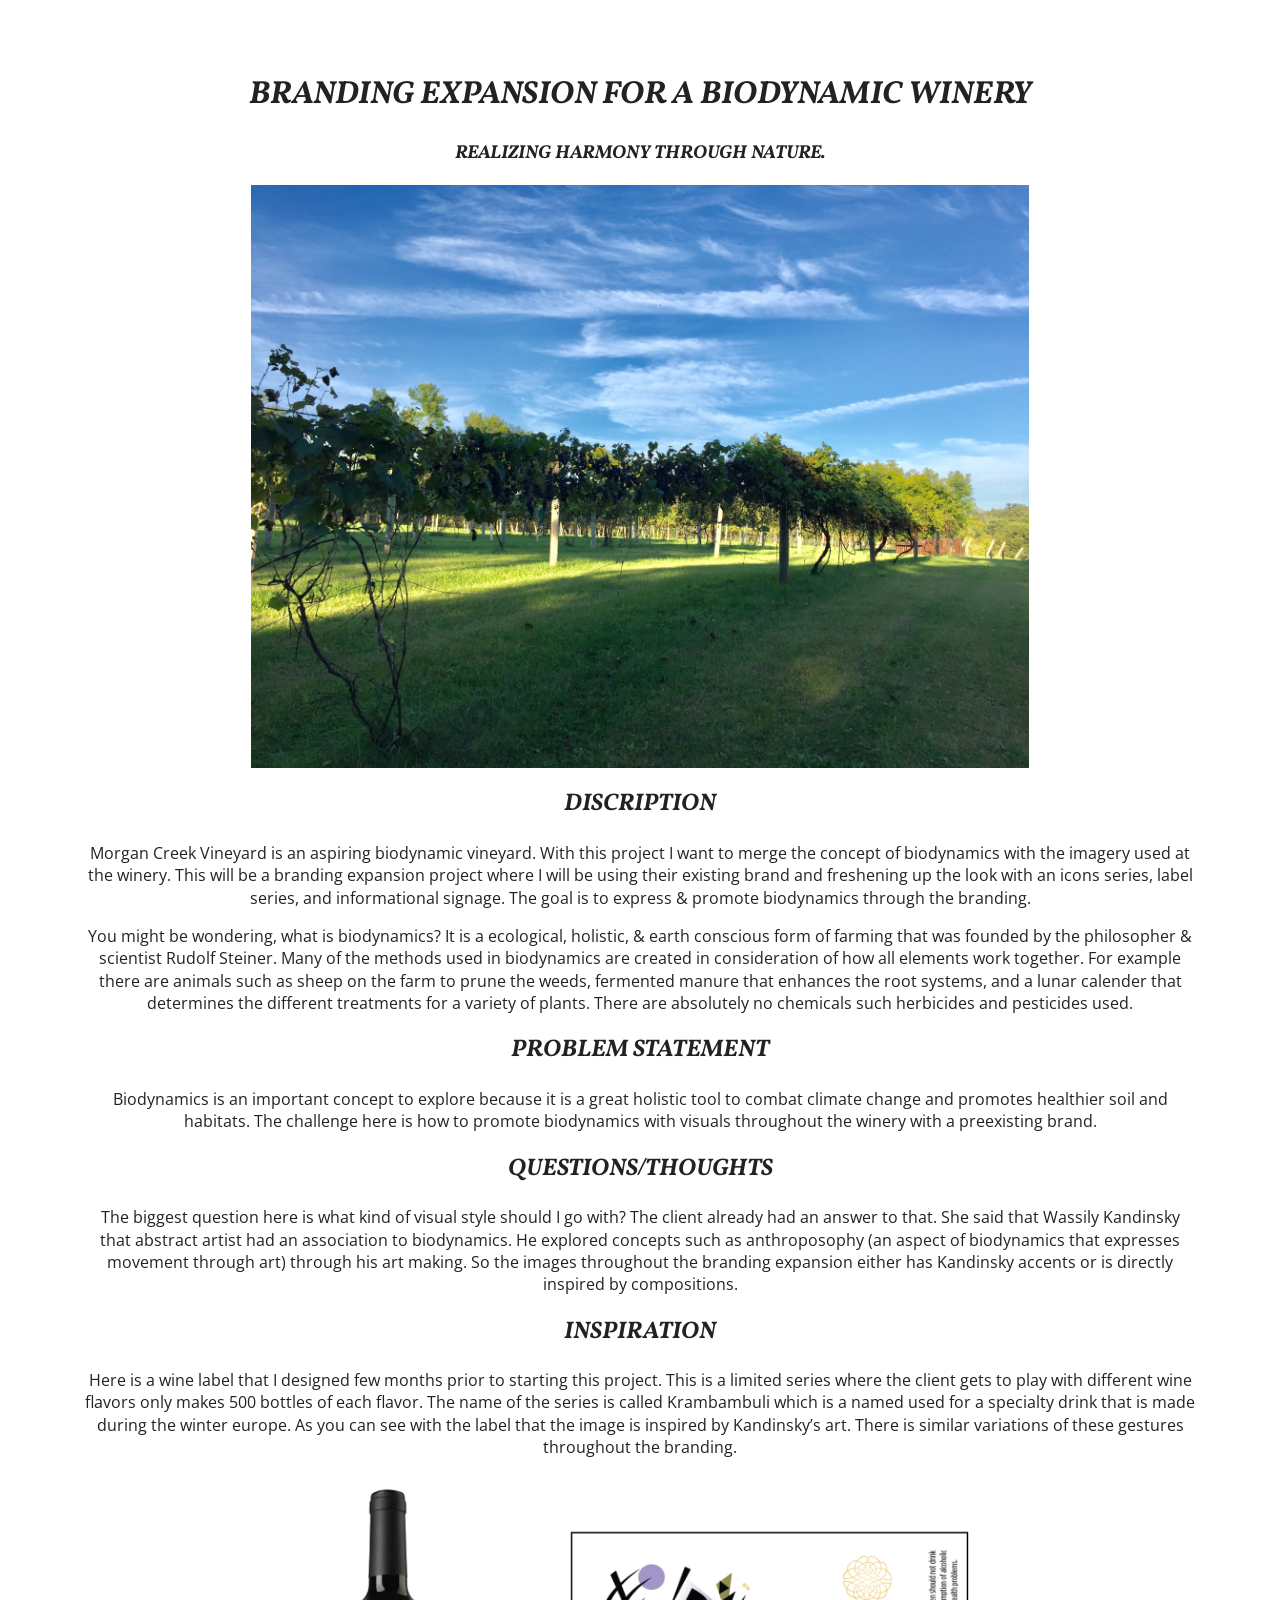
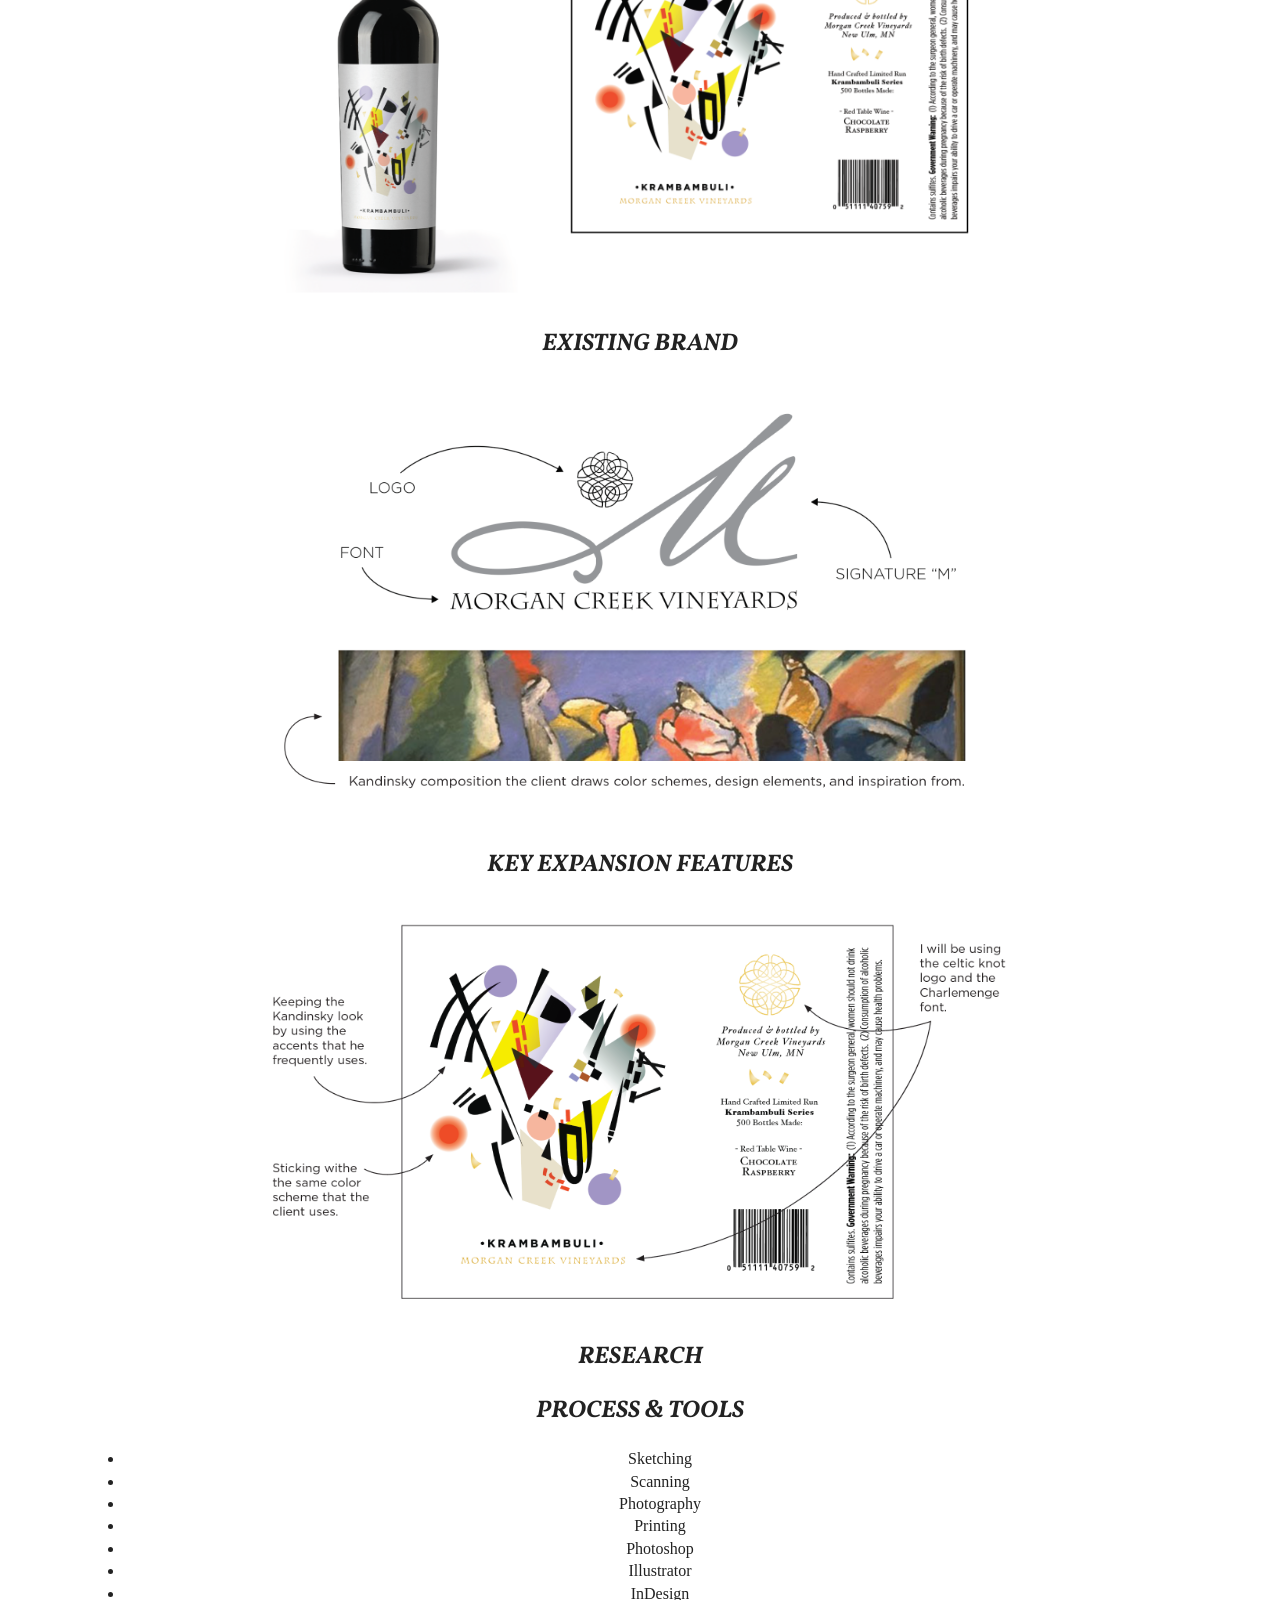
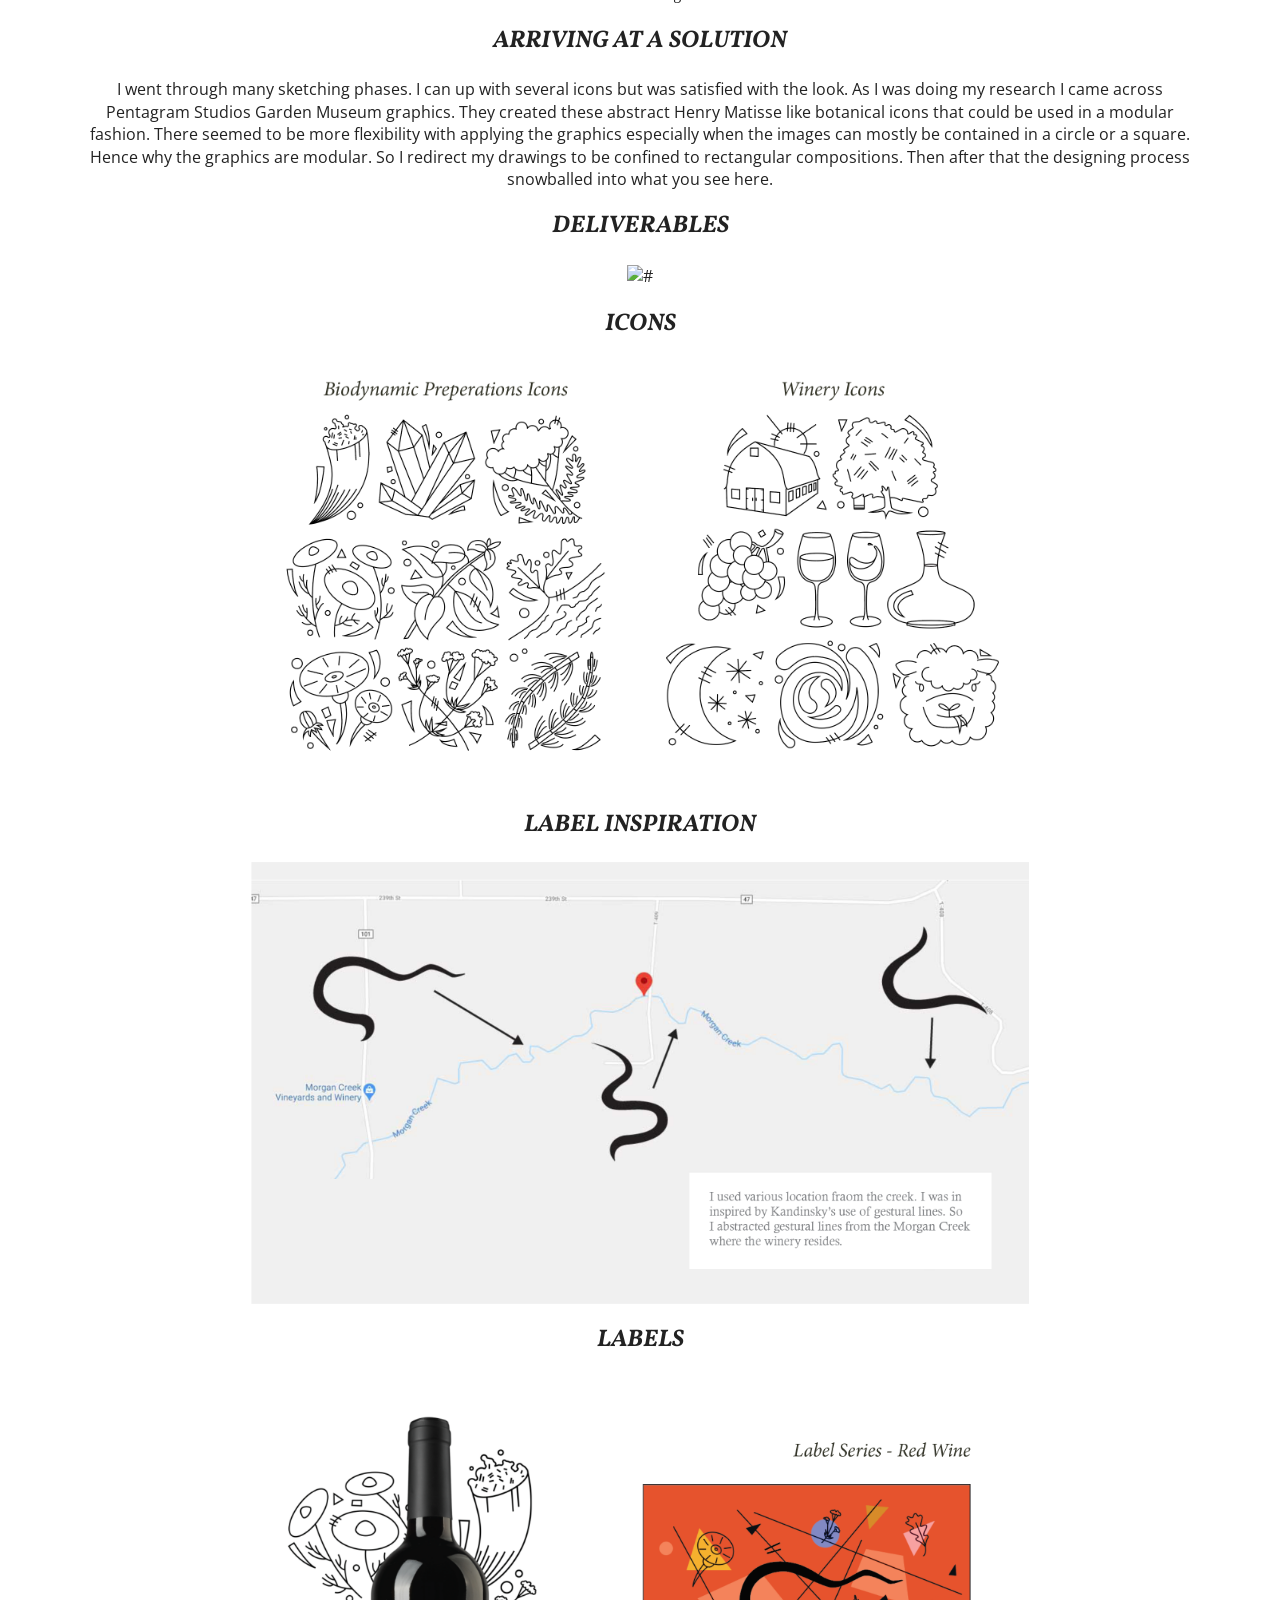
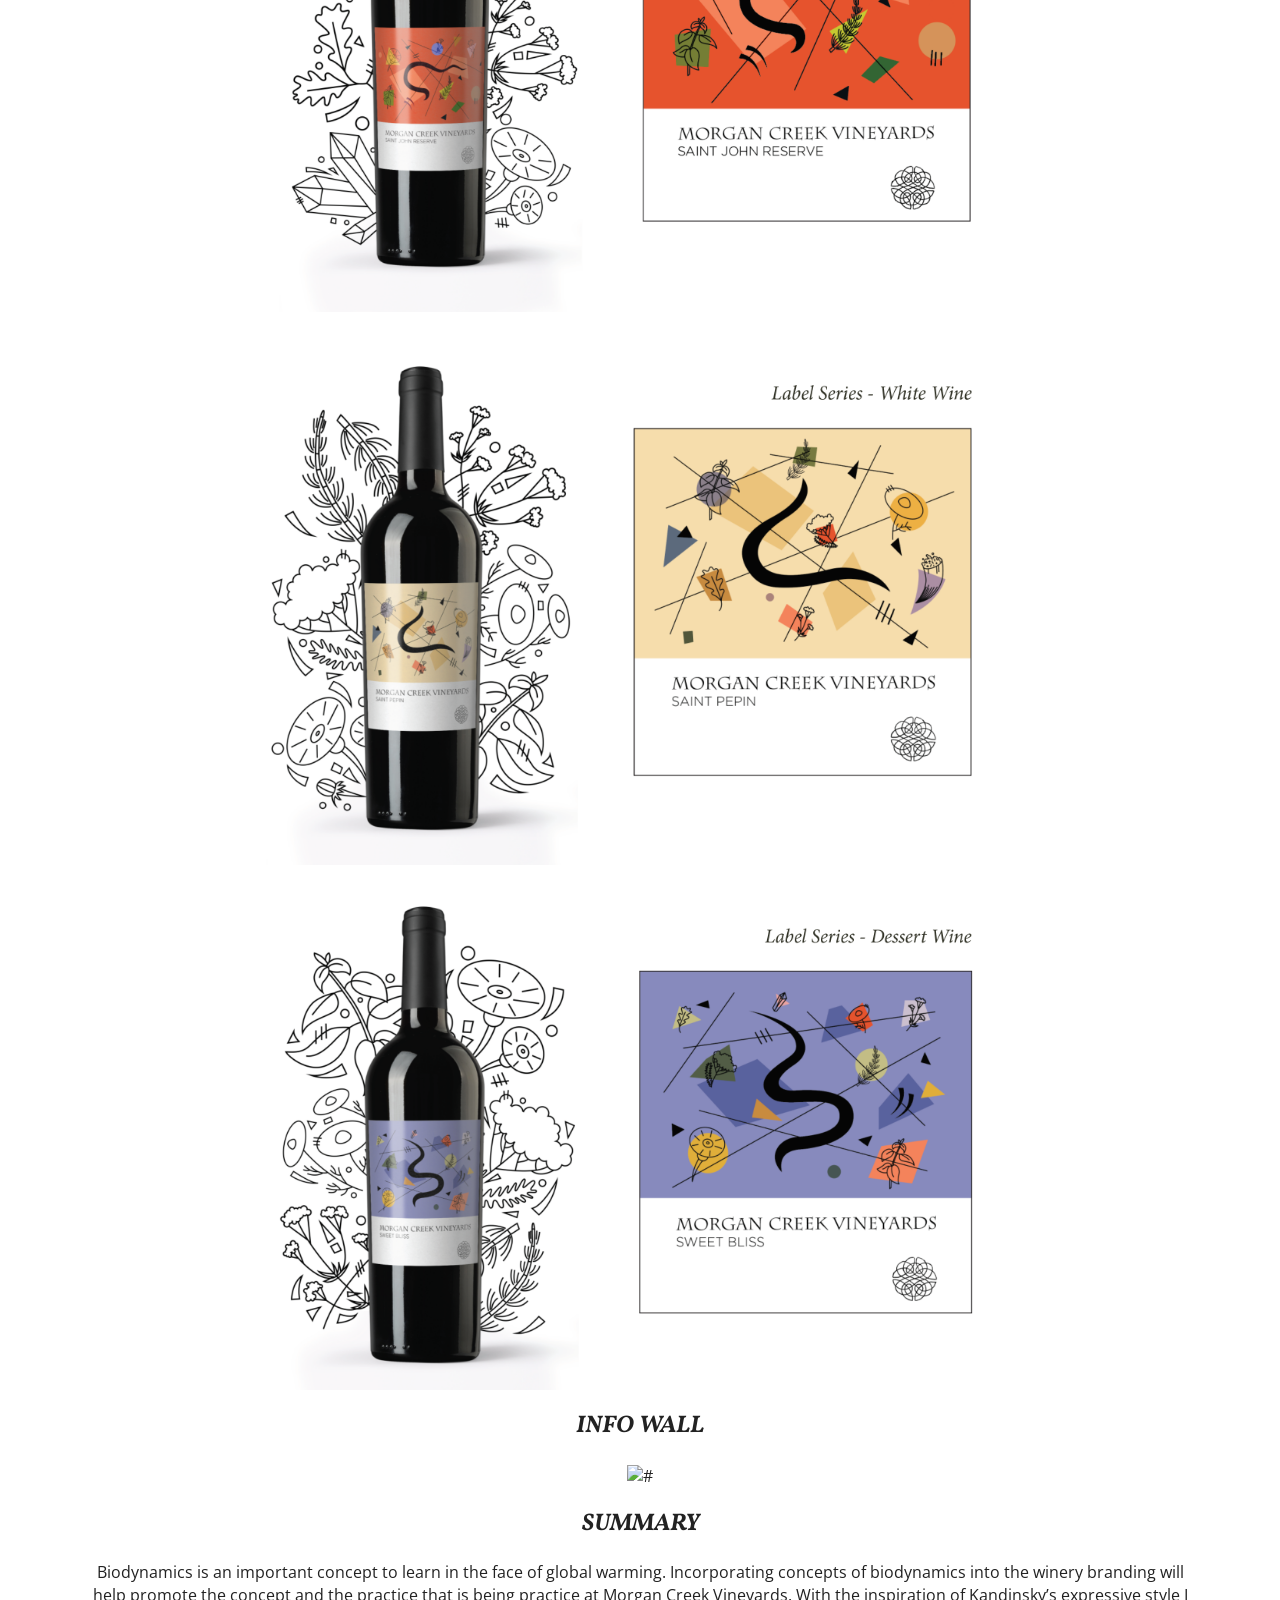
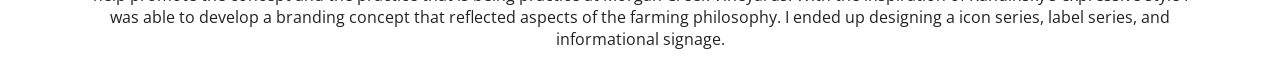
==== capstone.html @ f2f5b015 "Initial Commit Here are the basic blocking for the webpage." ====
<!doctype html>
<html class="no-js" lang="">

<head>
  <meta charset="utf-8">
  <meta http-equiv="x-ua-compatible" content="ie=edge">

  <title>Biodynamic Capstone</title>
  
  <meta name="description" content="">
  <meta name="viewport" content="width=device-width, initial-scale=1, shrink-to-fit=no">

  <link rel="manifest" href="site.webmanifest">
  <link rel="apple-touch-icon" href="icon.png">

  <!-- Place favicon.ico in the root directory -->

  <link rel="stylesheet" href="css/normalize.css">
  <link rel="stylesheet" href="css/main.css">
   <link href="https://fonts.googleapis.com/css2?family=Open+Sans&display=swap" rel="stylesheet"> 
   <link href="https://fonts.googleapis.com/css2?family=Vollkorn:ital@1&display=swap" rel="stylesheet"> 

</head>

<body>
  <!--[if lte IE 9]>
    <p class="browserupgrade">You are using an <strong>outdated</strong> browser. Please <a href="https://browsehappy.com/">upgrade your browser</a> to improve your experience and security.</p>
  <![endif]-->

  <!-- Add your site or application content here -->

<h1>Branding Expansion for a Biodynamic Winery</h1>
	<h3>Realizing harmony through nature.</h3>
	<p><img src="img/vineyard.jpg" alt="vineyard with blue sky and a shadow casted over some of the vines"></p>

<h2>Discription</h2>
	<p>Morgan Creek Vineyard is an aspiring biodynamic vineyard. With this project I 
	want to merge the concept of biodynamics with the imagery used at the winery. This will be a branding  expansion project where I will be using their existing brand and freshening up the look with an icons series, label series, and informational signage. The goal is to express &amp; promote biodynamics through the branding.</p>
		
	<p>You might be wondering, what is biodynamics? It is a ecological, holistic, &amp; earth conscious form of farming that was founded by the philosopher &amp; scientist Rudolf Steiner. Many of the methods used in biodynamics are created in consideration of how all elements work together. For example there are animals such as sheep on the farm to prune the weeds, fermented manure that enhances the root systems, and a lunar calender that determines the different treatments for a variety of plants. There are absolutely no chemicals such herbicides and pesticides used. </p>

<h2>Problem Statement</h2>
	<p>Biodynamics is an important concept to explore because it is a great holistic tool to combat climate change and promotes healthier soil and habitats. The challenge here is how to promote biodynamics with visuals throughout the winery with a preexisting brand.</p>

<h2>Questions/Thoughts</h2>
	<p>The biggest question here is what kind of visual style should I go with? The client already had an answer to that. She said that Wassily Kandinsky that abstract artist had an association to biodynamics. He explored concepts such as anthroposophy (an aspect of biodynamics that expresses movement through art) through his art making. So the images throughout the branding expansion either has Kandinsky accents or is directly inspired by compositions.</p>

<h2>Inspiration</h2>
	<p>Here is a wine label that I designed few months prior to starting this project. This is a limited series where the client gets to play with different wine flavors only makes 500 bottles of each flavor. The name of the series is called Krambambuli which is a named used for a specialty drink that is made during the winter europe. As you can see with the label that the image is inspired by Kandinsky’s art. There is similar variations of these gestures throughout the branding.</p>
	<p><img src="img/krambambuli.png" alt="wine label with Wassily Kandinsky style"></p>

<h2>Existing Brand</h2>
	<p><img src="img/mcvbrand.png" alt="Morgan Creek Vineyards logo with a Kandinsky painting"> </p>

<h2>Key Expansion Features</h2>
	<p><img src="img/keyfeatures.png" alt="Krambamuli label pointing out label features"></p>

<h2>Research</h2>

<h2>Process &amp; Tools</h2>

	<ul>	
		<li>Sketching</li> 
		<li>Scanning</li> 
		<li>Photography</li> 
		<li>Printing</li> 
		<li>Photoshop</li> 
		<li>Illustrator</li> 
		<li>InDesign</li> 
	</ul>

<h2>Arriving at a Solution</h2>
	<p>I went through many sketching phases. I can up with several icons but was satisfied with the look. As I was doing my research I came across Pentagram Studios Garden Museum graphics. They created these abstract Henry Matisse like botanical icons that could be used in a modular fashion. There seemed to be more flexibility with applying the graphics especially when the images can mostly be contained in a circle or a square. Hence why the graphics are modular. So I redirect my drawings to be confined to rectangular compositions. Then after that the designing process snowballed into what you see here.</p>

<h2>Deliverables</h2>
	<p><img src="img" alt="#"></p>

<h2>Icons</h2>
	<p><img src="img/icons.png" alt="#"></p>

<h2>Label Inspiration</h2>
	<p><img src="img/creek.png" alt="#"></p>

<h2>Labels</h2>
	<p><img src="img/redwine.png" alt="#"></p>
	<p><img src="img/whitewine.png" alt="#"></p>
	<p><img src="img/dessertwine.png" alt="#"></p>

<h2>Info Wall</h2>
	<p><img src="img/#" alt="#"></p>

<h2>Summary</h2>
	<p>Biodynamics is an important concept to learn in the face of global warming. Incorporating concepts of biodynamics into the winery branding will help promote the concept and the practice that is being practice at Morgan Creek Vineyards. With the inspiration of Kandinsky’s expressive style I was able to develop a branding concept that reflected aspects of the farming philosophy. I ended up designing a icon series, label series, and informational signage.</p>


<script src="js/vendor/modernizr-3.6.0.min.js"></script>
  <script src="https://code.jquery.com/jquery-3.3.1.min.js" integrity="sha256-FgpCb/KJQlLNfOu91ta32o/NMZxltwRo8QtmkMRdAu8=" crossorigin="anonymous"></script>
  <script>window.jQuery || document.write('<script src="js/vendor/jquery-3.3.1.min.js"><\/script>')</script>
  <script src="js/plugins.js"></script>
  <script src="js/main.js"></script>

  <!-- Google Analytics: change UA-XXXXX-Y to be your site's ID. -->
  <script>
    window.ga = function () { ga.q.push(arguments) }; ga.q = []; ga.l = +new Date;
    ga('create', 'UA-XXXXX-Y', 'auto'); ga('send', 'pageview')
  </script>
  <script src="https://www.google-analytics.com/analytics.js" async defer></script>
</body>

</html>
---- css/main.css ----
/*! HTML5 Boilerplate v6.1.0 | MIT License | https://html5boilerplate.com/ */

/*
 * What follows is the result of much research on cross-browser styling.
 * Credit left inline and big thanks to Nicolas Gallagher, Jonathan Neal,
 * Kroc Camen, and the H5BP dev community and team.
 */

/* ==========================================================================
   Base styles: opinionated defaults
   ========================================================================== */

html {
    color: #222;
    font-size: 1em;
    line-height: 1.4;
}

/*
 * Remove text-shadow in selection highlight:
 * https://twitter.com/miketaylr/status/12228805301
 *
 * Vendor-prefixed and regular ::selection selectors cannot be combined:
 * https://stackoverflow.com/a/16982510/7133471
 *
 * Customize the background color to match your design.
 */

::-moz-selection {
    background: #b3d4fc;
    text-shadow: none;
}

::selection {
    background: #b3d4fc;
    text-shadow: none;
}

/*
 * A better looking default horizontal rule
 */

hr {
    display: block;
    height: 1px;
    border: 0;
    border-top: 1px solid #ccc;
    margin: 1em 0;
    padding: 0;
}

/*
 * Remove the gap between audio, canvas, iframes,
 * images, videos and the bottom of their containers:
 * https://github.com/h5bp/html5-boilerplate/issues/440
 */

audio,
canvas,
iframe,
img,
svg,
video {
    vertical-align: middle;
}

/*
 * Remove default fieldset styles.
 */

fieldset {
    border: 0;
    margin: 0;
    padding: 0;
}

/*
 * Allow only vertical resizing of textareas.
 */

textarea {
    resize: vertical;
}

/* ==========================================================================
   Browser Upgrade Prompt
   ========================================================================== */

.browserupgrade {
    margin: 0.2em 0;
    background: #ccc;
    color: #000;
    padding: 0.2em 0;
}

/* ==========================================================================
   Author's custom styles
   ========================================================================== */

html {
  box-sizing: border-box;
}

*, *:before, *:after {
  box-sizing: inherit;
}

body{
  padding-top: 3.25em;
  padding-left: 5.25em;
  padding-right: 5.25em;
  text-align: center;
}

h1, h2, h3, h4 {
  font-family: 'Vollkorn', serif;
  text-transform: uppercase;
  font-style: italic;
}

img {
  max-width: 70%;
}

p {font-family: 'Open Sans', sans-serif;
}















/* ==========================================================================
   Helper classes
   ========================================================================== */

/*
 * Hide visually and from screen readers
 */

.hidden {
    display: none !important;
}

/*
 * Hide only visually, but have it available for screen readers:
 * https://snook.ca/archives/html_and_css/hiding-content-for-accessibility
 *
 * 1. For long content, line feeds are not interpreted as spaces and small width
 *    causes content to wrap 1 word per line:
 *    https://medium.com/@jessebeach/beware-smushed-off-screen-accessible-text-5952a4c2cbfe
 */

.visuallyhidden {
    border: 0;
    clip: rect(0 0 0 0);
    height: 1px;
    margin: -1px;
    overflow: hidden;
    padding: 0;
    position: absolute;
    width: 1px;
    white-space: nowrap; /* 1 */
}

/*
 * Extends the .visuallyhidden class to allow the element
 * to be focusable when navigated to via the keyboard:
 * https://www.drupal.org/node/897638
 */

.visuallyhidden.focusable:active,
.visuallyhidden.focusable:focus {
    clip: auto;
    height: auto;
    margin: 0;
    overflow: visible;
    position: static;
    width: auto;
    white-space: inherit;
}

/*
 * Hide visually and from screen readers, but maintain layout
 */

.invisible {
    visibility: hidden;
}

/*
 * Clearfix: contain floats
 *
 * For modern browsers
 * 1. The space content is one way to avoid an Opera bug when the
 *    `contenteditable` attribute is included anywhere else in the document.
 *    Otherwise it causes space to appear at the top and bottom of elements
 *    that receive the `clearfix` class.
 * 2. The use of `table` rather than `block` is only necessary if using
 *    `:before` to contain the top-margins of child elements.
 */

.clearfix:before,
.clearfix:after {
    content: " "; /* 1 */
    display: table; /* 2 */
}

.clearfix:after {
    clear: both;
}

/* ==========================================================================
   EXAMPLE Media Queries for Responsive Design.
   These examples override the primary ('mobile first') styles.
   Modify as content requires.
   ========================================================================== */

@media only screen and (min-width: 35em) {
    /* Style adjustments for viewports that meet the condition */
}

@media print,
       (-webkit-min-device-pixel-ratio: 1.25),
       (min-resolution: 1.25dppx),
       (min-resolution: 120dpi) {
    /* Style adjustments for high resolution devices */
}

/* ==========================================================================
   Print styles.
   Inlined to avoid the additional HTTP request:
   https://www.phpied.com/delay-loading-your-print-css/
   ========================================================================== */

@media print {
    *,
    *:before,
    *:after {
        background: transparent !important;
        color: #000 !important; /* Black prints faster */
        -webkit-box-shadow: none !important;
        box-shadow: none !important;
        text-shadow: none !important;
    }

    a,
    a:visited {
        text-decoration: underline;
    }

    a[href]:after {
        content: " (" attr(href) ")";
    }

    abbr[title]:after {
        content: " (" attr(title) ")";
    }

    /*
     * Don't show links that are fragment identifiers,
     * or use the `javascript:` pseudo protocol
     */

    a[href^="#"]:after,
    a[href^="javascript:"]:after {
        content: "";
    }

    pre {
        white-space: pre-wrap !important;
    }
    pre,
    blockquote {
        border: 1px solid #999;
        page-break-inside: avoid;
    }

    /*
     * Printing Tables:
     * http://css-discuss.incutio.com/wiki/Printing_Tables
     */

    thead {
        display: table-header-group;
    }

    tr,
    img {
        page-break-inside: avoid;
    }

    p,
    h2,
    h3 {
        orphans: 3;
        widows: 3;
    }

    h2,
    h3 {
        page-break-after: avoid;
    }
}
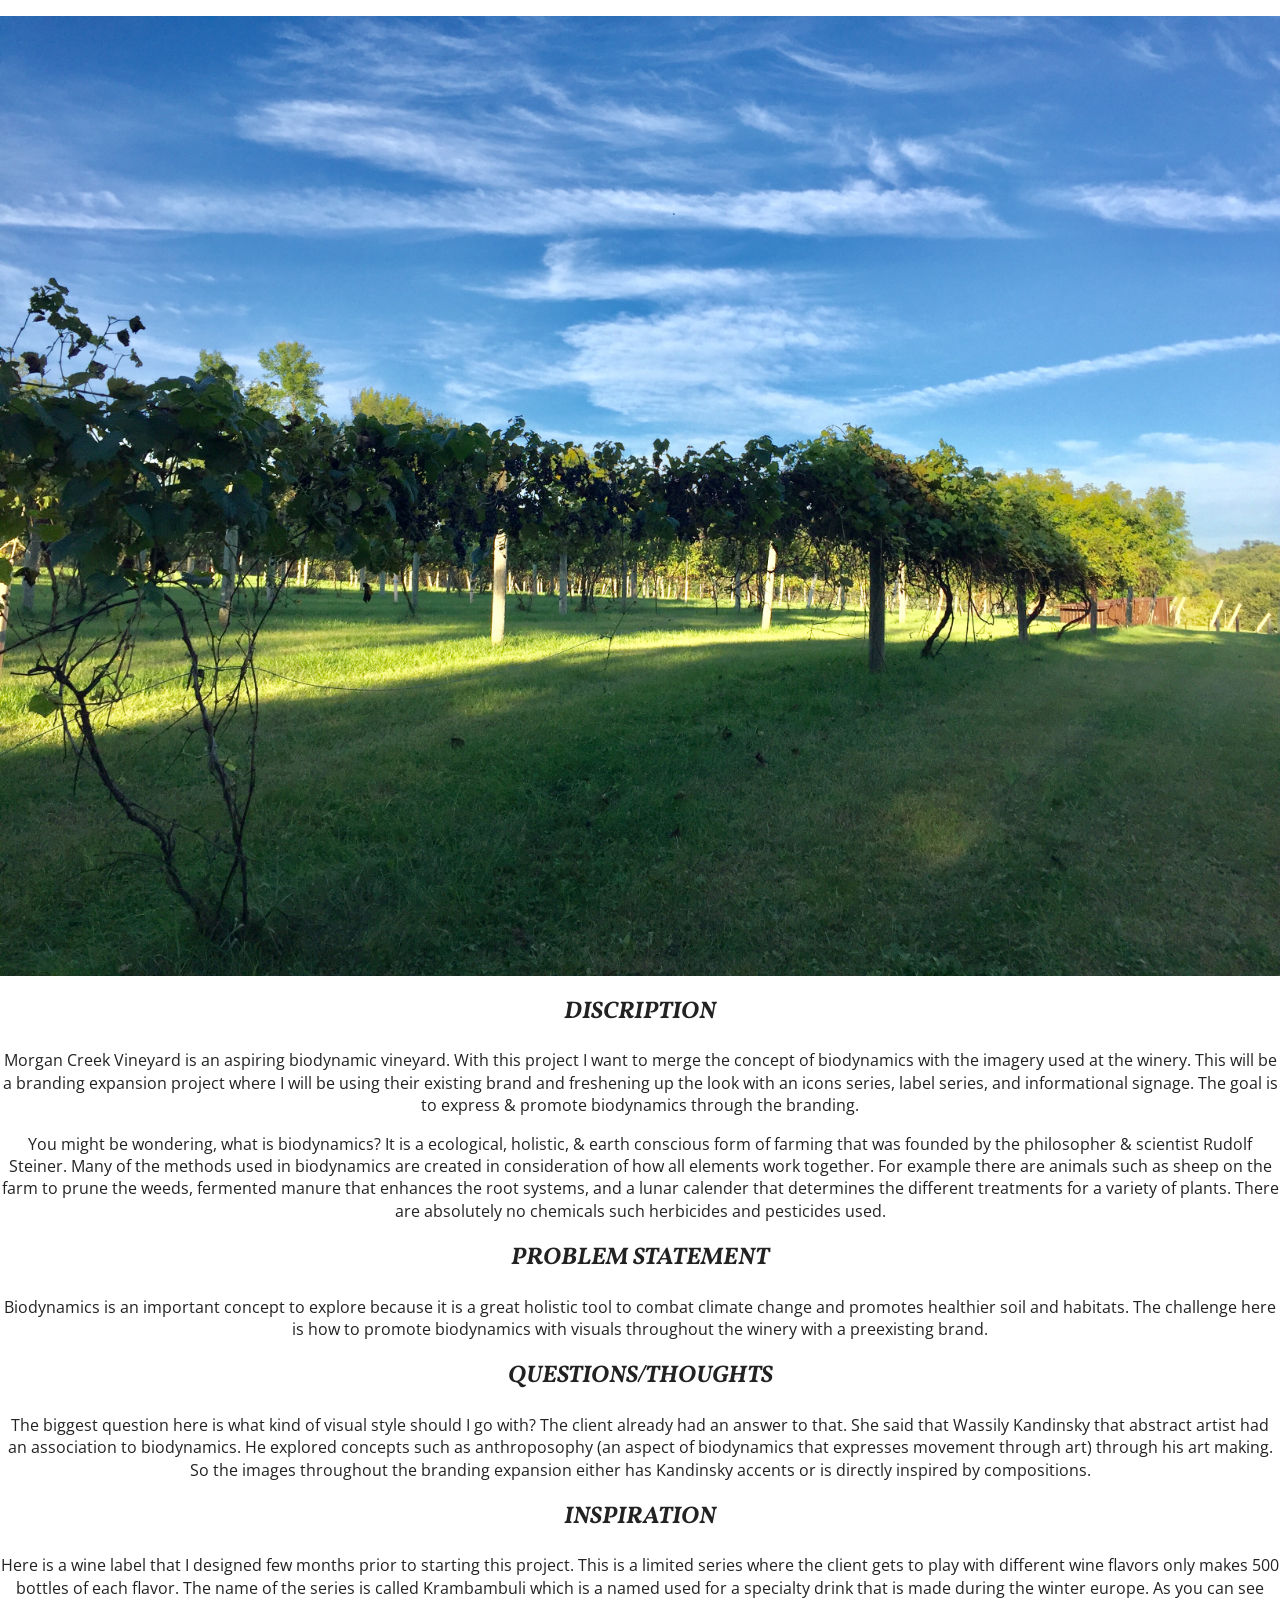
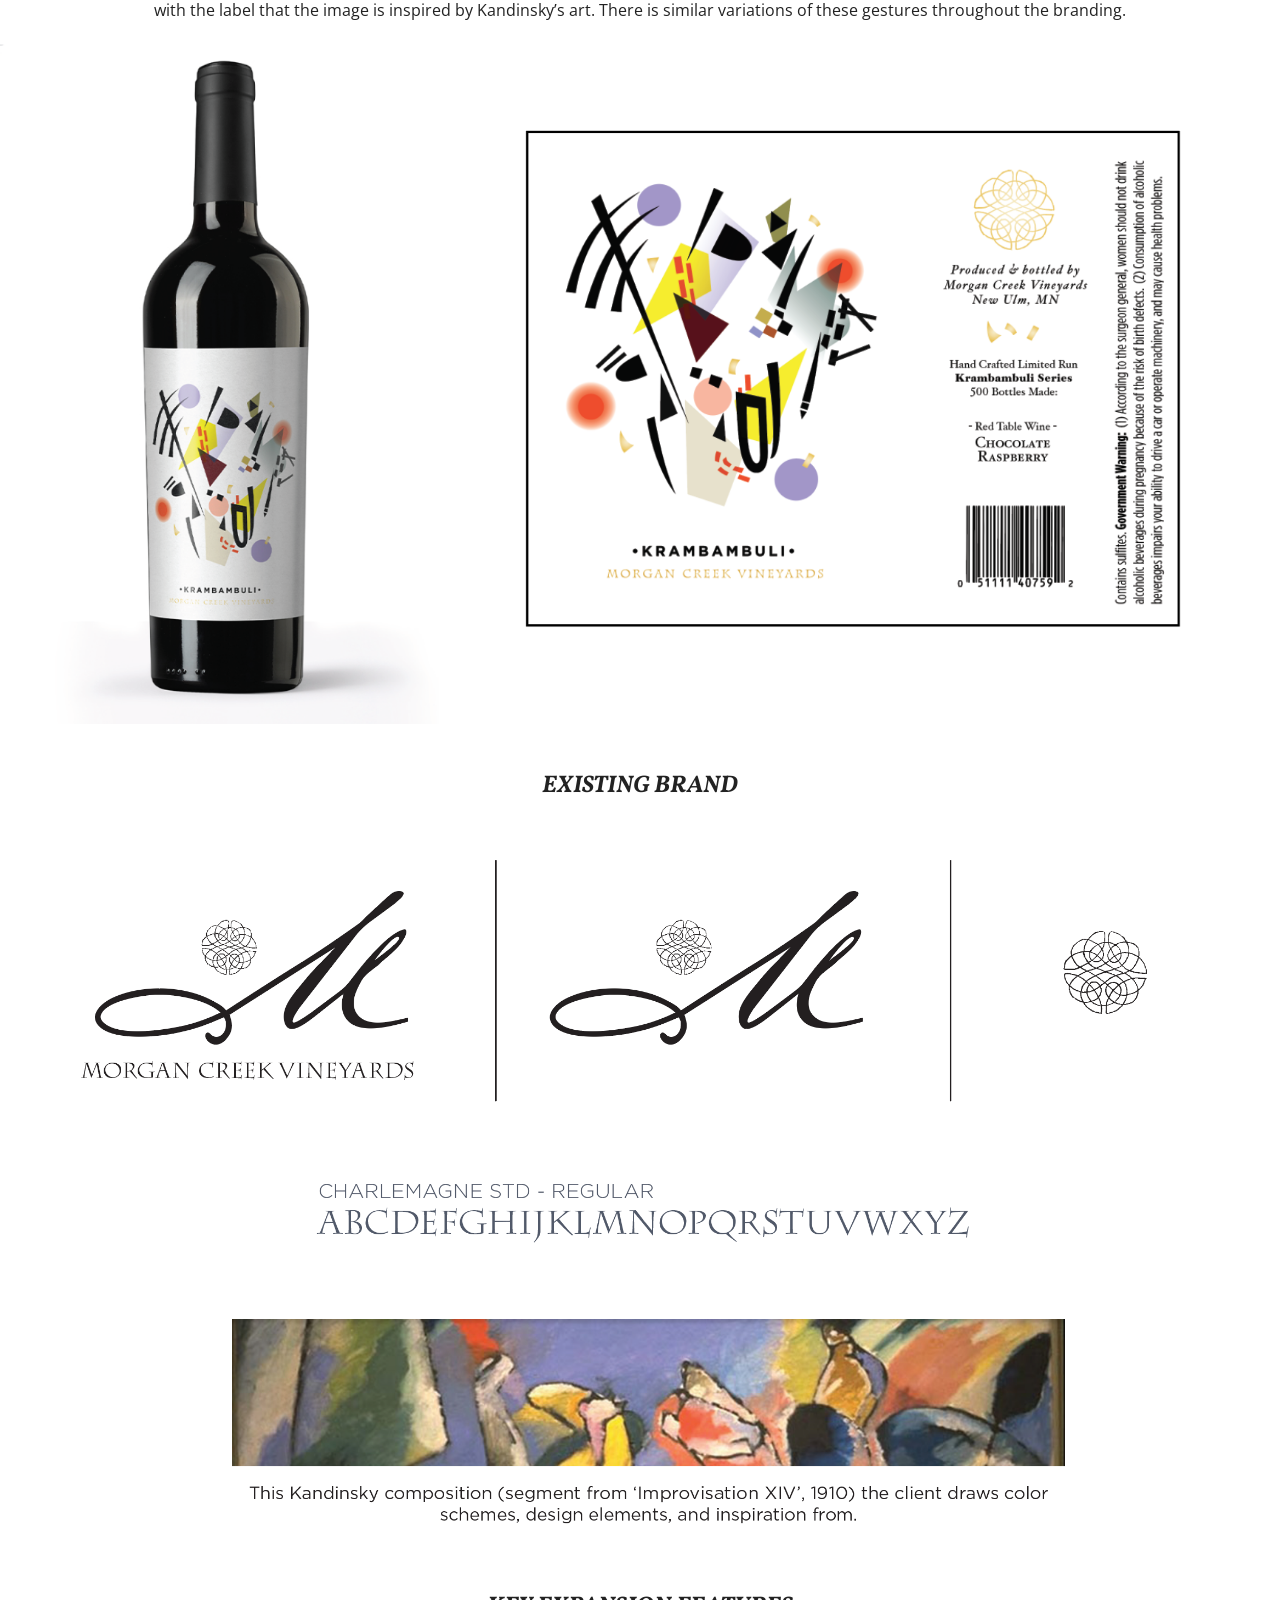
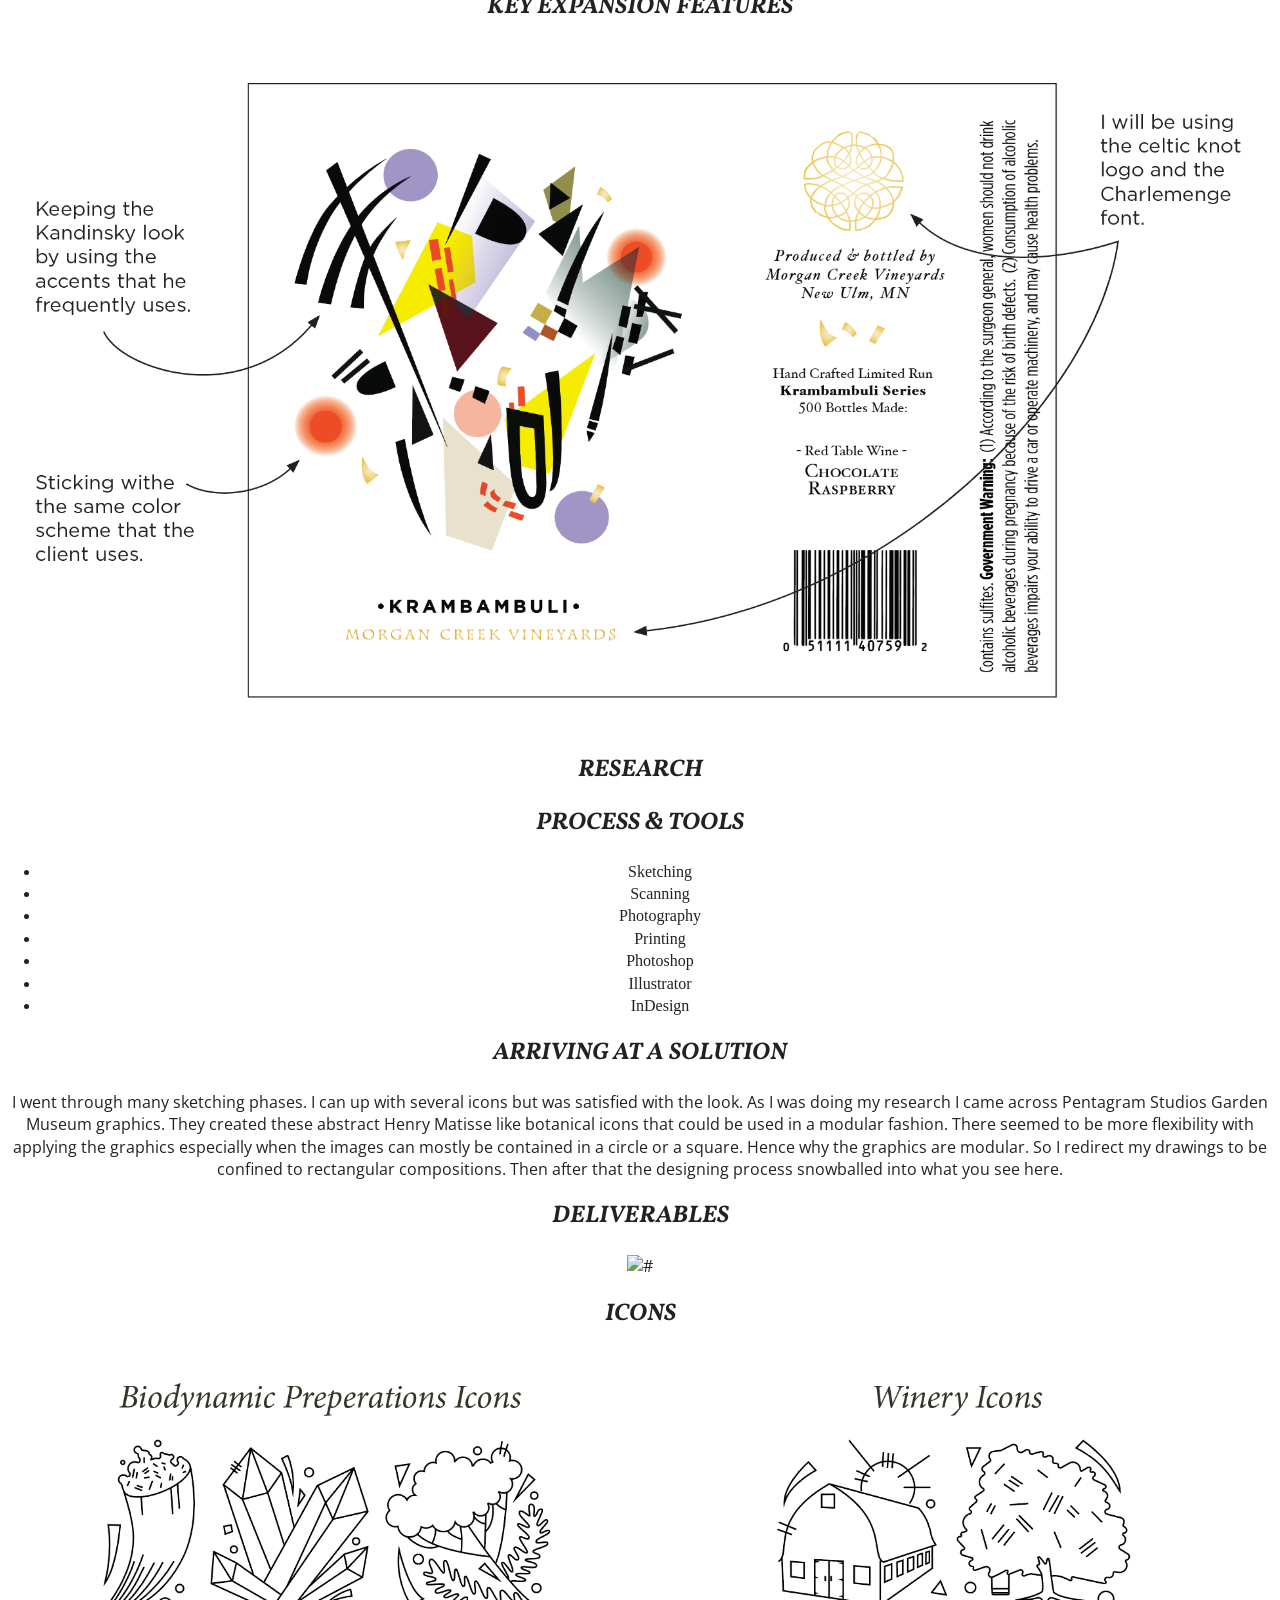
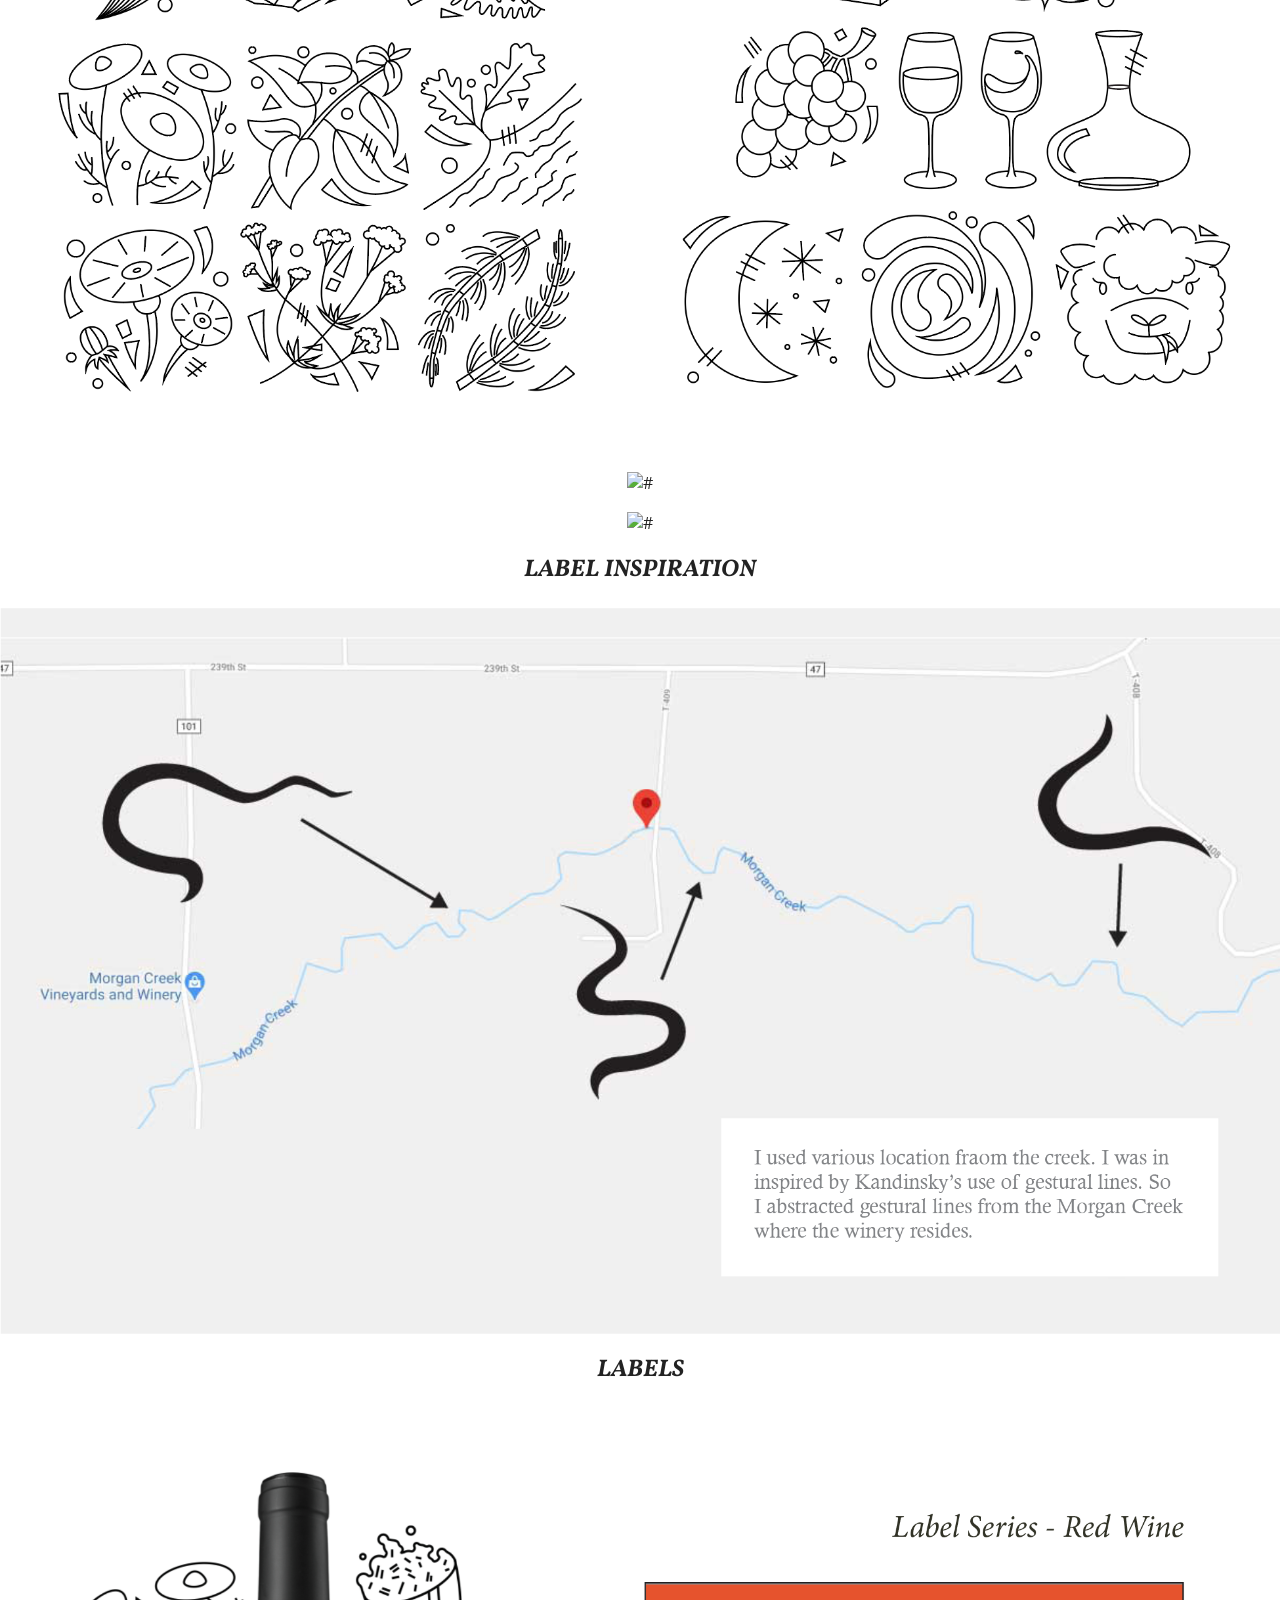
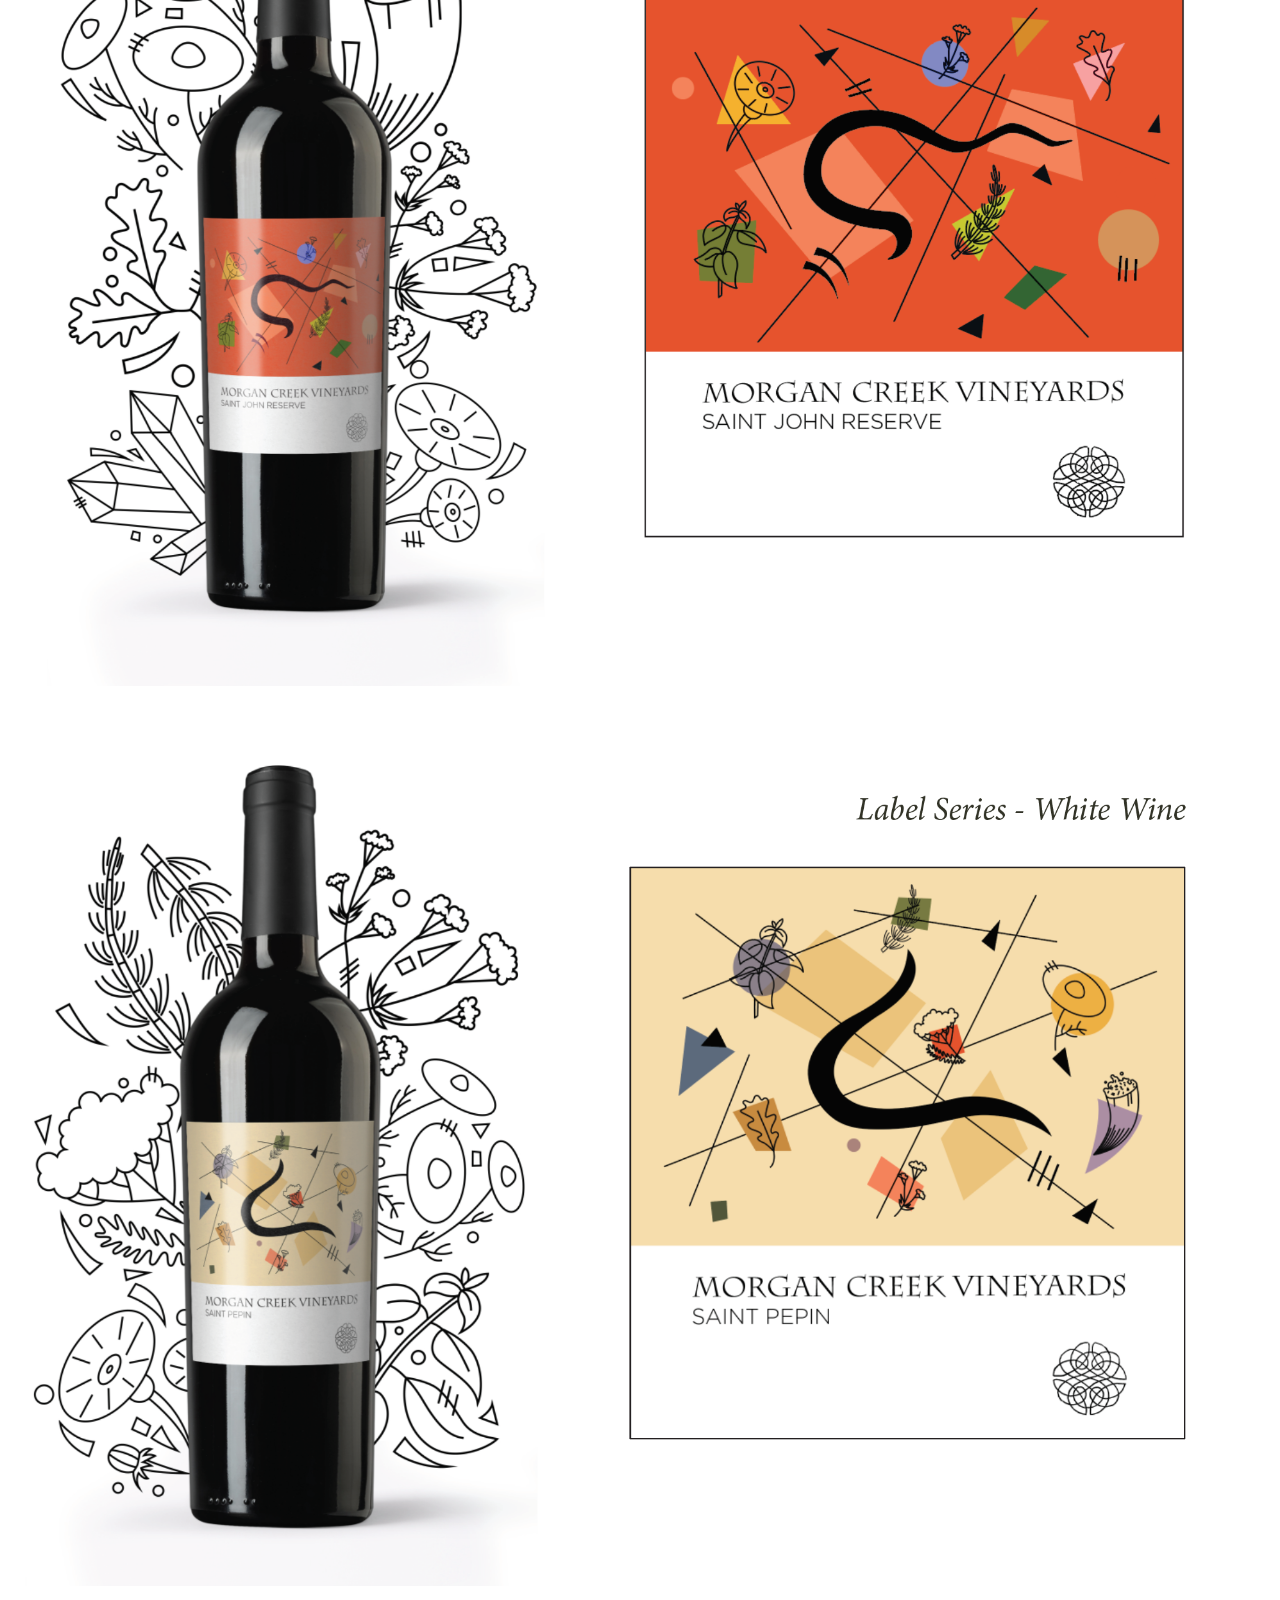
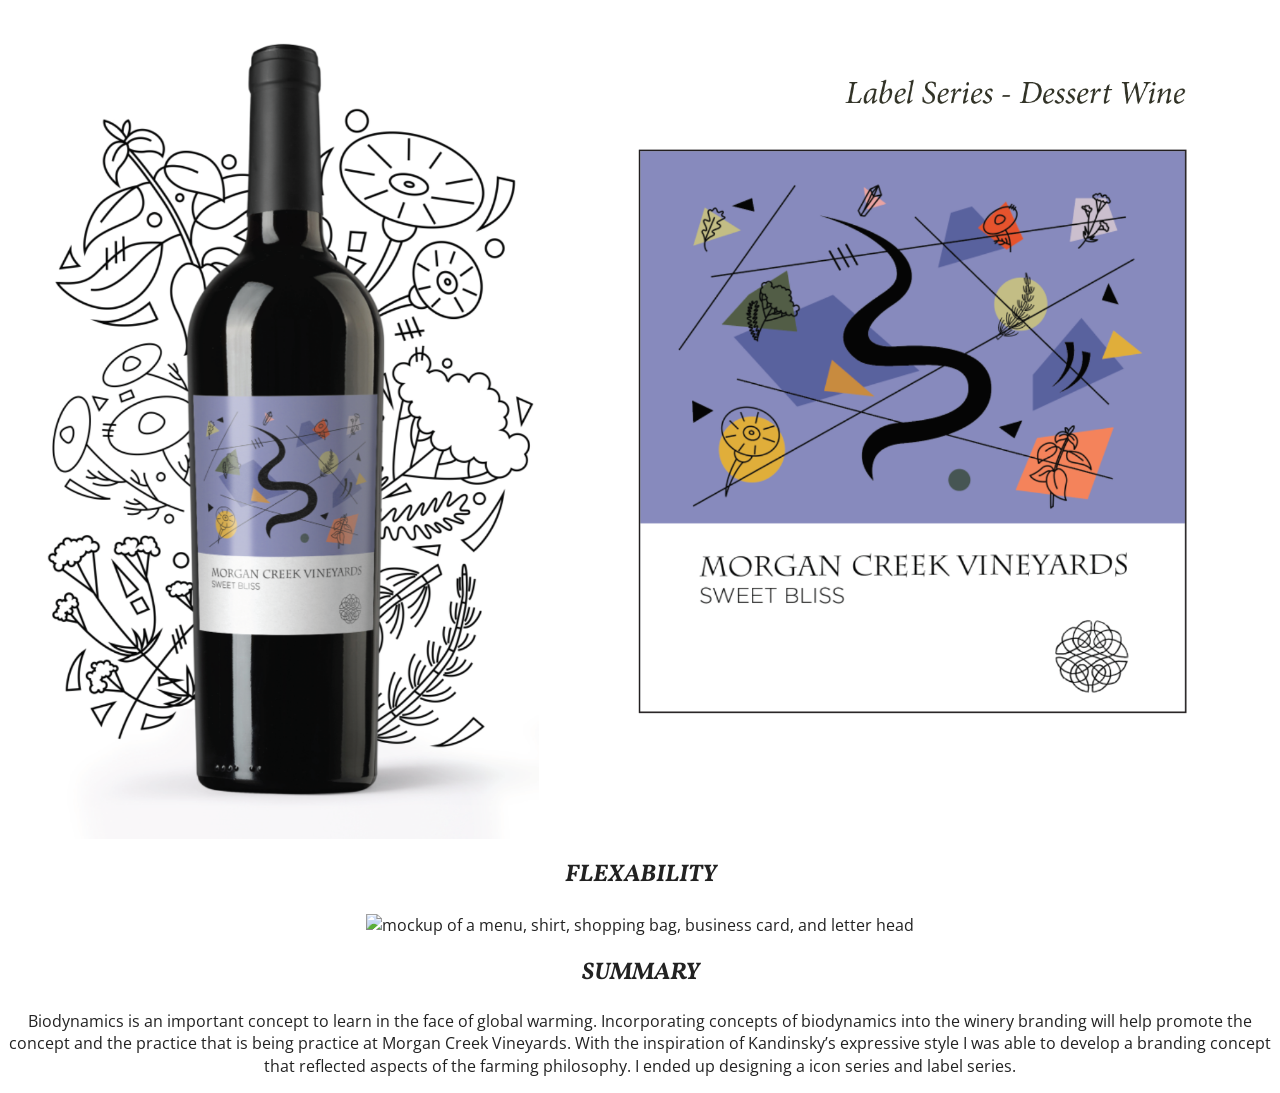
==== commit 3f816557: "Changed some images and adjusted the layout Here I added more images to the layout and adjusted the " ====
--- a/capstone.html
+++ b/capstone.html
@@ -29,8 +29,6 @@
 
   <!-- Add your site or application content here -->
 
-<h1>Branding Expansion for a Biodynamic Winery</h1>
-	<h3>Realizing harmony through nature.</h3>
 	<p><img src="img/vineyard.jpg" alt="vineyard with blue sky and a shadow casted over some of the vines"></p>
 
 <h2>Discription</h2>
@@ -77,6 +75,8 @@
 
 <h2>Icons</h2>
 	<p><img src="img/icons.png" alt="#"></p>
+	<p><img src="img/icon_1.png" alt="#"></p>
+	<p><img src="img/icon_2.png" alt="#"></p>
 
 <h2>Label Inspiration</h2>
 	<p><img src="img/creek.png" alt="#"></p>
@@ -86,11 +86,11 @@
 	<p><img src="img/whitewine.png" alt="#"></p>
 	<p><img src="img/dessertwine.png" alt="#"></p>
 
-<h2>Info Wall</h2>
-	<p><img src="img/#" alt="#"></p>
+<h2>Flexability</h2>
+	<p><img src="img/mockup.jpg" alt="mockup of a menu, shirt, shopping bag, business card, and letter head"></p>
 
 <h2>Summary</h2>
-	<p>Biodynamics is an important concept to learn in the face of global warming. Incorporating concepts of biodynamics into the winery branding will help promote the concept and the practice that is being practice at Morgan Creek Vineyards. With the inspiration of Kandinsky’s expressive style I was able to develop a branding concept that reflected aspects of the farming philosophy. I ended up designing a icon series, label series, and informational signage.</p>
+	<p>Biodynamics is an important concept to learn in the face of global warming. Incorporating concepts of biodynamics into the winery branding will help promote the concept and the practice that is being practice at Morgan Creek Vineyards. With the inspiration of Kandinsky’s expressive style I was able to develop a branding concept that reflected aspects of the farming philosophy. I ended up designing a icon series and label series.</p>
 
 
 <script src="js/vendor/modernizr-3.6.0.min.js"></script>
--- a/css/main.css
+++ b/css/main.css
@@ -106,9 +106,6 @@
 }
 
 body{
-  padding-top: 3.25em;
-  padding-left: 5.25em;
-  padding-right: 5.25em;
   text-align: center;
 }
 
@@ -119,7 +116,8 @@
 }
 
 img {
-  max-width: 70%;
+  max-width: 100%;
+  position: relative;
 }
 
 p {font-family: 'Open Sans', sans-serif;
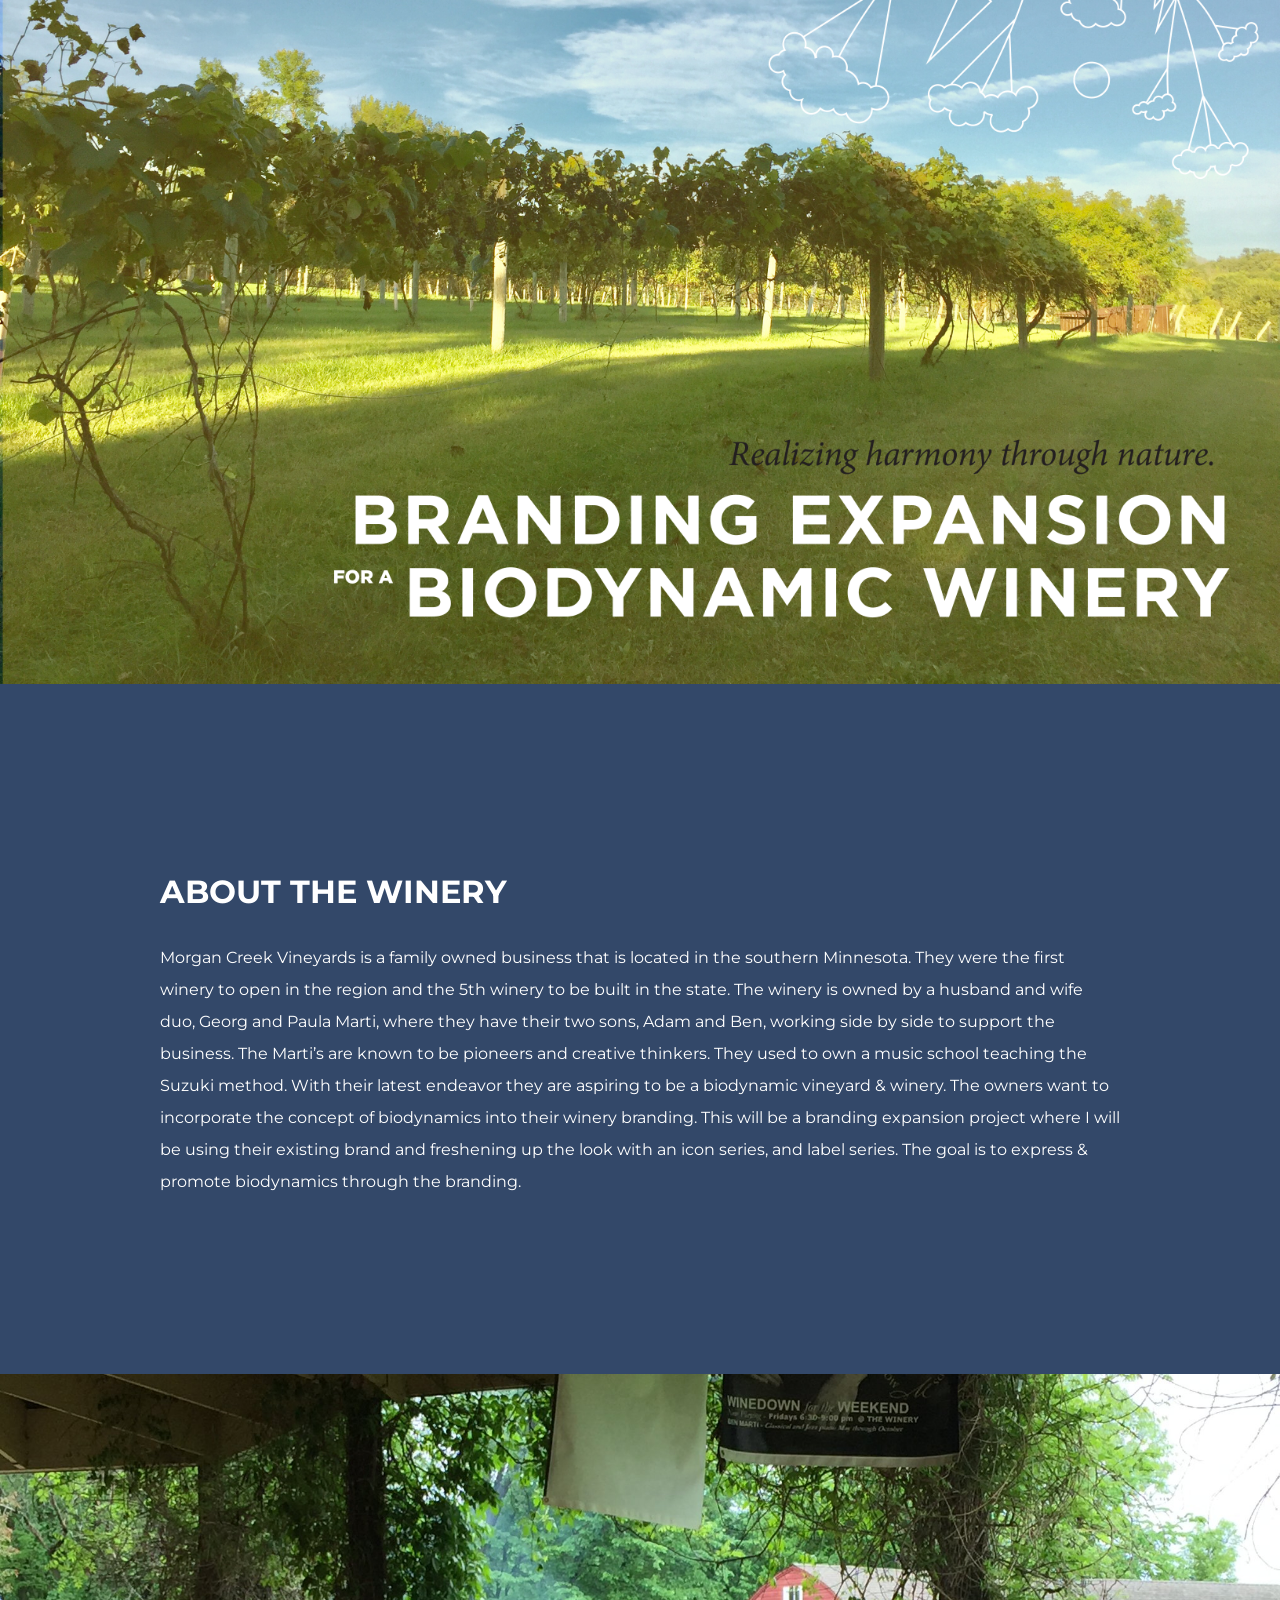
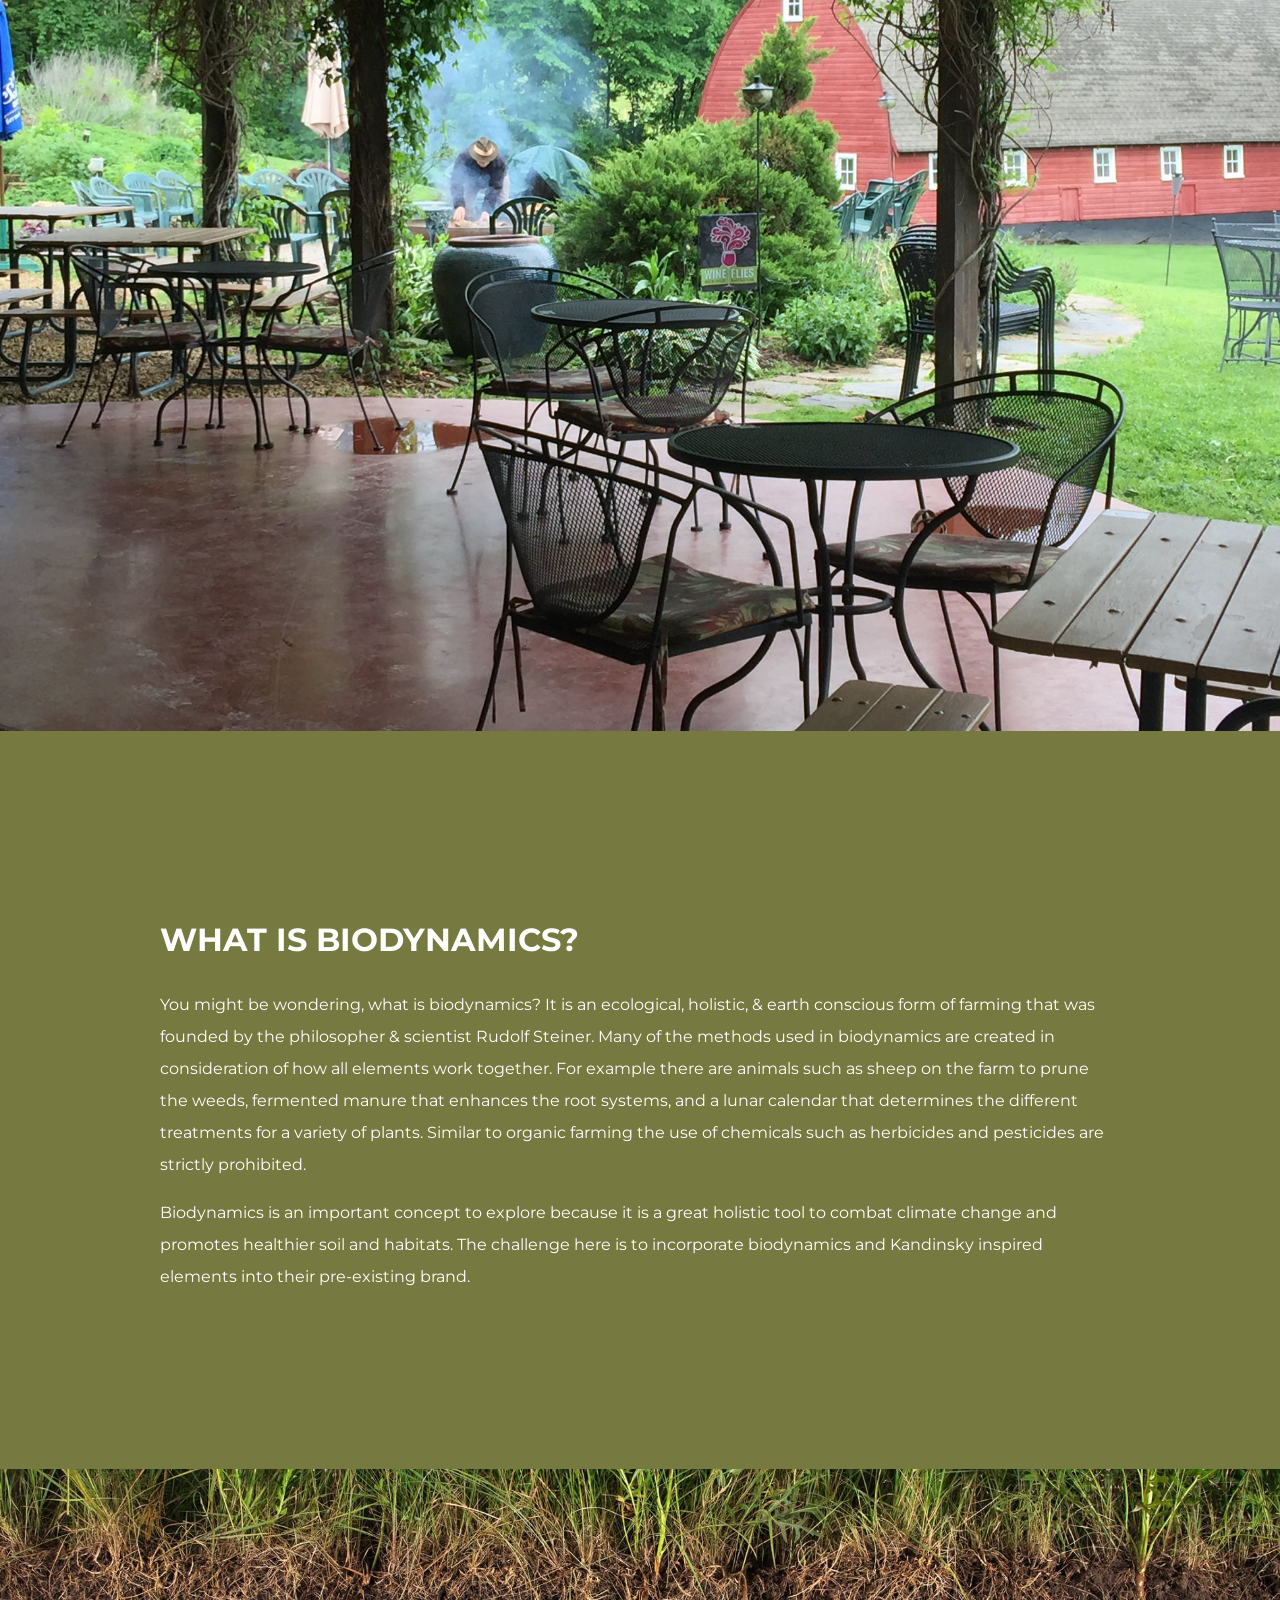
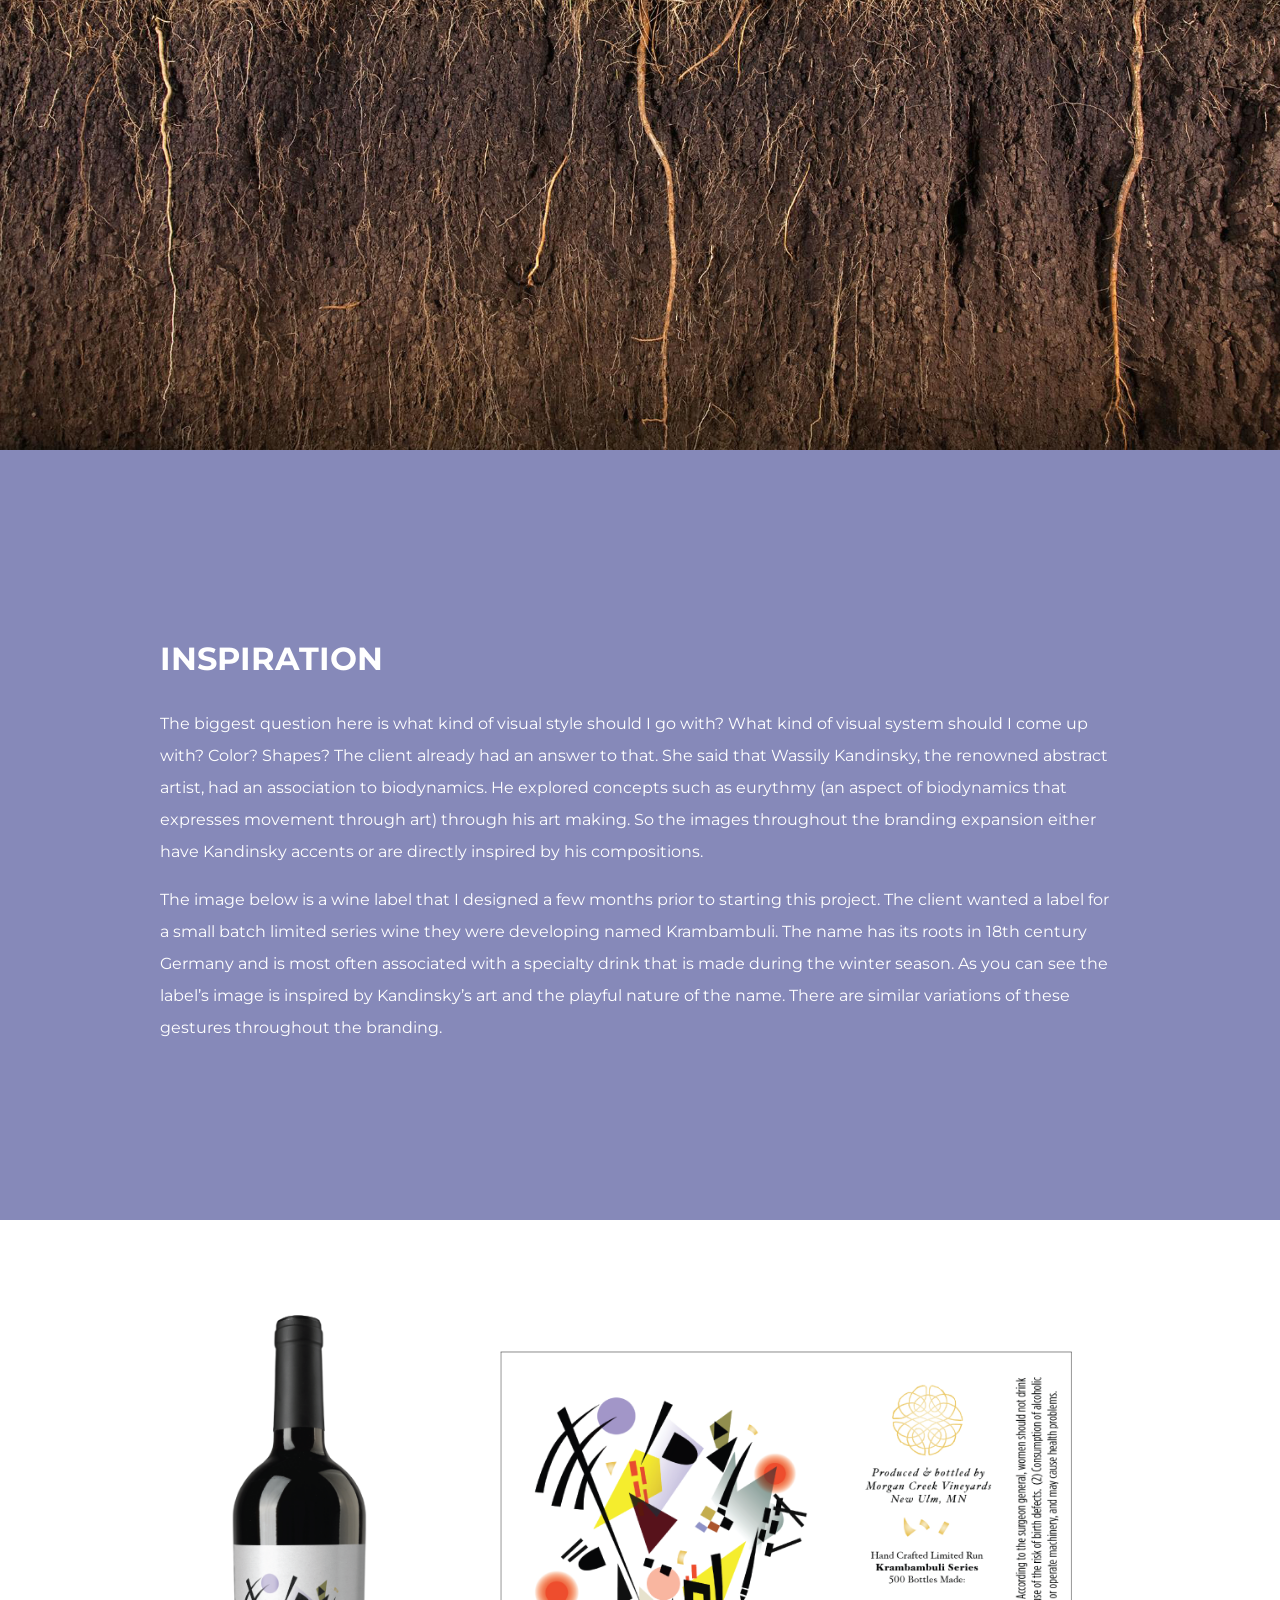
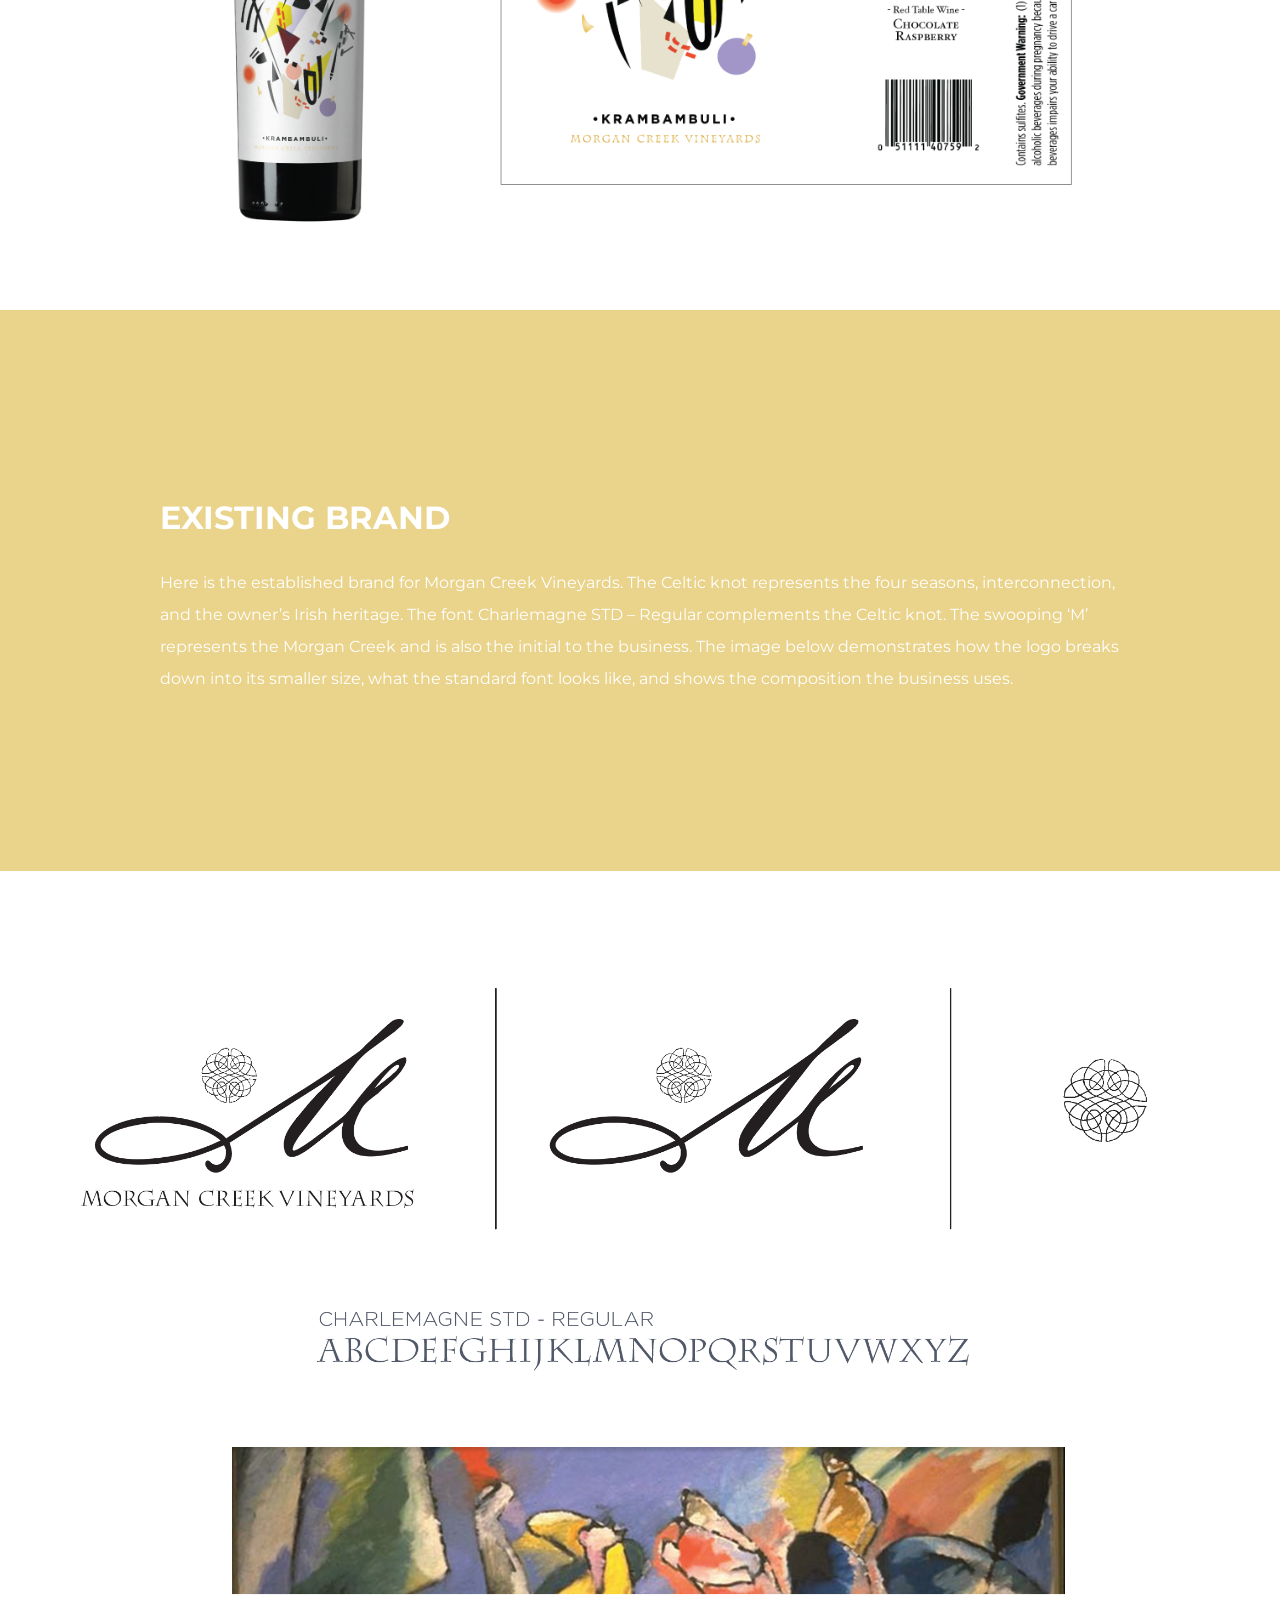
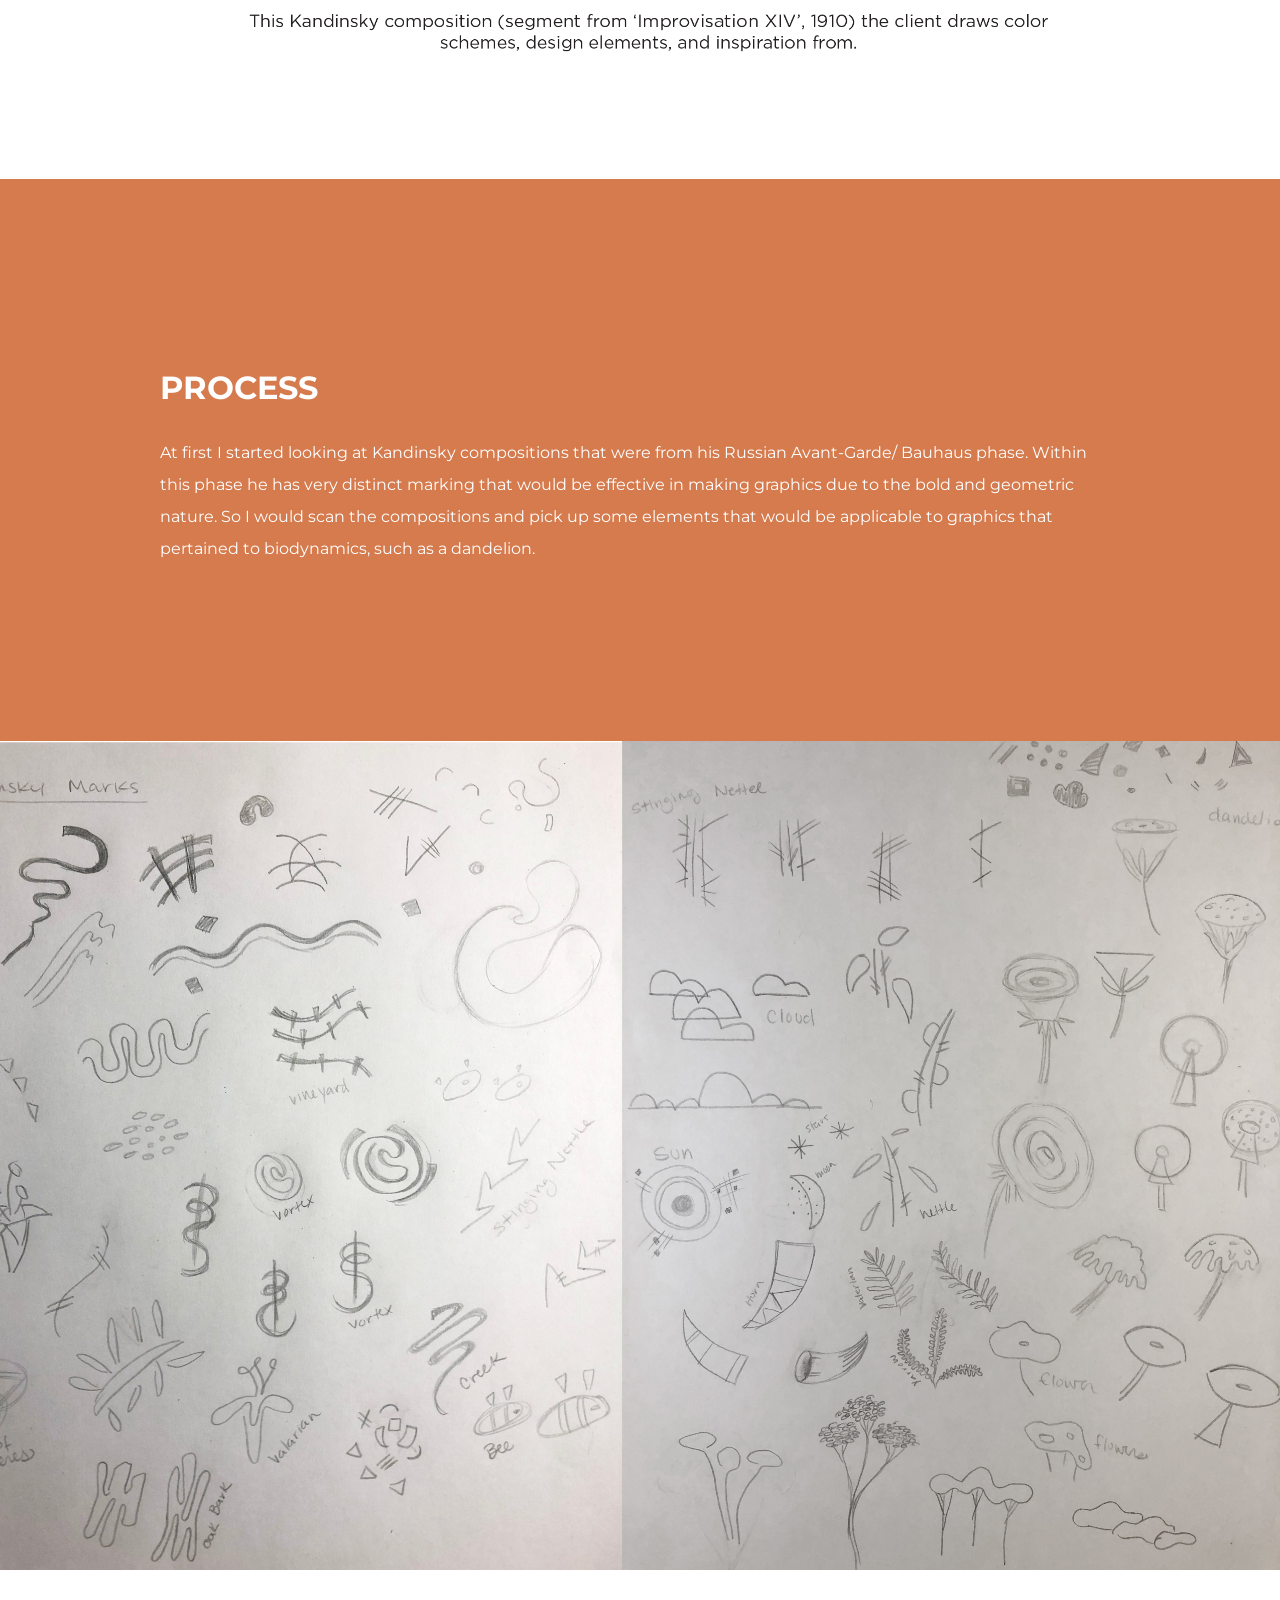
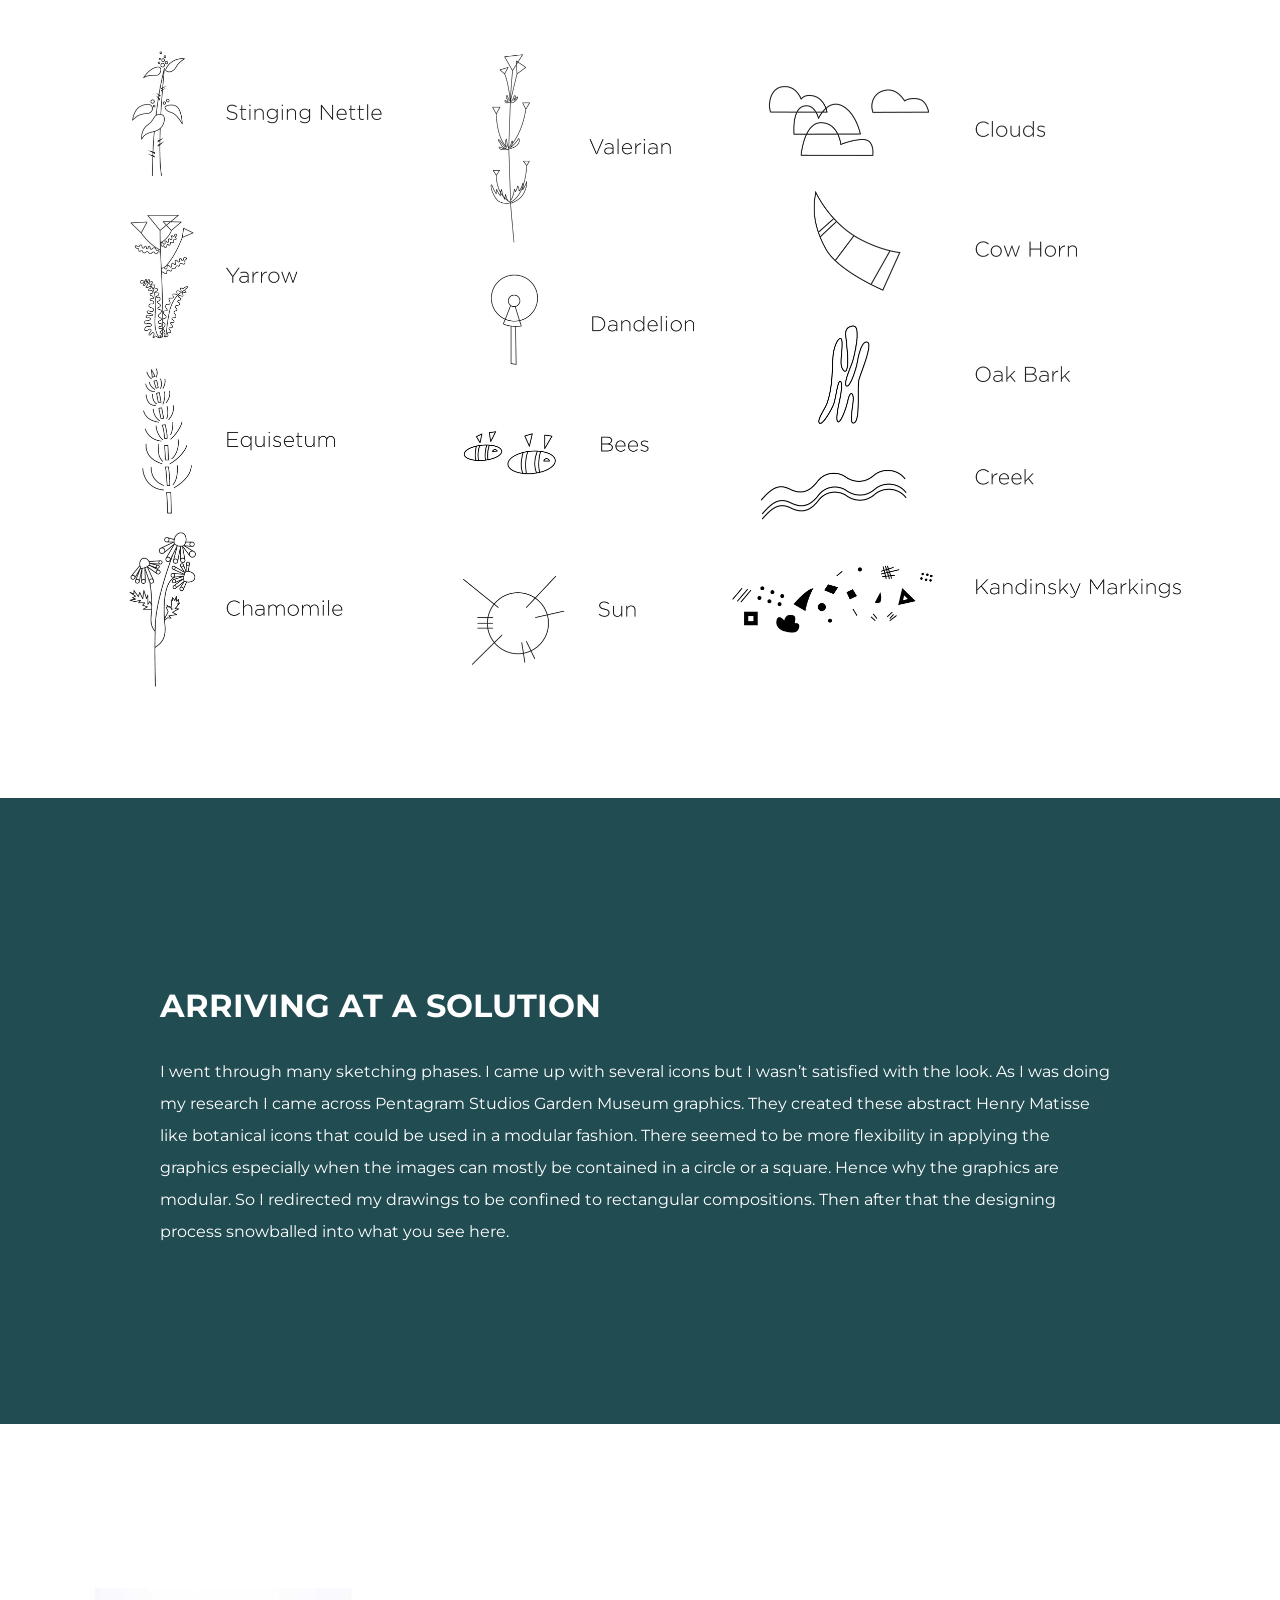
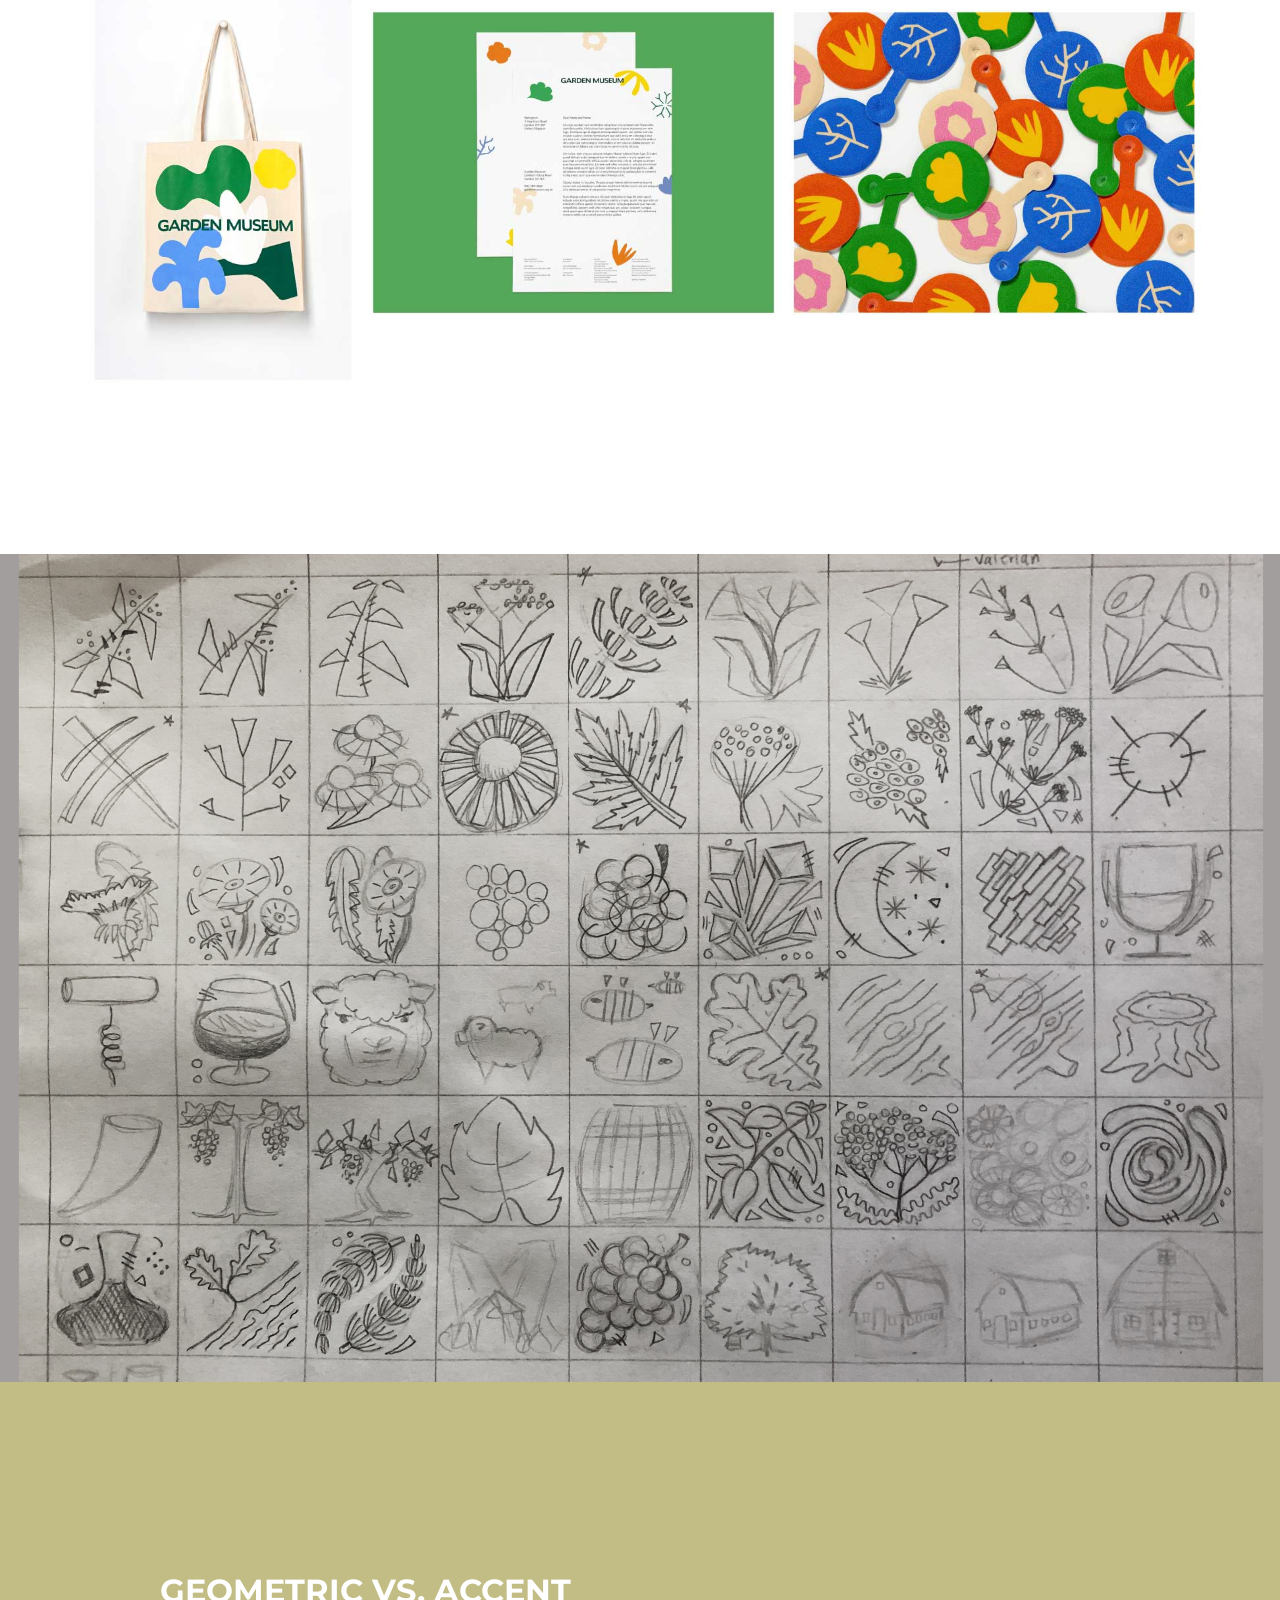
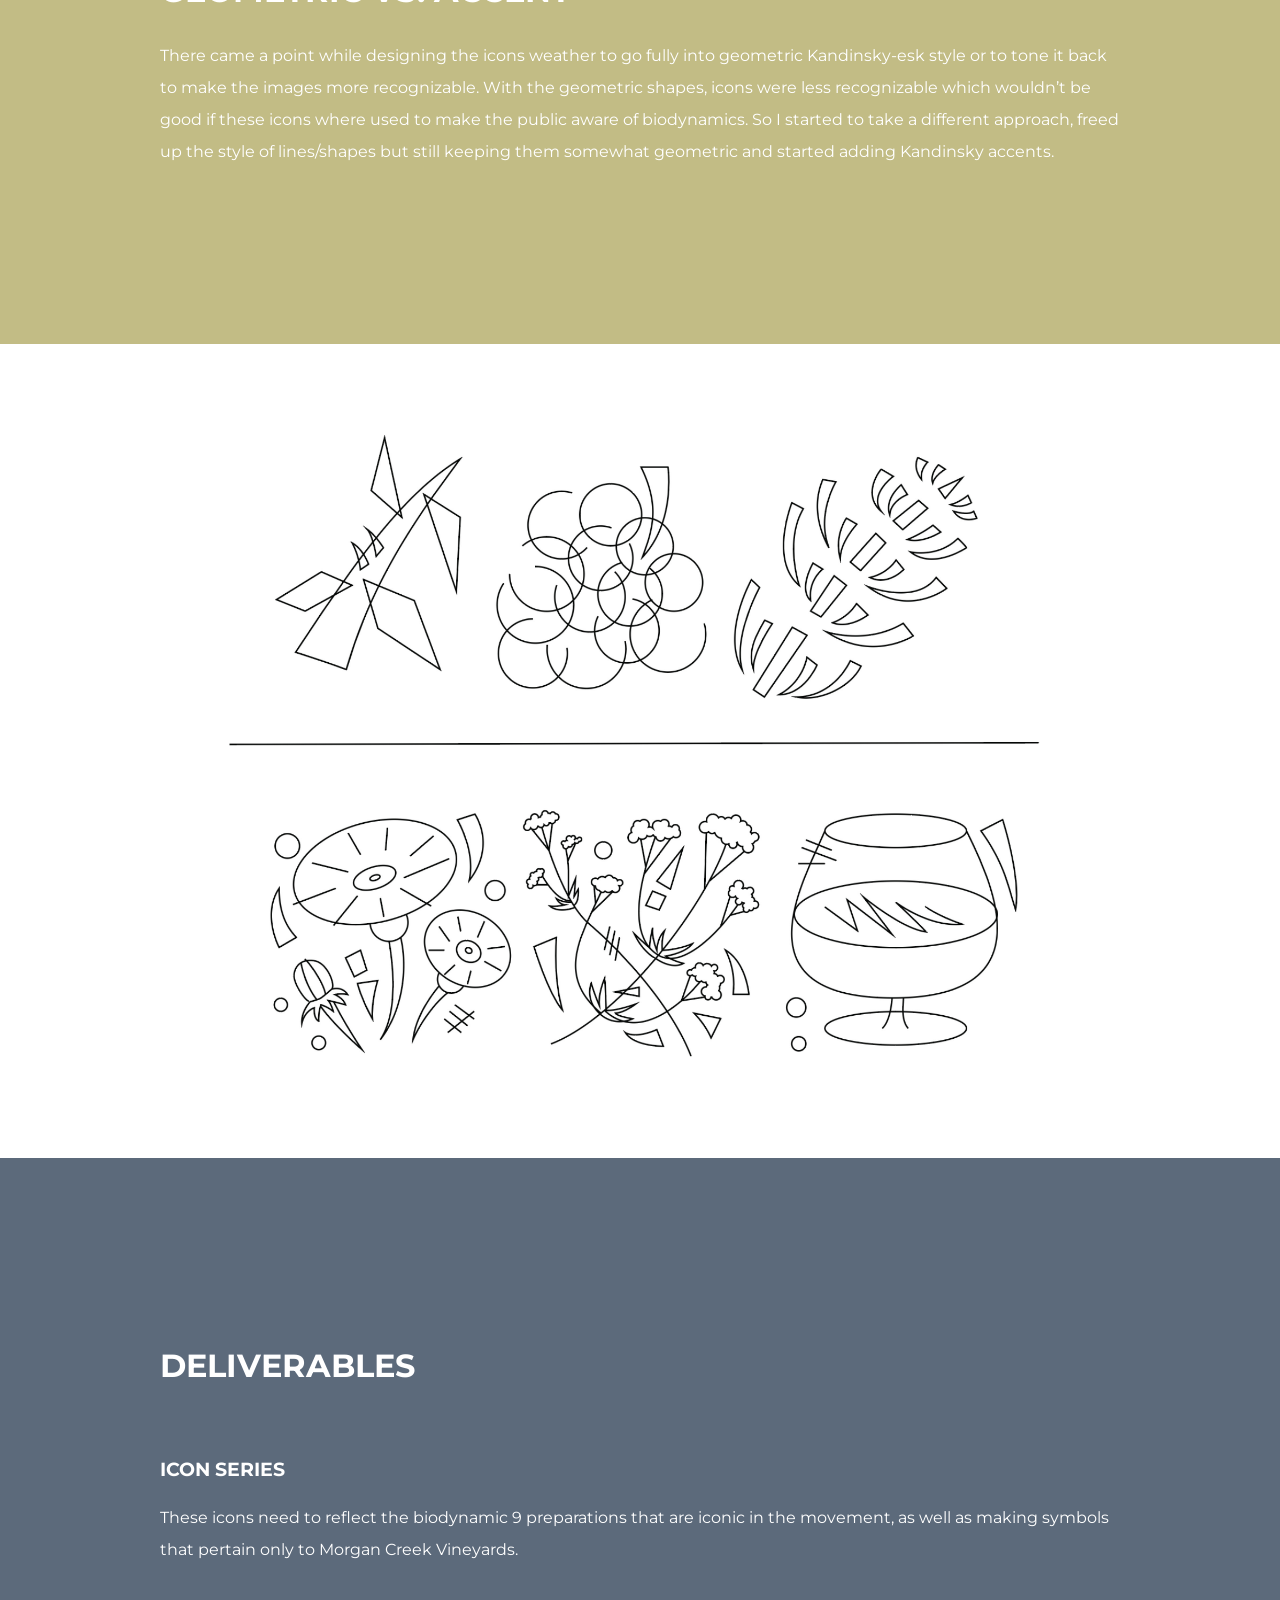
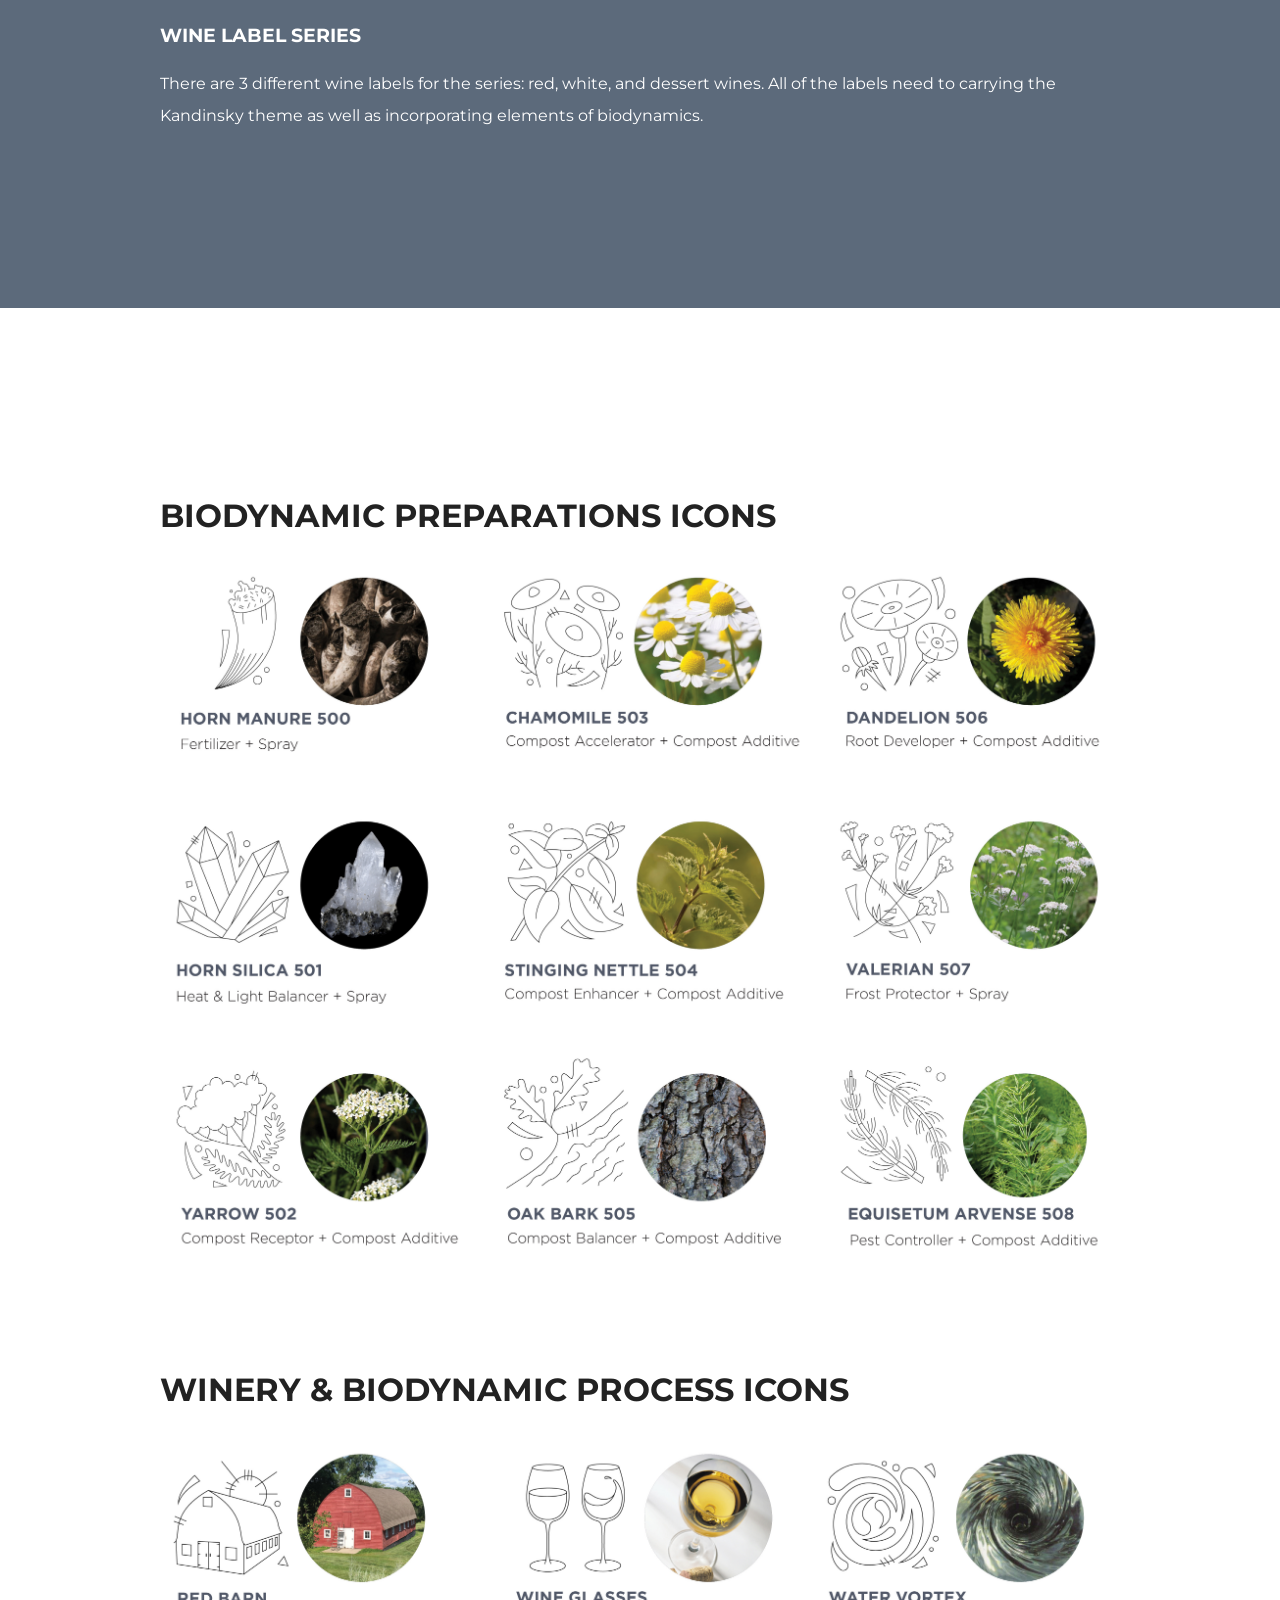
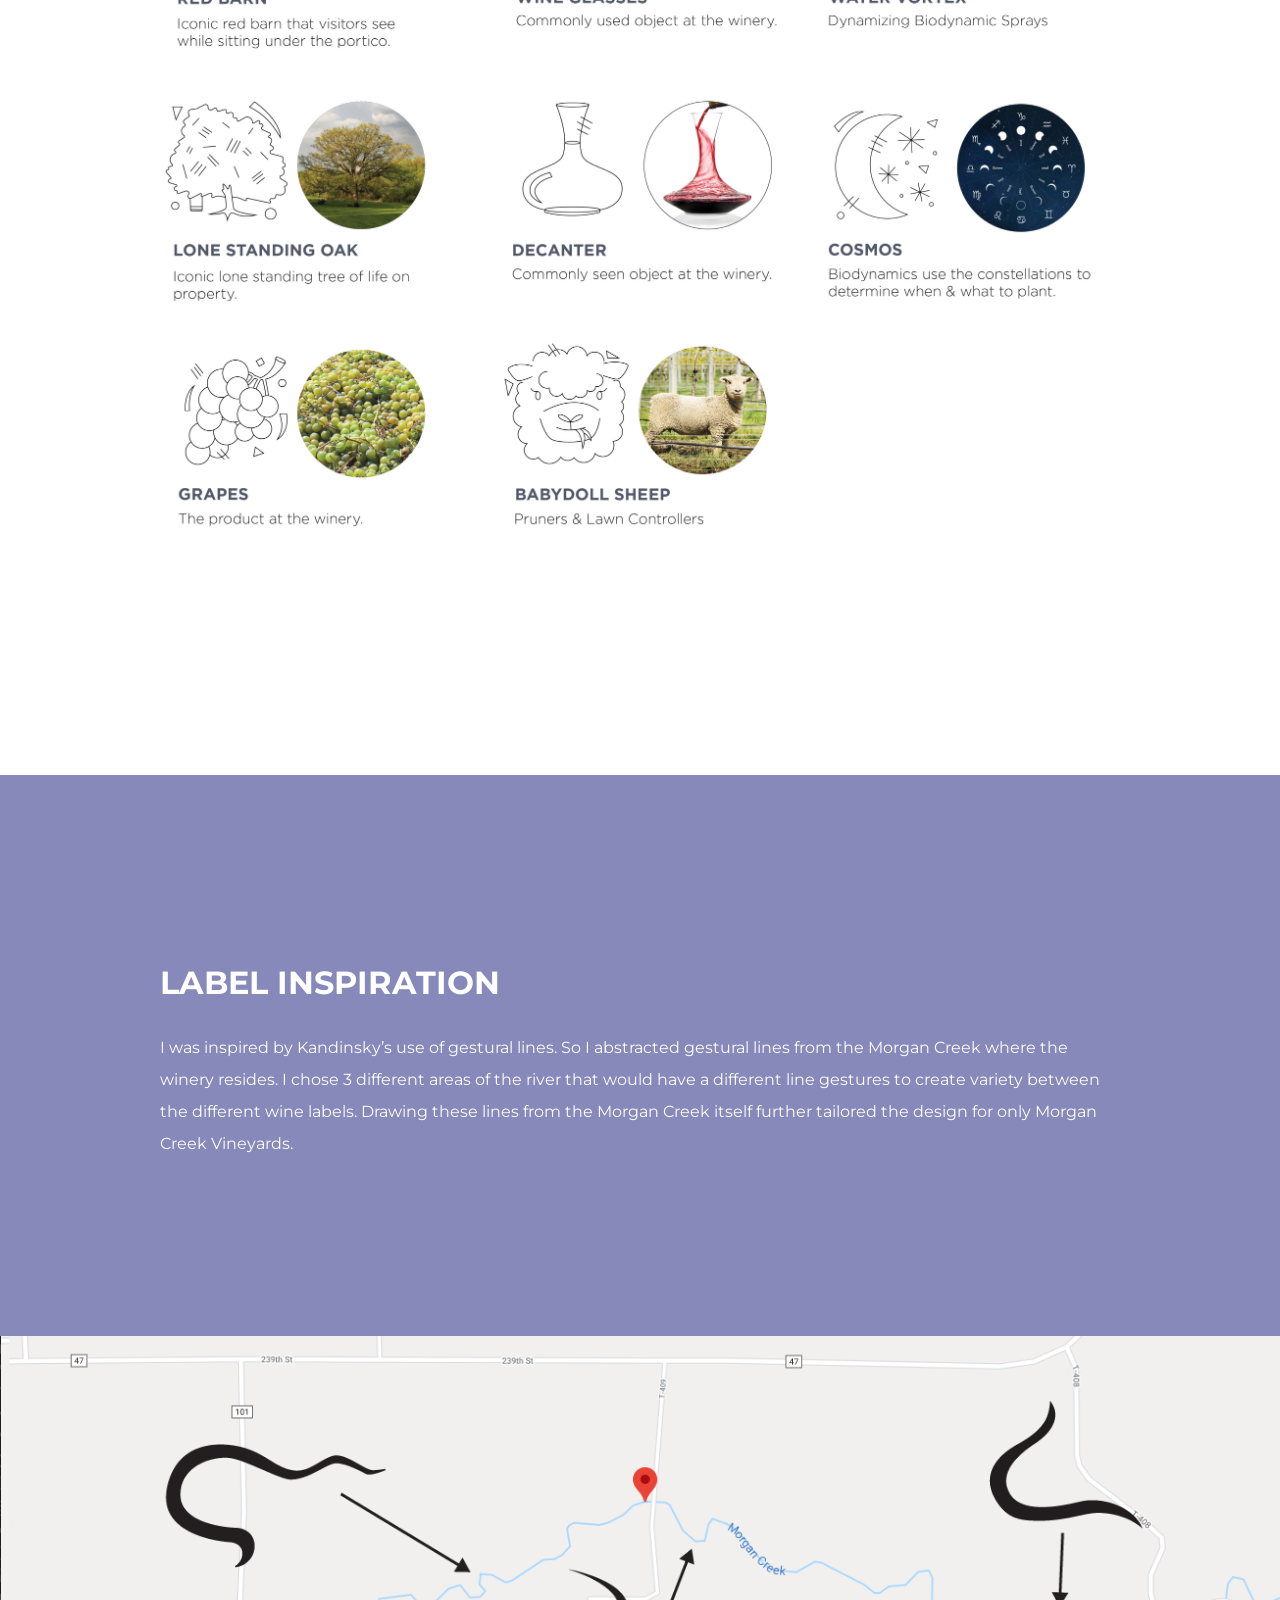
==== commit c8bf1500: "overhaul changed everything from the typeface, imagery, layout, color, text." ====
--- a/capstone.html
+++ b/capstone.html
@@ -17,8 +17,8 @@
 
   <link rel="stylesheet" href="css/normalize.css">
   <link rel="stylesheet" href="css/main.css">
-   <link href="https://fonts.googleapis.com/css2?family=Open+Sans&display=swap" rel="stylesheet"> 
-   <link href="https://fonts.googleapis.com/css2?family=Vollkorn:ital@1&display=swap" rel="stylesheet"> 
+   <link href="https://fonts.googleapis.com/css2?family=Montserrat:wght@400;700&display=swap" rel="stylesheet">
+
 
 </head>
 
@@ -29,71 +29,168 @@
 
   <!-- Add your site or application content here -->
 
-	<p><img src="img/vineyard.jpg" alt="vineyard with blue sky and a shadow casted over some of the vines"></p>
-
-<h2>Discription</h2>
-	<p>Morgan Creek Vineyard is an aspiring biodynamic vineyard. With this project I 
-	want to merge the concept of biodynamics with the imagery used at the winery. This will be a branding  expansion project where I will be using their existing brand and freshening up the look with an icons series, label series, and informational signage. The goal is to express &amp; promote biodynamics through the branding.</p>
-		
-	<p>You might be wondering, what is biodynamics? It is a ecological, holistic, &amp; earth conscious form of farming that was founded by the philosopher &amp; scientist Rudolf Steiner. Many of the methods used in biodynamics are created in consideration of how all elements work together. For example there are animals such as sheep on the farm to prune the weeds, fermented manure that enhances the root systems, and a lunar calender that determines the different treatments for a variety of plants. There are absolutely no chemicals such herbicides and pesticides used. </p>
-
-<h2>Problem Statement</h2>
-	<p>Biodynamics is an important concept to explore because it is a great holistic tool to combat climate change and promotes healthier soil and habitats. The challenge here is how to promote biodynamics with visuals throughout the winery with a preexisting brand.</p>
-
-<h2>Questions/Thoughts</h2>
-	<p>The biggest question here is what kind of visual style should I go with? The client already had an answer to that. She said that Wassily Kandinsky that abstract artist had an association to biodynamics. He explored concepts such as anthroposophy (an aspect of biodynamics that expresses movement through art) through his art making. So the images throughout the branding expansion either has Kandinsky accents or is directly inspired by compositions.</p>
-
-<h2>Inspiration</h2>
-	<p>Here is a wine label that I designed few months prior to starting this project. This is a limited series where the client gets to play with different wine flavors only makes 500 bottles of each flavor. The name of the series is called Krambambuli which is a named used for a specialty drink that is made during the winter europe. As you can see with the label that the image is inspired by Kandinsky’s art. There is similar variations of these gestures throughout the branding.</p>
-	<p><img src="img/krambambuli.png" alt="wine label with Wassily Kandinsky style"></p>
-
-<h2>Existing Brand</h2>
-	<p><img src="img/mcvbrand.png" alt="Morgan Creek Vineyards logo with a Kandinsky painting"> </p>
-
-<h2>Key Expansion Features</h2>
-	<p><img src="img/keyfeatures.png" alt="Krambamuli label pointing out label features"></p>
-
-<h2>Research</h2>
-
-<h2>Process &amp; Tools</h2>
-
-	<ul>	
-		<li>Sketching</li> 
-		<li>Scanning</li> 
-		<li>Photography</li> 
-		<li>Printing</li> 
-		<li>Photoshop</li> 
-		<li>Illustrator</li> 
-		<li>InDesign</li> 
-	</ul>
-
+
+	<img src="img/vineyard_1.jpg" alt="vineyard with blue sky and a shadow casted over some of the vines">
+
+<div class="about"> 
+	<h2>ABOUT THE WINERY</h2>
+	<p>Morgan Creek Vineyards is a family owned business that is located in the southern Minnesota. They were the first winery to open in the region and the 5th winery to be built in the state. The winery is owned by a husband and wife duo, Georg and Paula Marti, where they have their two sons, Adam and Ben, working side by side to support the business. The Marti’s are known to be pioneers and creative thinkers. They used to own a music school teaching the Suzuki method. With their latest endeavor they are aspiring to be a biodynamic vineyard &amp; winery. The owners want to incorporate the concept of biodynamics into their winery branding. This will be a branding expansion project where I will be using their existing brand and freshening up the look with an icon series, and label series. The goal is to express &amp; promote biodynamics through the branding.</p>
+</div>
+	
+	<div class="photo" data-stellar-ratio="2">
+ 	<img src="img/winery.jpg" alt="image of the winery building"data-stellar-ratio="2">
+ 	</div>
+
+<div class="biodynamic">
+	<h2>WHAT IS BIODYNAMICS?</h2>	
+	<p>You might be wondering, what is biodynamics? It is an ecological, holistic, &amp; earth conscious form of farming that was founded by the philosopher &amp; scientist Rudolf Steiner. Many of the methods used in biodynamics are created in consideration of how all elements work together. For example there are animals such as sheep on the farm to prune the weeds, fermented manure that enhances the root systems, and a lunar calendar that determines the different treatments for a variety of plants. Similar to organic farming the use of chemicals such as herbicides and pesticides are strictly prohibited. </p>
+
+	<p>Biodynamics is an important concept to explore because it is a great holistic tool to combat climate change and promotes healthier soil and habitats. The challenge here is to incorporate biodynamics and Kandinsky inspired elements into their pre-existing brand.</p>
+</div>
+
+	<img src="img/soil-2.jpg" alt="image of roots growing in the soil">
+
+
+<div class="inspiration">
+	<h2>Inspiration</h2>
+	<p>The biggest question here is what kind of visual style should I go with? What kind of visual system should I come up with? Color? Shapes? The client already had an answer to that. She said that Wassily Kandinsky, the renowned abstract artist, had an association to biodynamics. He explored concepts such as eurythmy (an aspect of biodynamics that expresses movement through art) through his art making. So the images throughout the branding expansion either have Kandinsky accents or are directly inspired by his compositions.</p>
+
+	<p>The image below is a wine label that I designed a few months prior to starting this project. The client wanted a label for a small batch limited series wine they were developing named Krambambuli. The name has its roots in 18th century Germany and is most often associated with a specialty drink that is made during the winter season. As you can see the label’s image is inspired by Kandinsky’s art and the playful nature of the name. There are similar variations of these gestures throughout the branding.</p>
+</div>
+
+<div class="krambambuli">
+	<img src="img/krambambuli.png" width alt="wine label with Wassily Kandinsky style">
+</div>
+
+<div class="ex_brand">
+	<h2>Existing Brand</h2>
+	<p>Here is the established brand for Morgan Creek Vineyards. The Celtic knot represents the four seasons, interconnection, and the owner’s Irish heritage. The font Charlemagne STD – Regular complements the Celtic knot. The swooping ‘M’ represents the Morgan Creek and is also the initial to the business. The image below demonstrates how the logo breaks down into its smaller size, what the standard font looks like, and shows the composition the business uses.</p>
+</div>
+	
+	<div class="mcvbrand">
+		<img src="img/mcvbrand.png" alt="Morgan Creek Vineyards logo with a Kandinsky painting"> 
+	</div>
+
+
+<div class="process">
+	<h2>Process</h2>
+	<p>At first I started looking at Kandinsky compositions that were from his Russian Avant-Garde/ Bauhaus phase. Within this phase he has very distinct marking that would be effective in making graphics due to the bold and geometric nature. So I would scan the compositions and pick up some elements that would be applicable to graphics that pertained to biodynamics, such as a dandelion.</p>
+</div>
+
+<div class="sketch_1">
+	<img src="img/sketching_1.jpg" width alt="sketches of plants and kandisky-esk markings">
+</div>
+
+<div class="firsticons">
+	<img src="img/firsticons.jpg" width alt="first set of biodynamic icons">
+</div>
+
+<div class="solution">
 <h2>Arriving at a Solution</h2>
-	<p>I went through many sketching phases. I can up with several icons but was satisfied with the look. As I was doing my research I came across Pentagram Studios Garden Museum graphics. They created these abstract Henry Matisse like botanical icons that could be used in a modular fashion. There seemed to be more flexibility with applying the graphics especially when the images can mostly be contained in a circle or a square. Hence why the graphics are modular. So I redirect my drawings to be confined to rectangular compositions. Then after that the designing process snowballed into what you see here.</p>
-
-<h2>Deliverables</h2>
-	<p><img src="img" alt="#"></p>
-
-<h2>Icons</h2>
-	<p><img src="img/icons.png" alt="#"></p>
-	<p><img src="img/icon_1.png" alt="#"></p>
-	<p><img src="img/icon_2.png" alt="#"></p>
-
-<h2>Label Inspiration</h2>
-	<p><img src="img/creek.png" alt="#"></p>
-
-<h2>Labels</h2>
-	<p><img src="img/redwine.png" alt="#"></p>
-	<p><img src="img/whitewine.png" alt="#"></p>
-	<p><img src="img/dessertwine.png" alt="#"></p>
-
-<h2>Flexability</h2>
-	<p><img src="img/mockup.jpg" alt="mockup of a menu, shirt, shopping bag, business card, and letter head"></p>
-
-<h2>Summary</h2>
-	<p>Biodynamics is an important concept to learn in the face of global warming. Incorporating concepts of biodynamics into the winery branding will help promote the concept and the practice that is being practice at Morgan Creek Vineyards. With the inspiration of Kandinsky’s expressive style I was able to develop a branding concept that reflected aspects of the farming philosophy. I ended up designing a icon series and label series.</p>
-
-
-<script src="js/vendor/modernizr-3.6.0.min.js"></script>
+	<p>I went through many sketching phases. I came up with several icons but I wasn’t satisfied with the look. As I was doing my research I came across Pentagram Studios Garden Museum graphics. They created these abstract Henry Matisse like botanical icons that could be used in a modular fashion. There seemed to be more flexibility in applying the graphics especially when the images can mostly be contained in a circle or a square. Hence why the graphics are modular. So I redirected my drawings to be confined to rectangular compositions. Then after that the designing process snowballed into what you see here.</p>
+</div>
+
+<div class="garden">
+	<img src="img/garden.jpg" width alt="first set of biodynamic icons">
+</div>
+
+<div class="sketch_2">
+	<img src="img/sketching_2.jpg" width alt="sketches of plants and kandisky-esk markings">
+</div>
+
+
+<div class="geovsaccent">
+<h2>GEOMETRIC VS. ACCENT</h2>
+	<p>There came a point while designing the icons weather to go fully into geometric Kandinsky-esk style or to tone it back to make the images more recognizable. With the geometric shapes, icons were less recognizable which wouldn’t be good if these icons where used to make the public aware of biodynamics. So I started to take a different approach, freed up the style of lines/shapes but still keeping them somewhat geometric and started adding Kandinsky accents.</p>
+</div>
+<div class="geoaccent">
+	<img src="img/geoaccent.jpg" width alt="sketches of plants and kandisky-esk markings">
+</div>	
+
+<div class="deliverables">
+<h2>DELIVERABLES</h2><br>
+
+	<h3>ICON SERIES</h3>
+		<p>These icons need to reflect the biodynamic 9 preparations that are iconic in the movement, as well as making symbols that pertain only to Morgan Creek Vineyards.</p><br>
+
+	<h3>WINE LABEL SERIES</h3>
+		<p>There are 3 different wine labels for the series: red, white, and dessert wines. All of the labels need to carrying the Kandinsky theme as well as incorporating elements of biodynamics.</p>
+</div>
+
+
+<div class="icons"> 
+	<div class="preps">
+		<h2>Biodynamic Preparations Icons</h2>
+			<img src="img/icons_1_1.jpg" alt="#">
+	</div>
+
+	<div class="winery">	
+		<h2>Winery &amp; Biodynamic Process Icons</h2>
+			<img src="img/icons_2_1.jpg" alt="#">
+	</div>
+</div>
+
+
+<div class="inspiration">
+	<h2>Label Inspiration</h2>
+	<p>I was inspired by Kandinsky’s use of gestural lines. So I abstracted gestural lines from the Morgan Creek where the winery resides. I chose 3 different areas of the river that would have a different line gestures to create variety between the different wine labels. Drawing these lines from the Morgan Creek itself further tailored the design for only Morgan Creek Vineyards.</p>
+</div>
+
+	<section class="photo" data-stellar-ratio="2">
+	<img src="img/creekmap.png" alt="#" data-stellar-ratio="2">
+	</section>
+
+
+<div class="label">
+	<h2>Wine Label Series</h2>
+	<p>The wine labels have lots of meaning in them. The grid-like line gestures represent the landscape. The abstracted icons from the larger icons represent the biodynamic plants grown at the vineyard. The creek flowing through the property provides a focal point, and the rectangles represent the buildings. The color scheme was pulled from the Kandinsky painting that was used in the original brand (segment from ‘Improvisation XIV’, 1910).</p>
+</div>
+
+<section class="photo" data-stellar-ratio="2">	
+<div class="labelseries">
+	<img src="img/label_red.jpg" alt="#">
+	<img src="img/label_white.jpg" alt="#">
+	<img src="img/label_dessert.jpg" alt="#">
+</div>
+</section>
+
+<div class="flexability">
+	<h2>Flexability</h2>
+	<p>The brand extension that I created allows for flexibility due to its modular design. It can be used in patterns, T-shirts, bags, photography, menus, business stationary, festival branding, and much more. The icons are not just a great tool to create awareness of biodynamics but also serves to promote the winery’s unique location along the Morgan Creek valley. This fresh new look will definitely make the winery stick out of the crowd. It will attract more sophisticated audiences who appreciate the arts as well as the next generation of wine lovers.</p>
+</div>
+	
+	
+	<img src="img/mockup.jpg" alt="mockup of a menu, shirt, shopping bag, business card, and letter head">
+
+<div class="research">
+	<h2>Research</h2>
+	<p>
+	“Biodynamic Association | Rethinking Agriculture”, n.d. Accessed July 23, 2020. https://www.biodynamics.com/.<br><br>
+	Hudson-Powell, Jody, and Luke Powell. “Garden Museum.” Pentagram, 2020. https://www.pentagram.com/work/garden-museum?rel=search.<br><br>
+	“Kandinsky.” Wassily Kandinsky, 2020. https://www.wassilykandinsky.net/.<br><br>
+	Pfeiffer, Enrengried. “Life's Resources, Part I ‘Matter and Form.’” Biodynamics Fall 2019, no. 297 (2019): 16–21.<br><br>
+	Spector, Nancy. “Composition 8.” Guggenheim, June 29, 2020. https://www.guggenheim.org/artwork/1924.<br><br>
+	Waldin, Monty. Biodynamic Gardening. New York, NY: DK Publishing, 2015.
+	</p>
+</div>
+
+<div class="rachel">
+	<p>
+	Capstone project and Website designed by Rachel Klimpel
+	</p>
+	<p>Link to my nitty gritty process on <a href="https://spark.adobe.com/page/ZE5EyQShARiGc/"> Adobe Spark </a> </p>
+</div>
+
+
+
+
+
+
+  <script src="js/jquery-2.0.2.js"></script>
+  <script src="js/jquery.stellar.min.js"></script>
+  <script> $('#main').stellar(); </script>
+
+  <script src="js/vendor/modernizr-3.6.0.min.js"></script>
   <script src="https://code.jquery.com/jquery-3.3.1.min.js" integrity="sha256-FgpCb/KJQlLNfOu91ta32o/NMZxltwRo8QtmkMRdAu8=" crossorigin="anonymous"></script>
   <script>window.jQuery || document.write('<script src="js/vendor/jquery-3.3.1.min.js"><\/script>')</script>
   <script src="js/plugins.js"></script>
--- a/css/main.css
+++ b/css/main.css
@@ -97,6 +97,7 @@
    Author's custom styles
    ========================================================================== */
 
+
 html {
   box-sizing: border-box;
 }
@@ -105,33 +106,116 @@
   box-sizing: inherit;
 }
 
+
 body{
-  text-align: center;
-}
+  text-align: left;
+}
+
 
 h1, h2, h3, h4 {
-  font-family: 'Vollkorn', serif;
-  text-transform: uppercase;
-  font-style: italic;
+  font-family: 'Montserrat', sans-serif;
+  font-style: bold;
+  text-transform: uppercase; 
+}
+
+h2 {
+  font-size: 2em;
 }
 
 img {
   max-width: 100%;
+}
+
+.photo {
+  max-width: 100%;
   position: relative;
-}
-
-p {font-family: 'Open Sans', sans-serif;
-}
-
-
-
-
-
-
-
-
-
-
+  z-index: -1;
+
+}
+
+p {
+  font-family: 'Montserrat', sans-serif;
+  line-height: 2em;
+}
+
+
+
+/* Text box areas */
+
+.about, .biodynamic, .inspiration, .ex_brand, .process, .solution, 
+.geovsaccent, .deliverables, .label, .flexability, .research, .rachel{
+  padding: 10em;
+  color: white;
+  background-color: #214C52;
+
+}
+
+/* Text box colors */
+.about {
+  background-color: #334869;
+}
+
+.biodynamic {
+  background-color: #777A40;
+}
+
+.inspiration{
+  background-color: #8689B9;
+}
+
+.ex_brand {
+  background-color: #EAD38B;
+}
+
+.process {
+  background-color: #D57B4E;
+}
+
+.geovsaccent{
+  background-color: #C2BC85;
+}
+
+.deliverables { 
+  background-color: #5C6A7B;
+}
+
+.label{ 
+  background-color: #AB8EA3;
+}
+
+.flexability {
+  background-color: #F4825B;
+}
+
+.research
+{
+  background-color: #334869;
+}
+
+.rachel{
+  background-color: #214C52;
+  text-align: center;
+}
+/* Text box colors end */
+
+
+
+.mcvbrand, .garden {
+  padding-top: 5em;
+  padding-bottom: 5em;
+}
+
+.icons {
+  padding: 10em;
+}
+
+.preps, .winery { 
+  padding-bottom: 5em;
+}
+
+.labelseries img {
+  padding: 4em;
+}
 
 
 
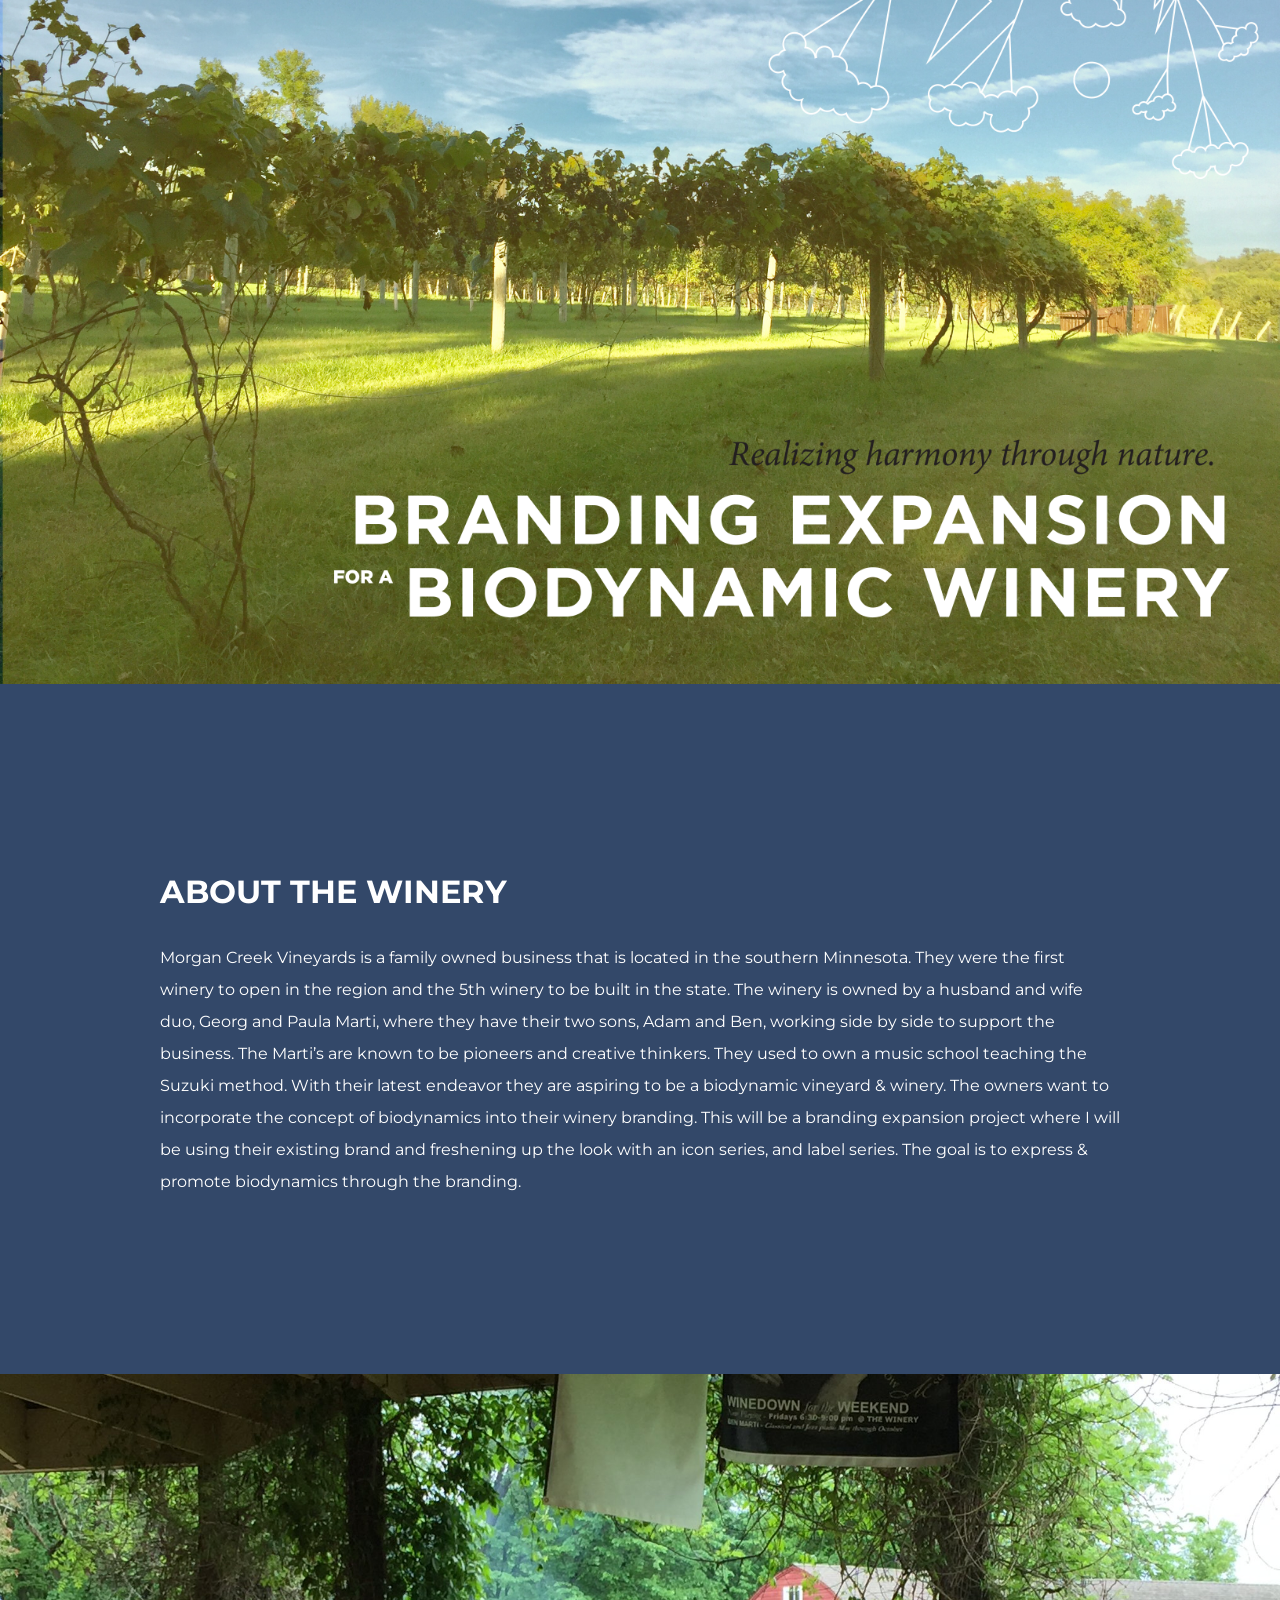
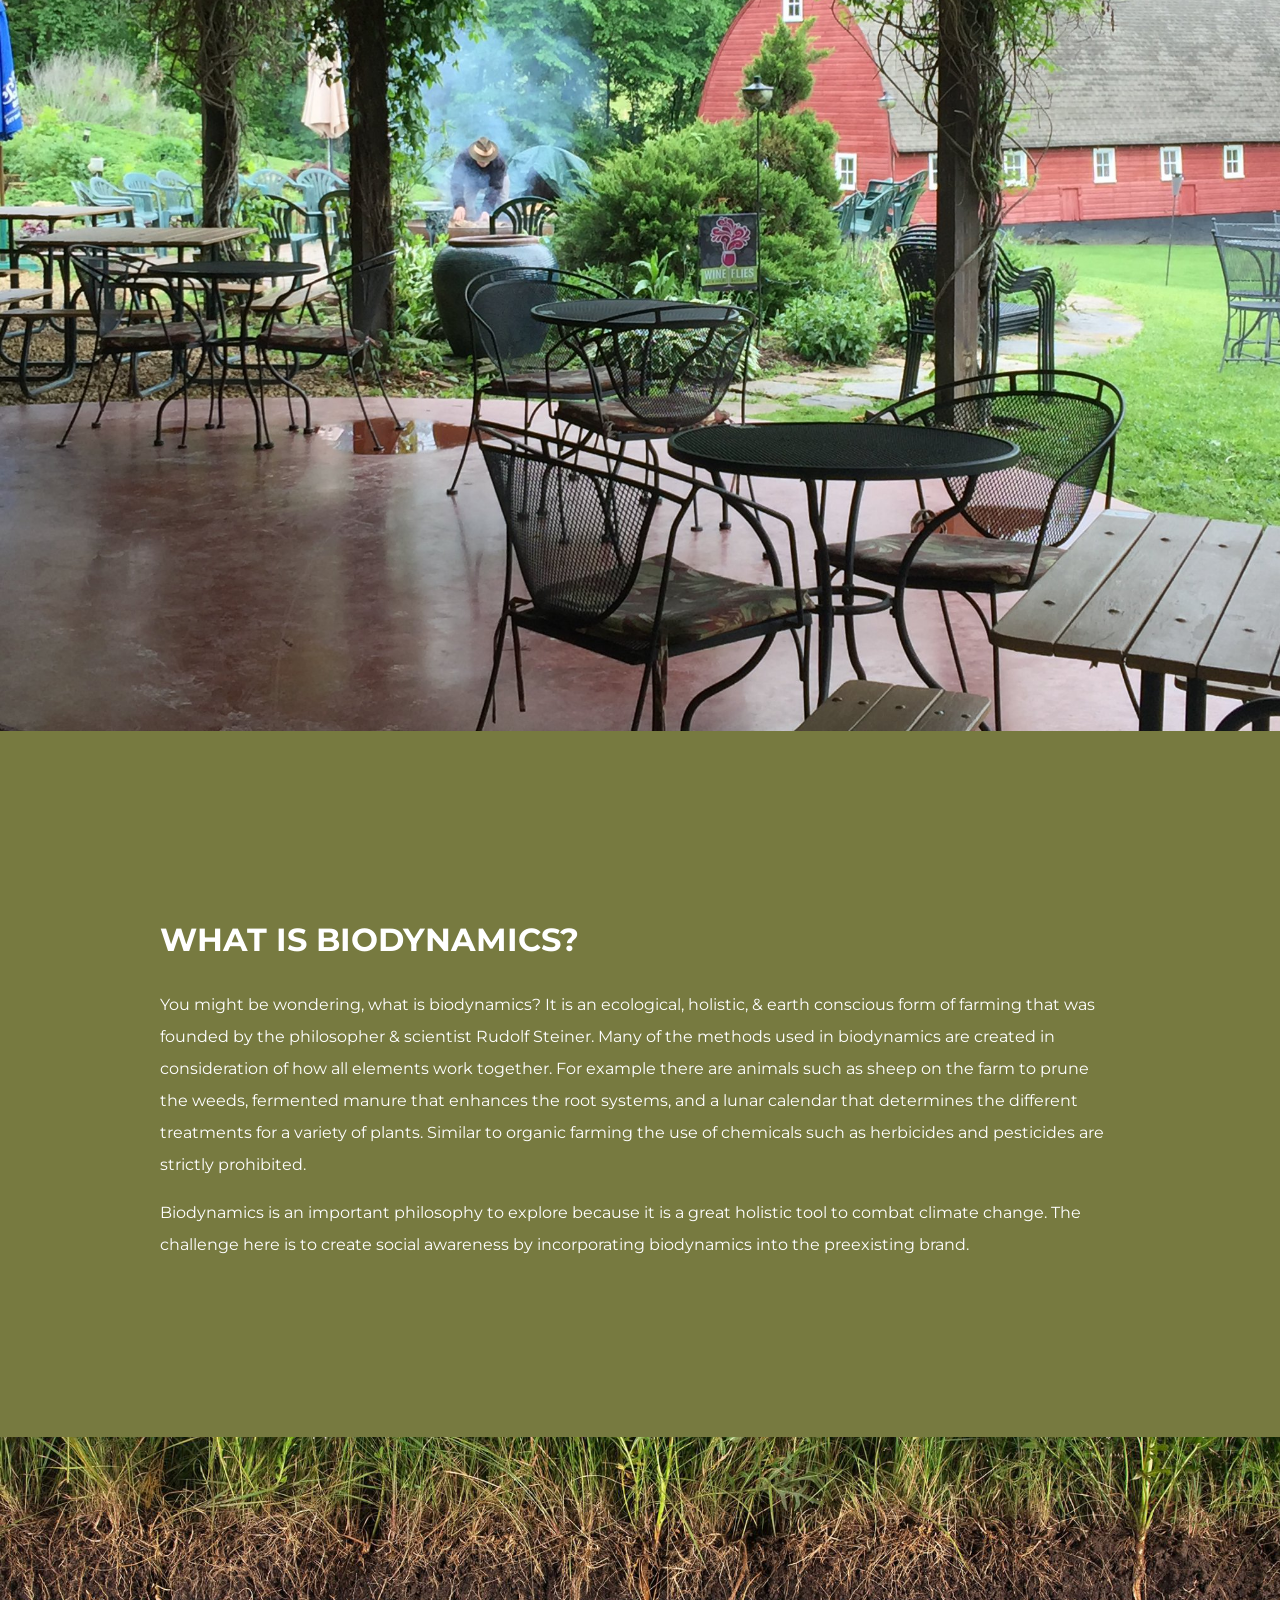
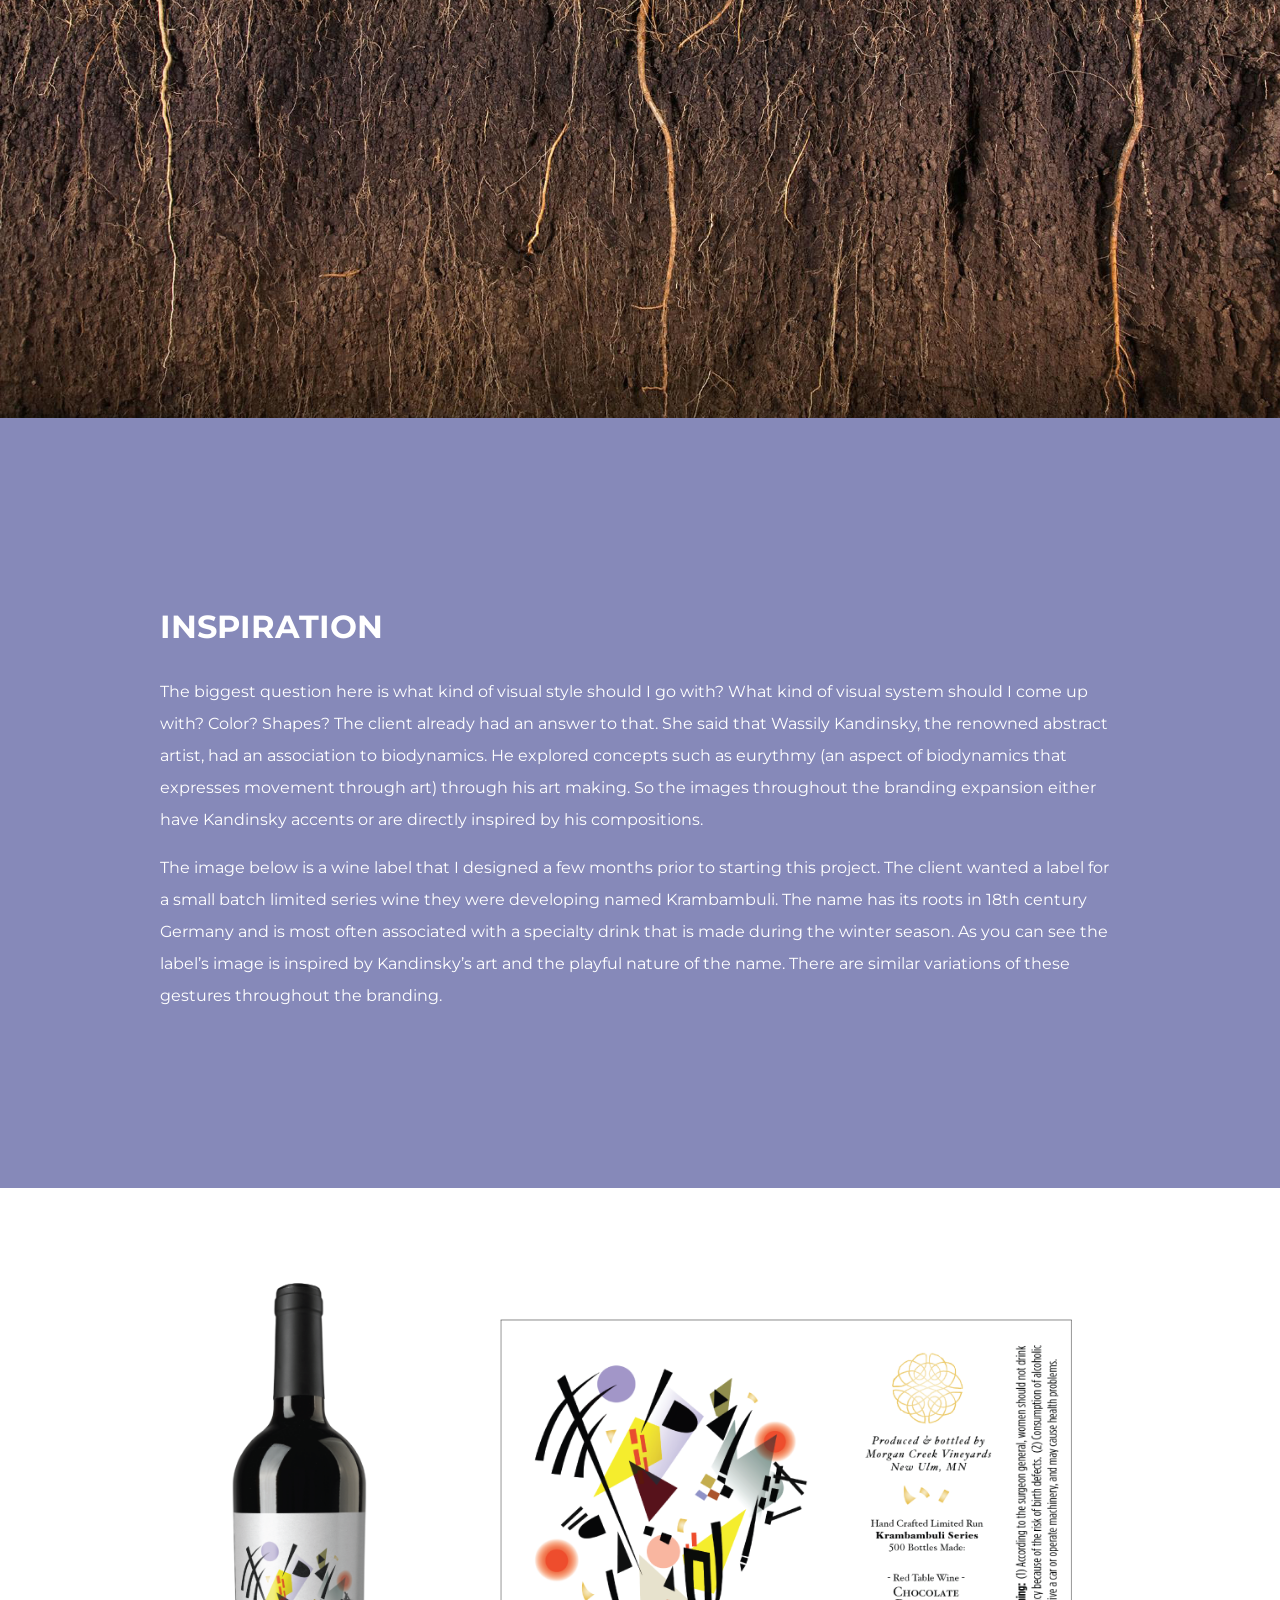
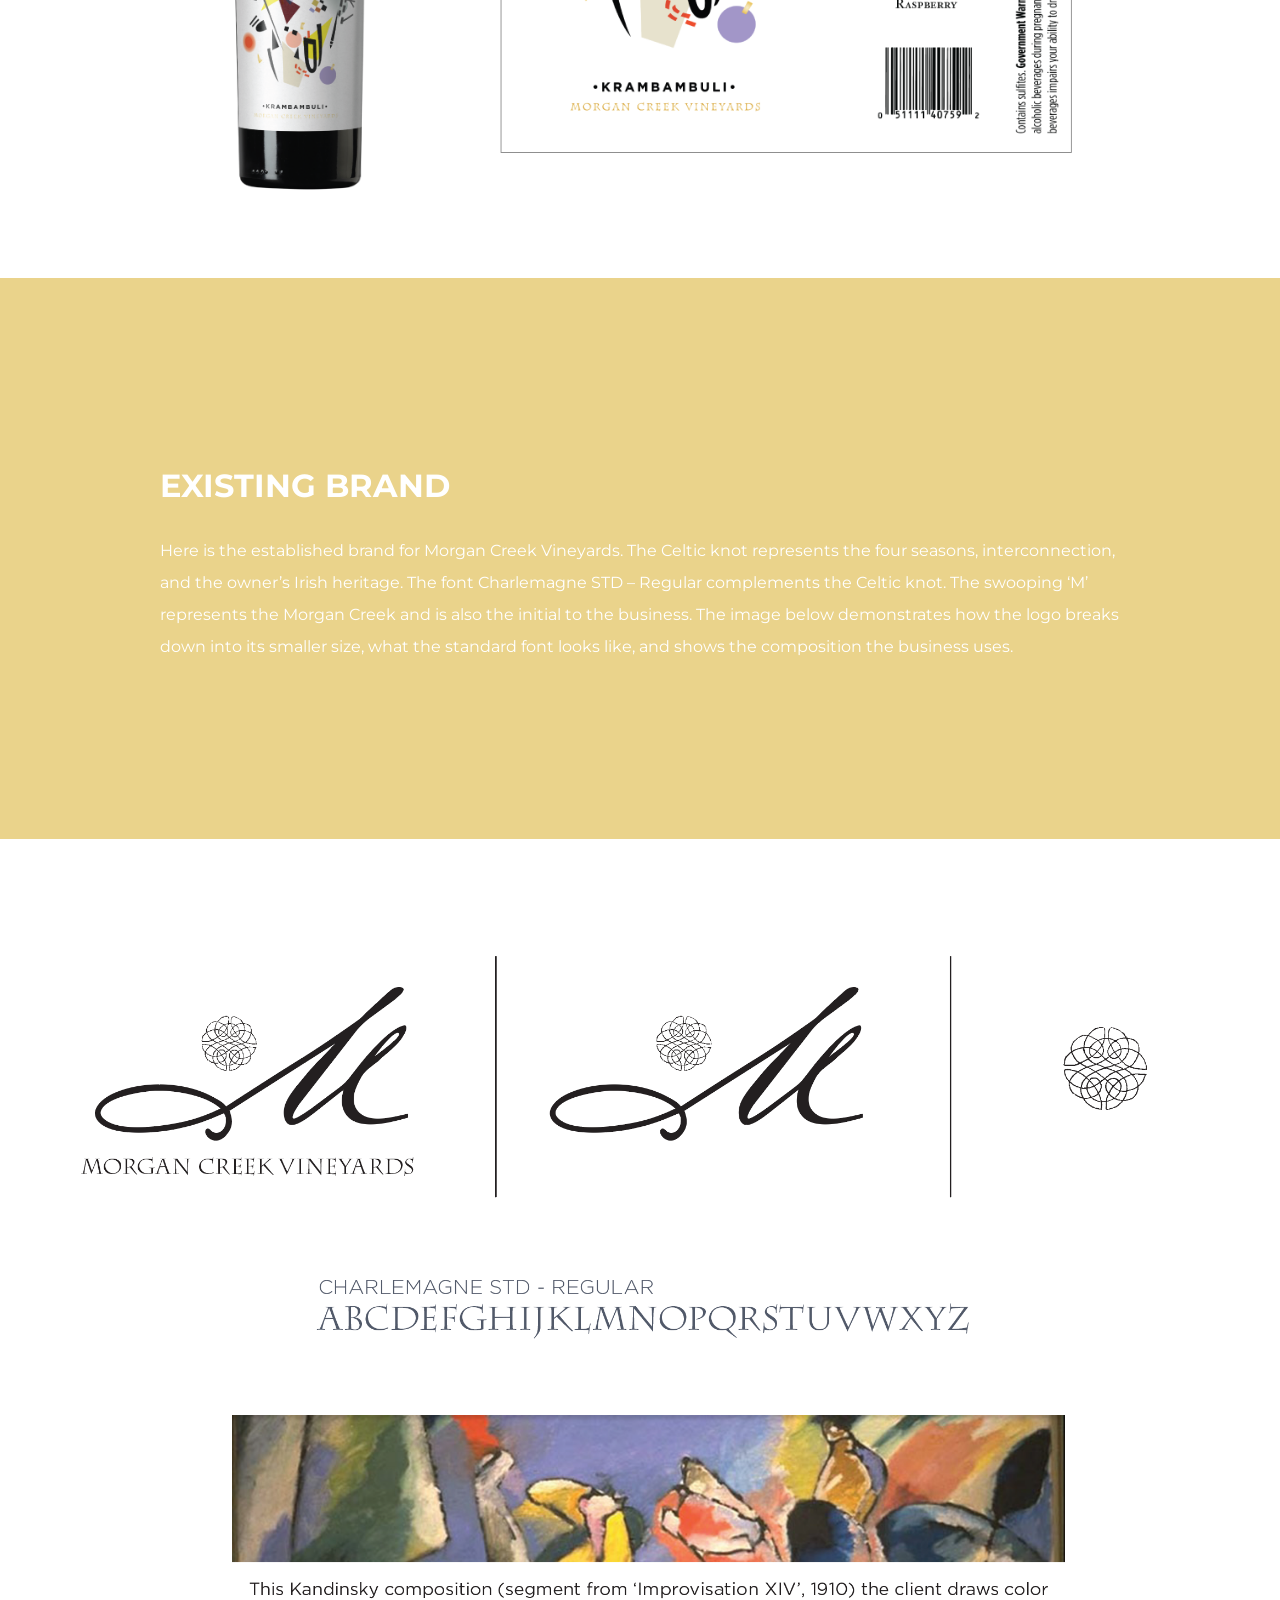
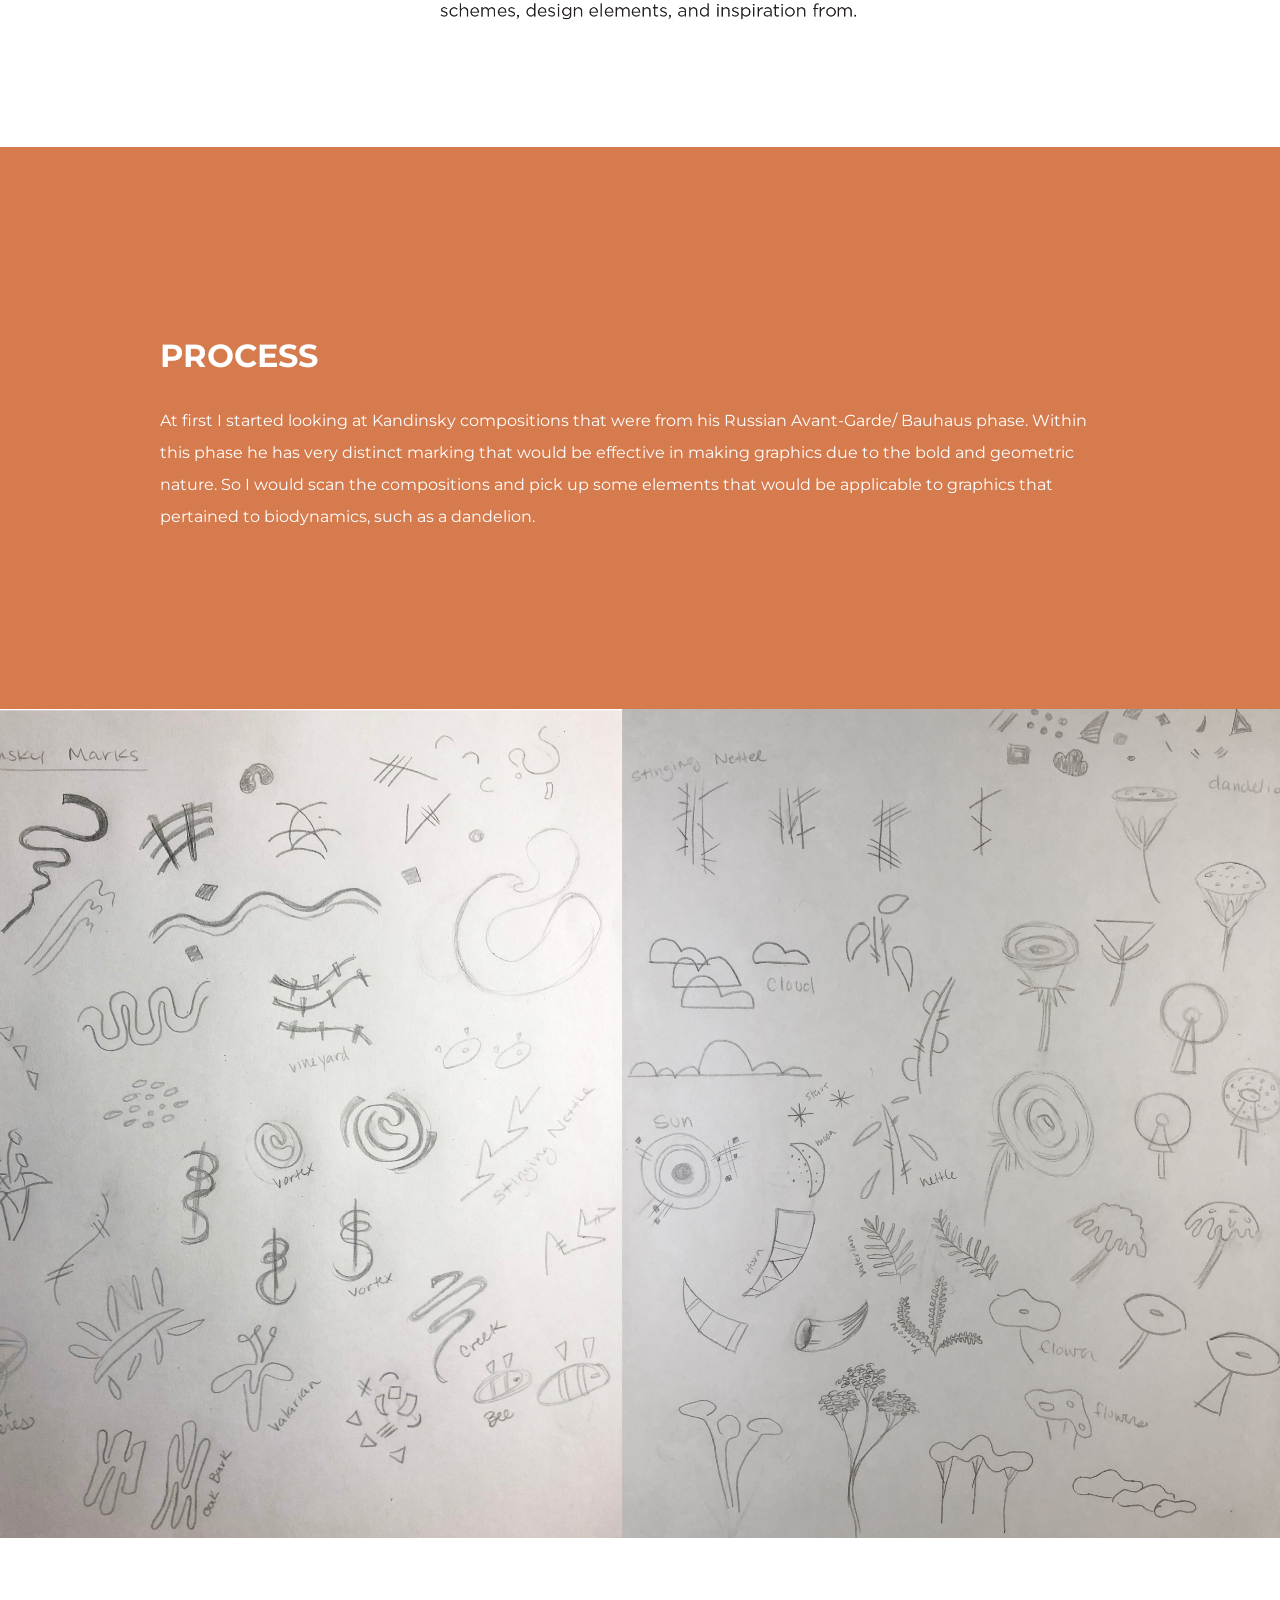
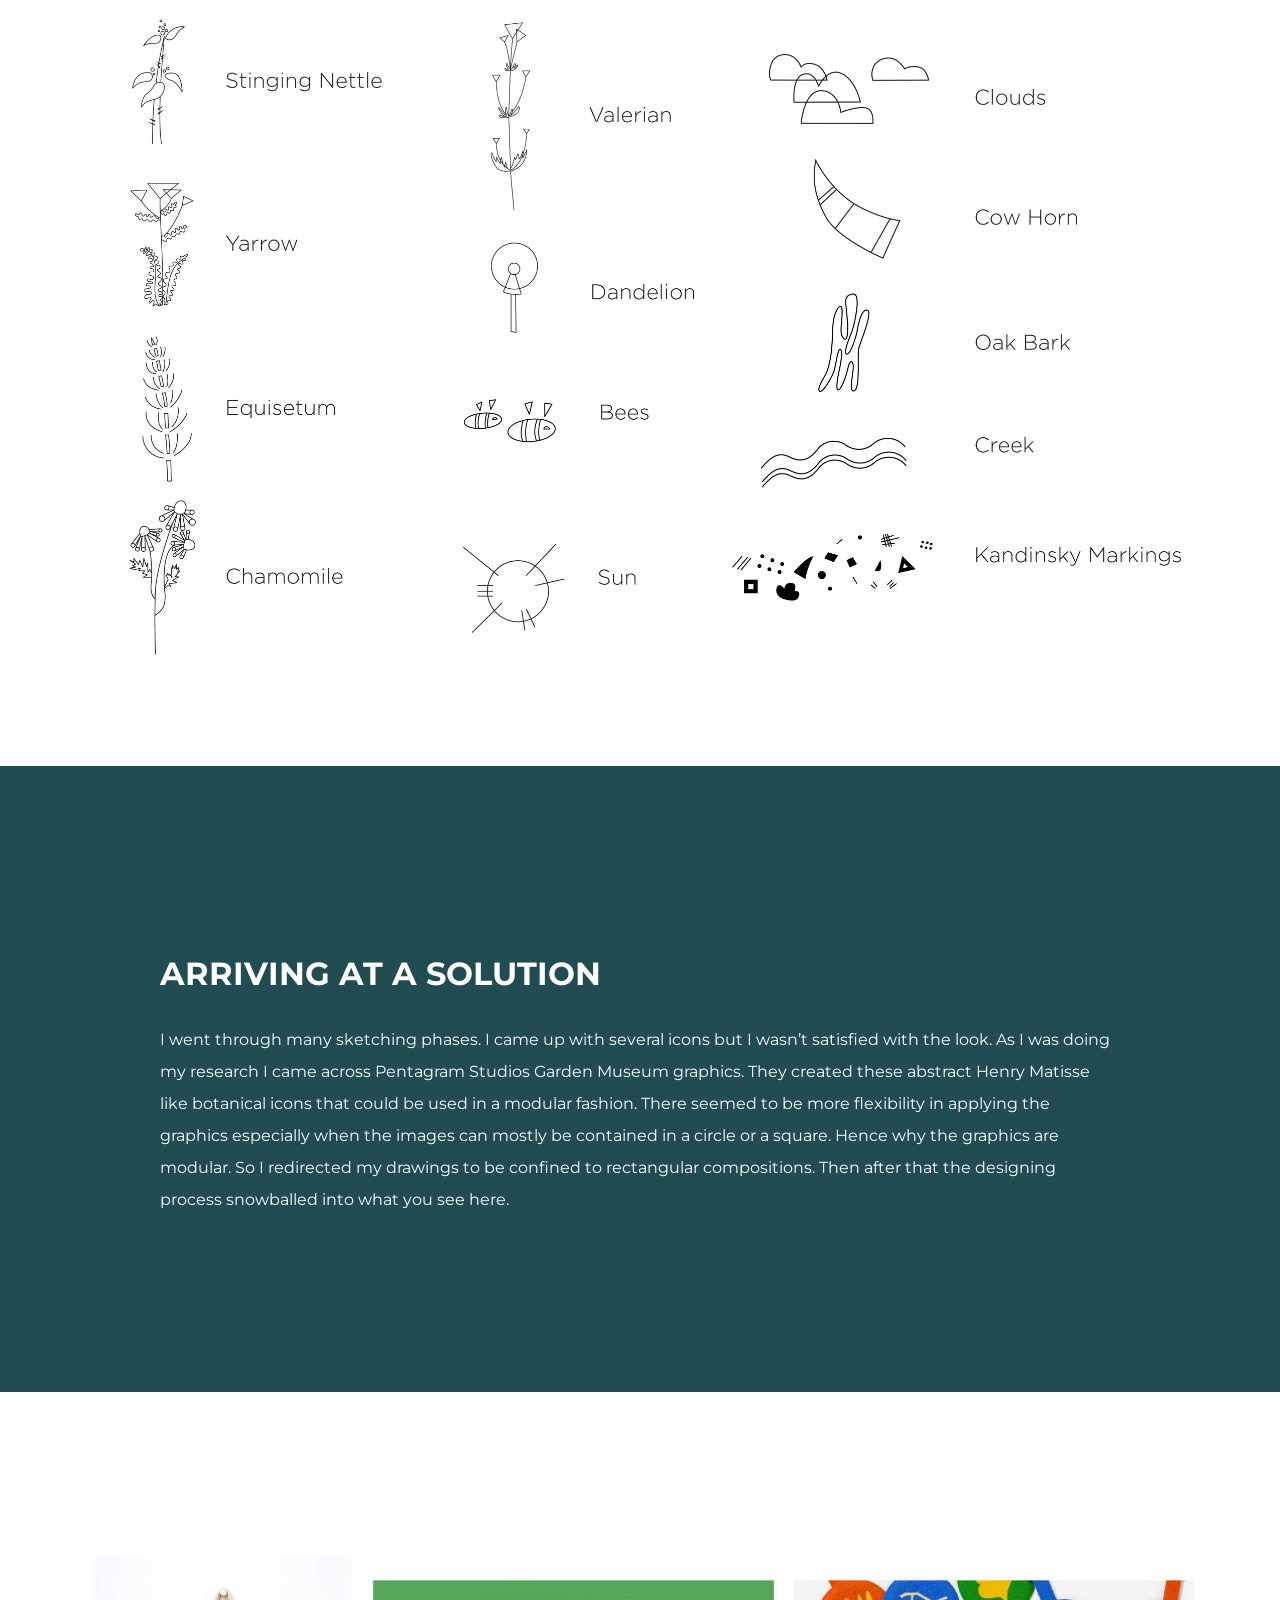
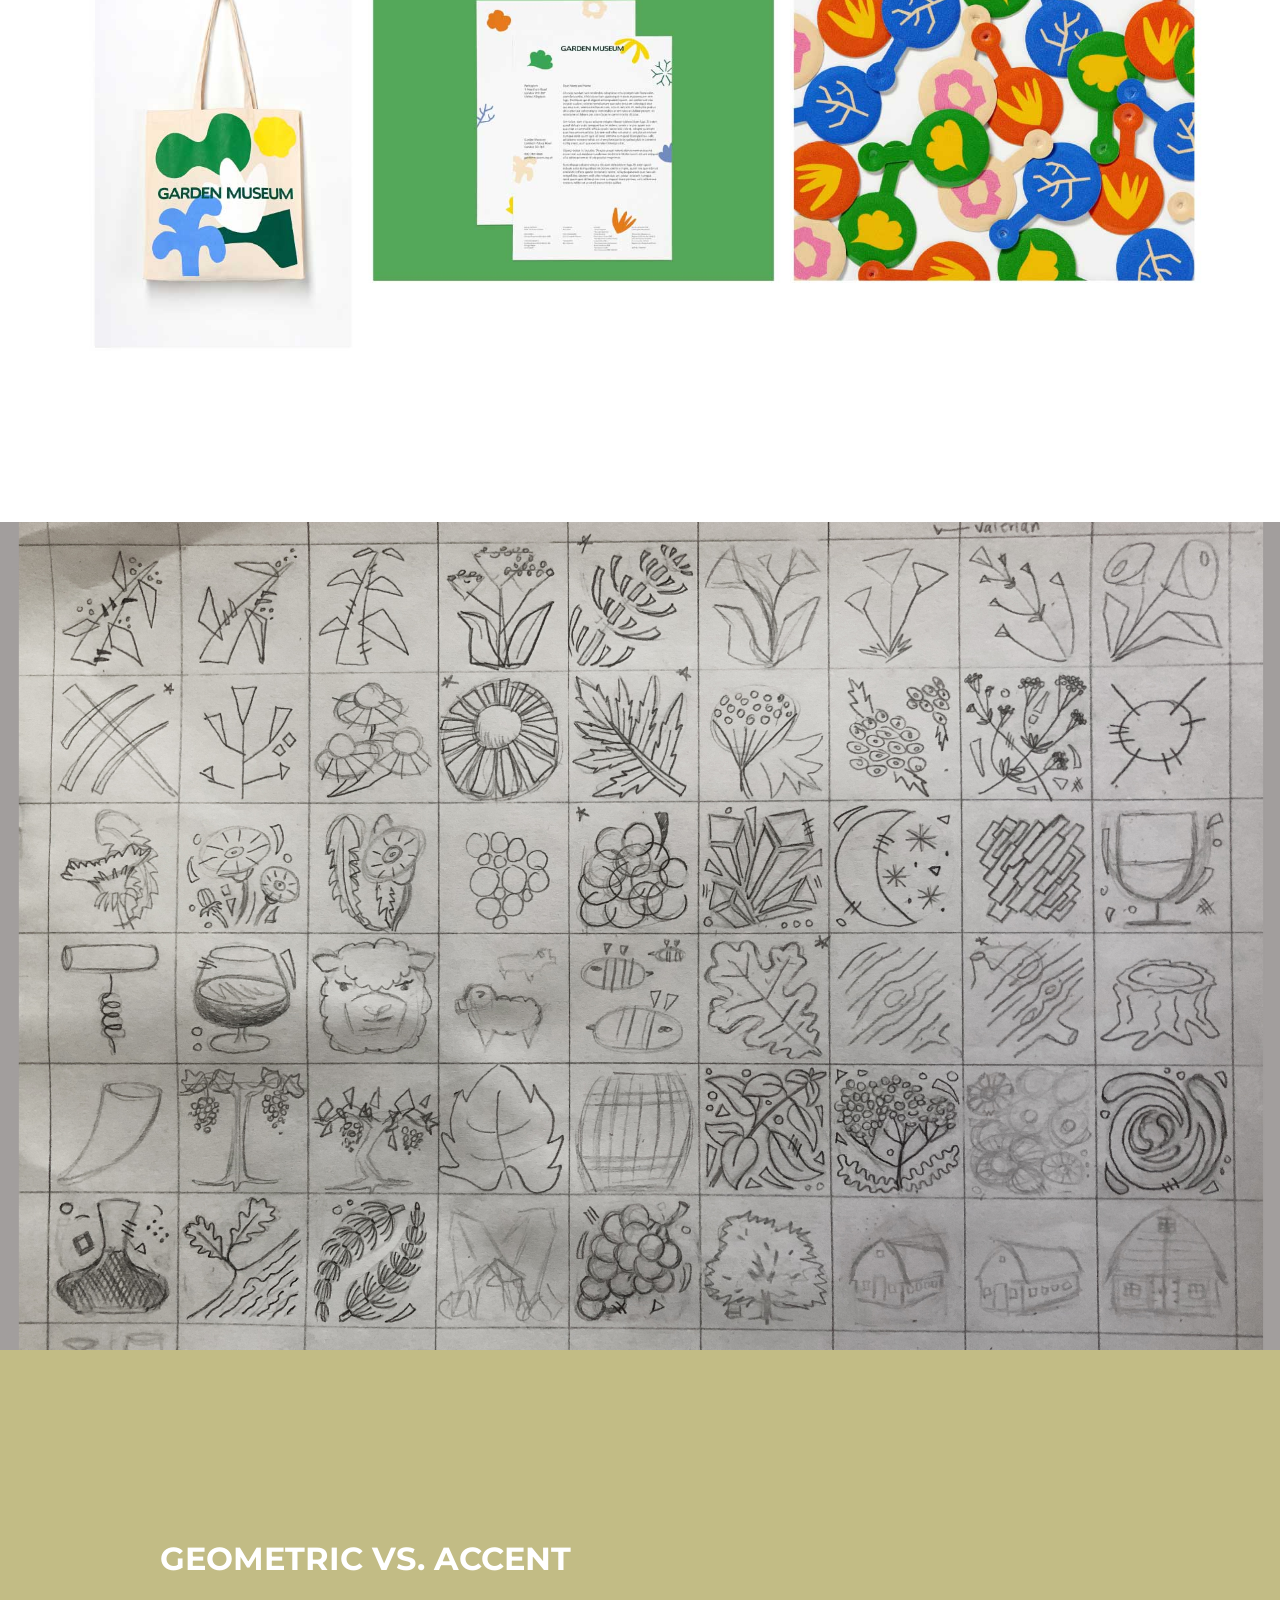
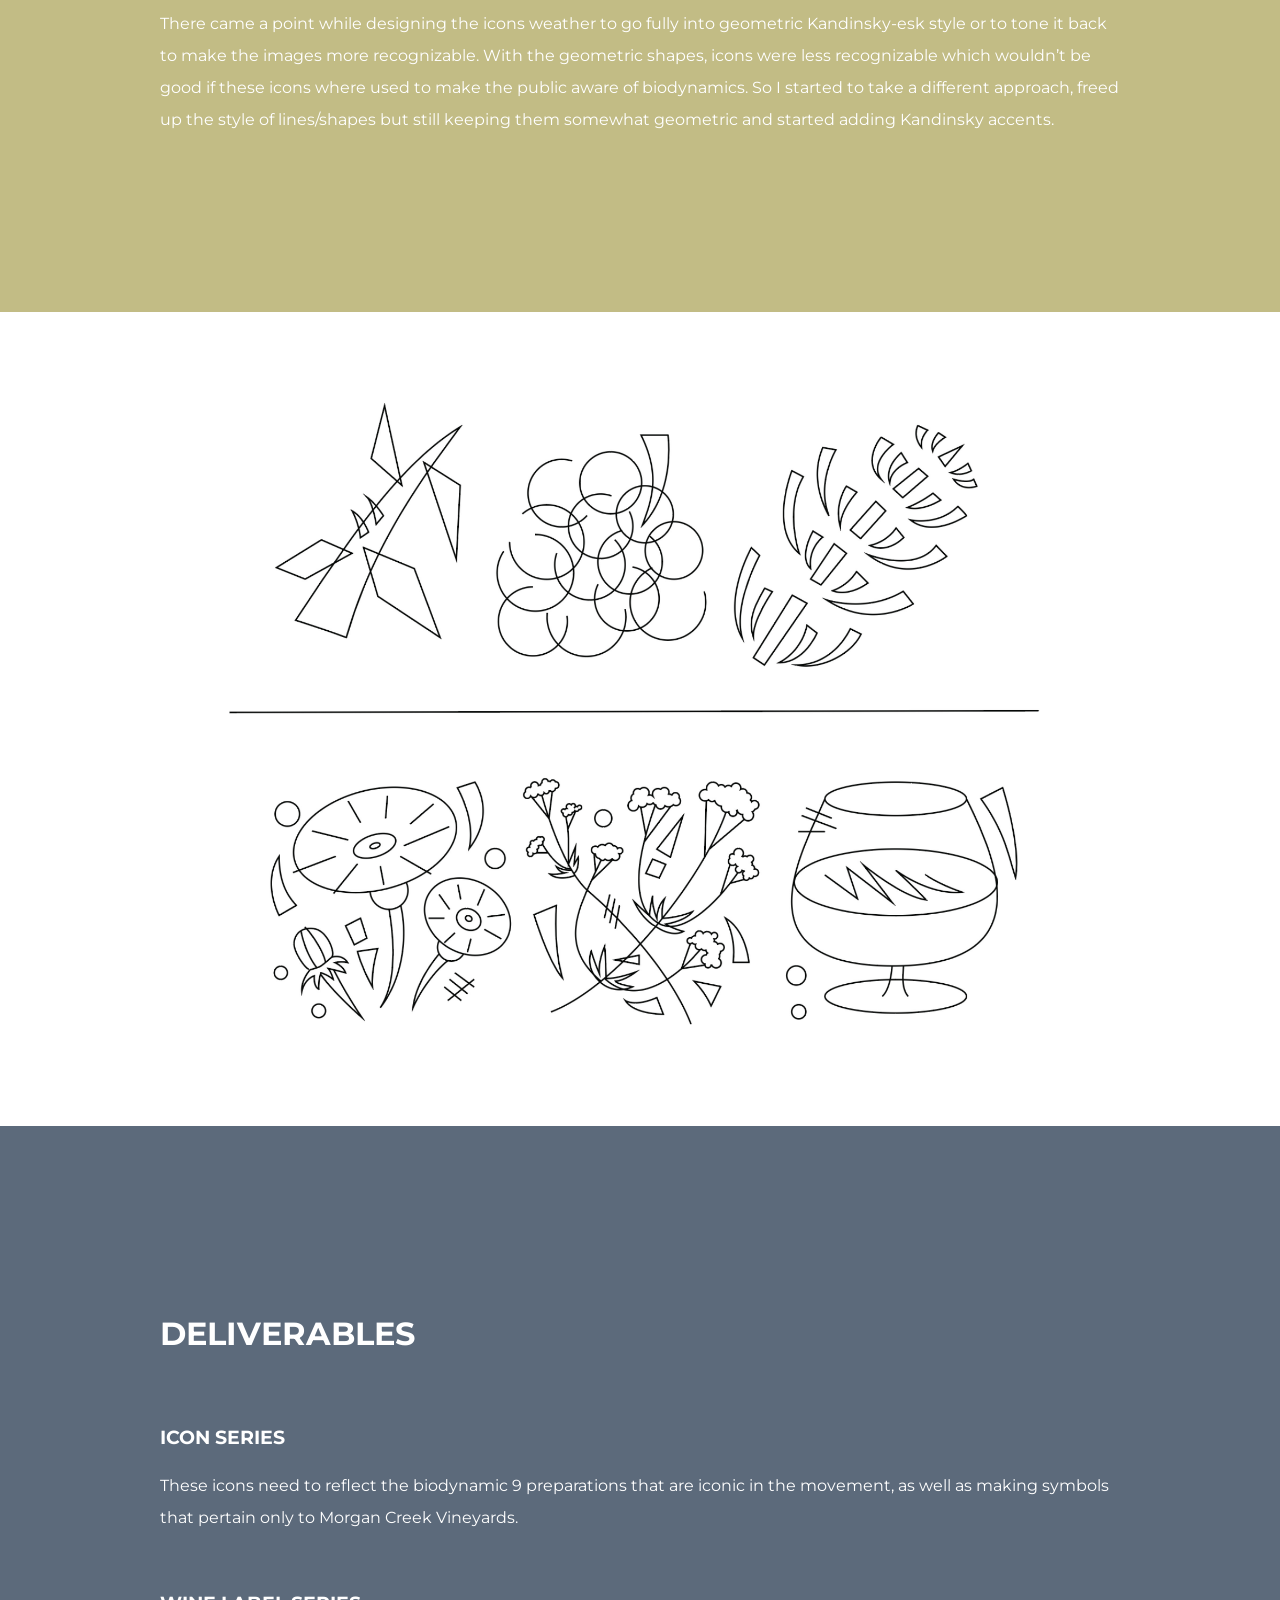
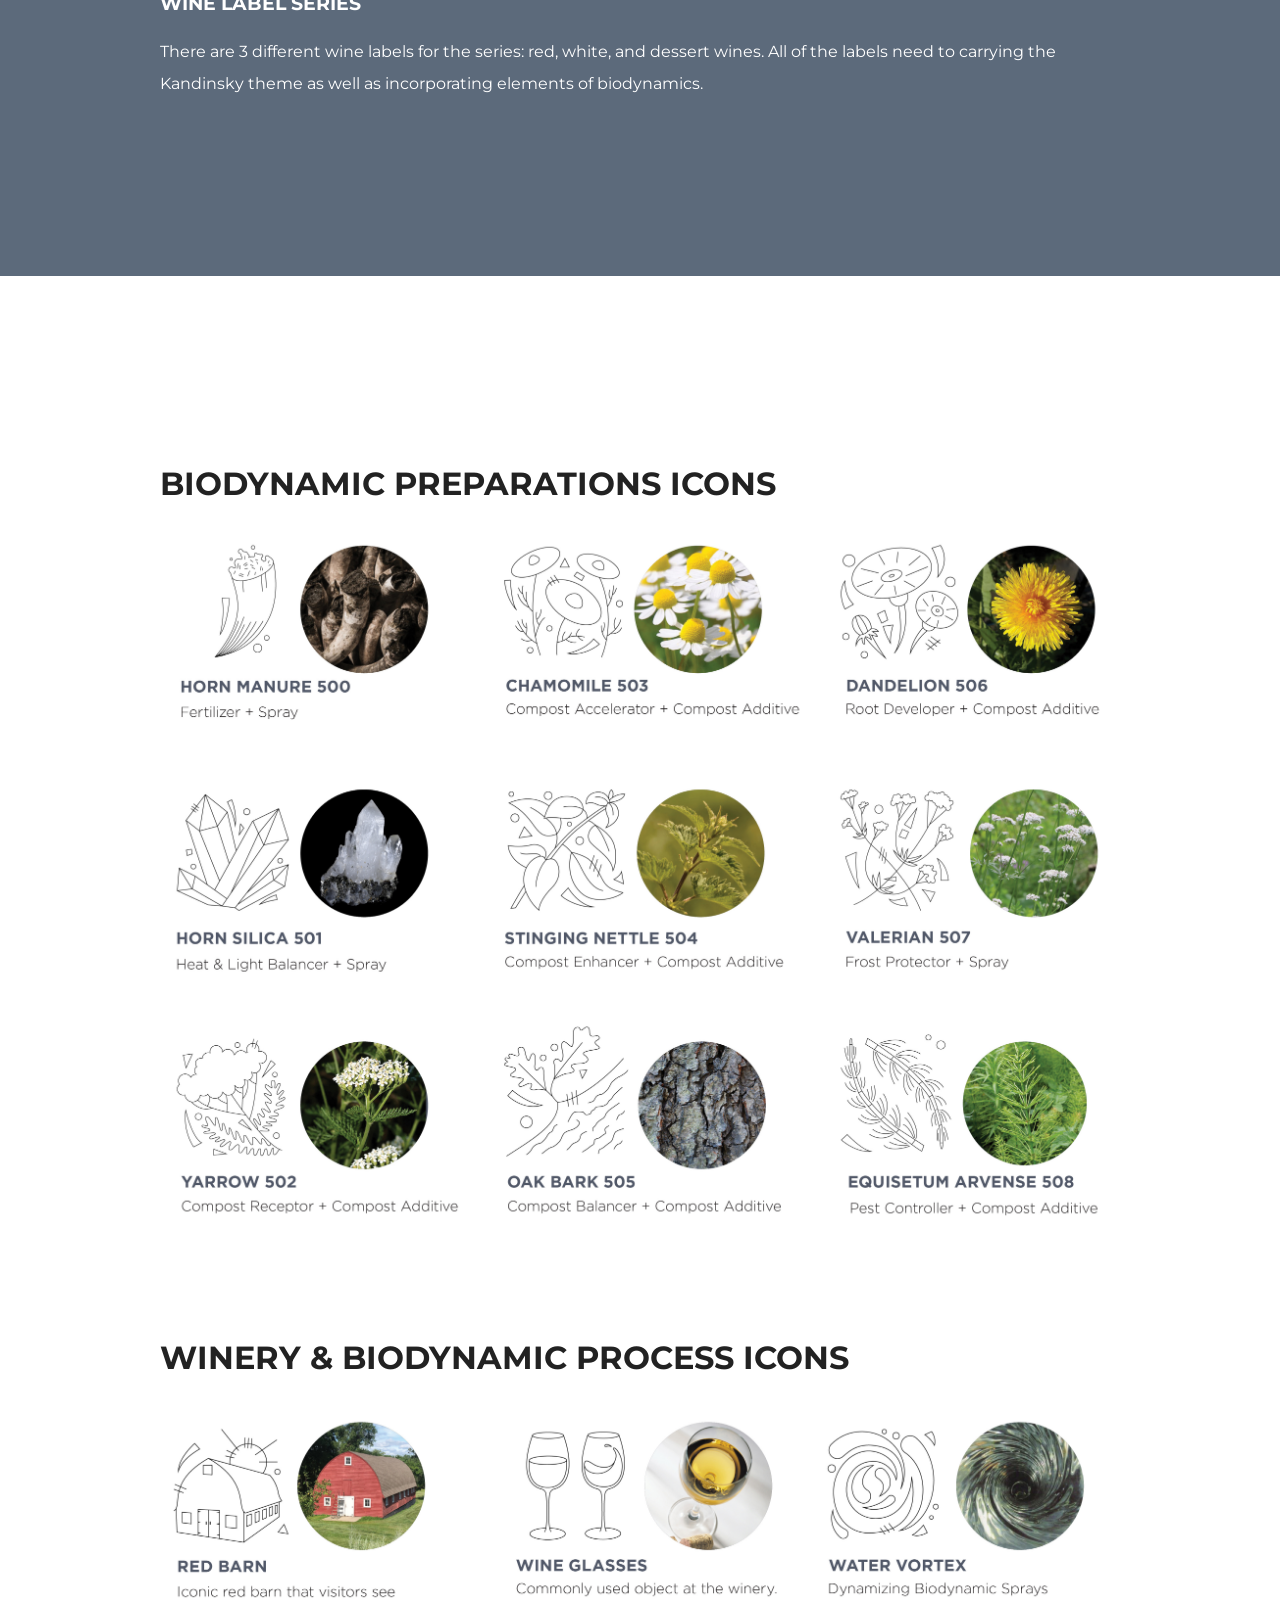
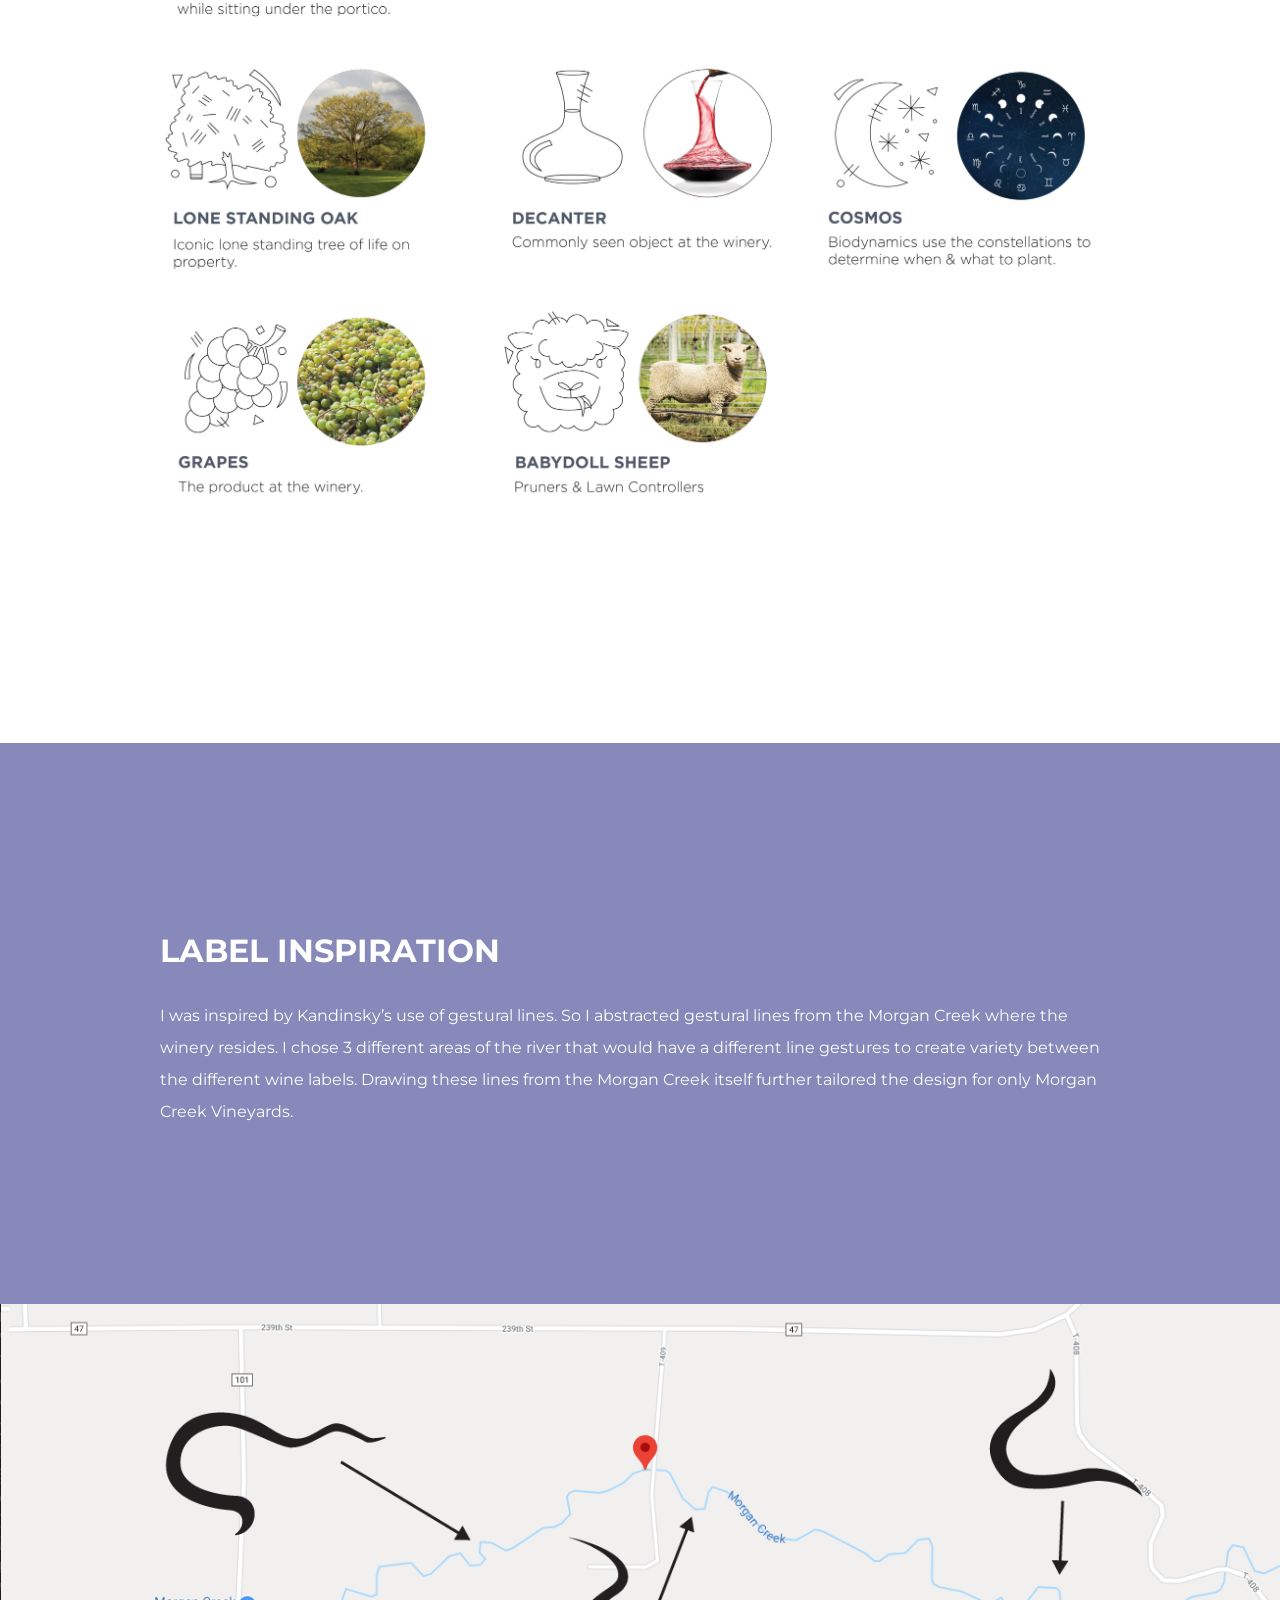
==== commit 431f7534: "Problem Statement Biodynamics is an important philosophy to explore because it is a great holistic t" ====
--- a/capstone.html
+++ b/capstone.html
@@ -45,7 +45,7 @@
 	<h2>WHAT IS BIODYNAMICS?</h2>	
 	<p>You might be wondering, what is biodynamics? It is an ecological, holistic, &amp; earth conscious form of farming that was founded by the philosopher &amp; scientist Rudolf Steiner. Many of the methods used in biodynamics are created in consideration of how all elements work together. For example there are animals such as sheep on the farm to prune the weeds, fermented manure that enhances the root systems, and a lunar calendar that determines the different treatments for a variety of plants. Similar to organic farming the use of chemicals such as herbicides and pesticides are strictly prohibited. </p>
 
-	<p>Biodynamics is an important concept to explore because it is a great holistic tool to combat climate change and promotes healthier soil and habitats. The challenge here is to incorporate biodynamics and Kandinsky inspired elements into their pre-existing brand.</p>
+	<p>Biodynamics is an important philosophy to explore because it is a great holistic tool to combat climate change. The challenge here is to create social awareness by incorporating biodynamics into the preexisting brand.</p>
 </div>
 
 	<img src="img/soil-2.jpg" alt="image of roots growing in the soil">
@@ -155,7 +155,7 @@
 </section>
 
 <div class="flexability">
-	<h2>Flexability</h2>
+	<h2>Flexibility</h2>
 	<p>The brand extension that I created allows for flexibility due to its modular design. It can be used in patterns, T-shirts, bags, photography, menus, business stationary, festival branding, and much more. The icons are not just a great tool to create awareness of biodynamics but also serves to promote the winery’s unique location along the Morgan Creek valley. This fresh new look will definitely make the winery stick out of the crowd. It will attract more sophisticated audiences who appreciate the arts as well as the next generation of wine lovers.</p>
 </div>
 	
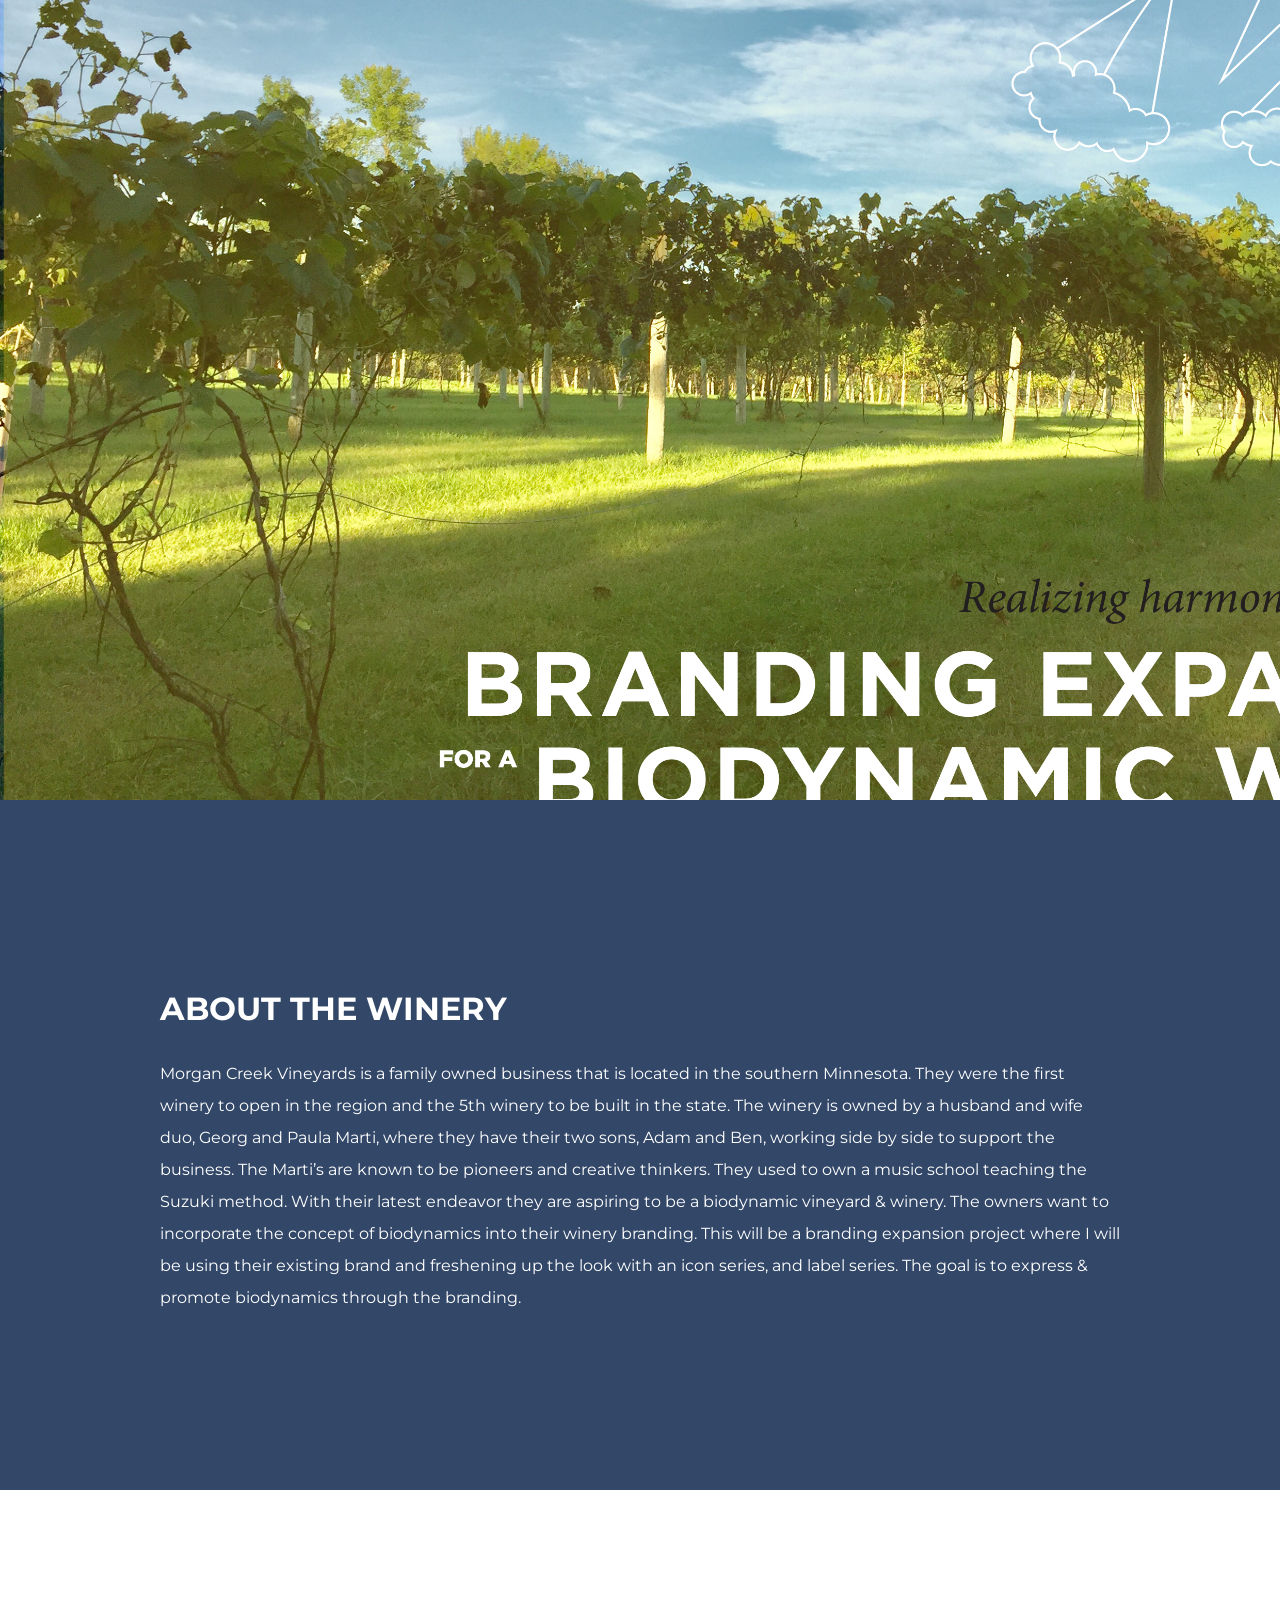
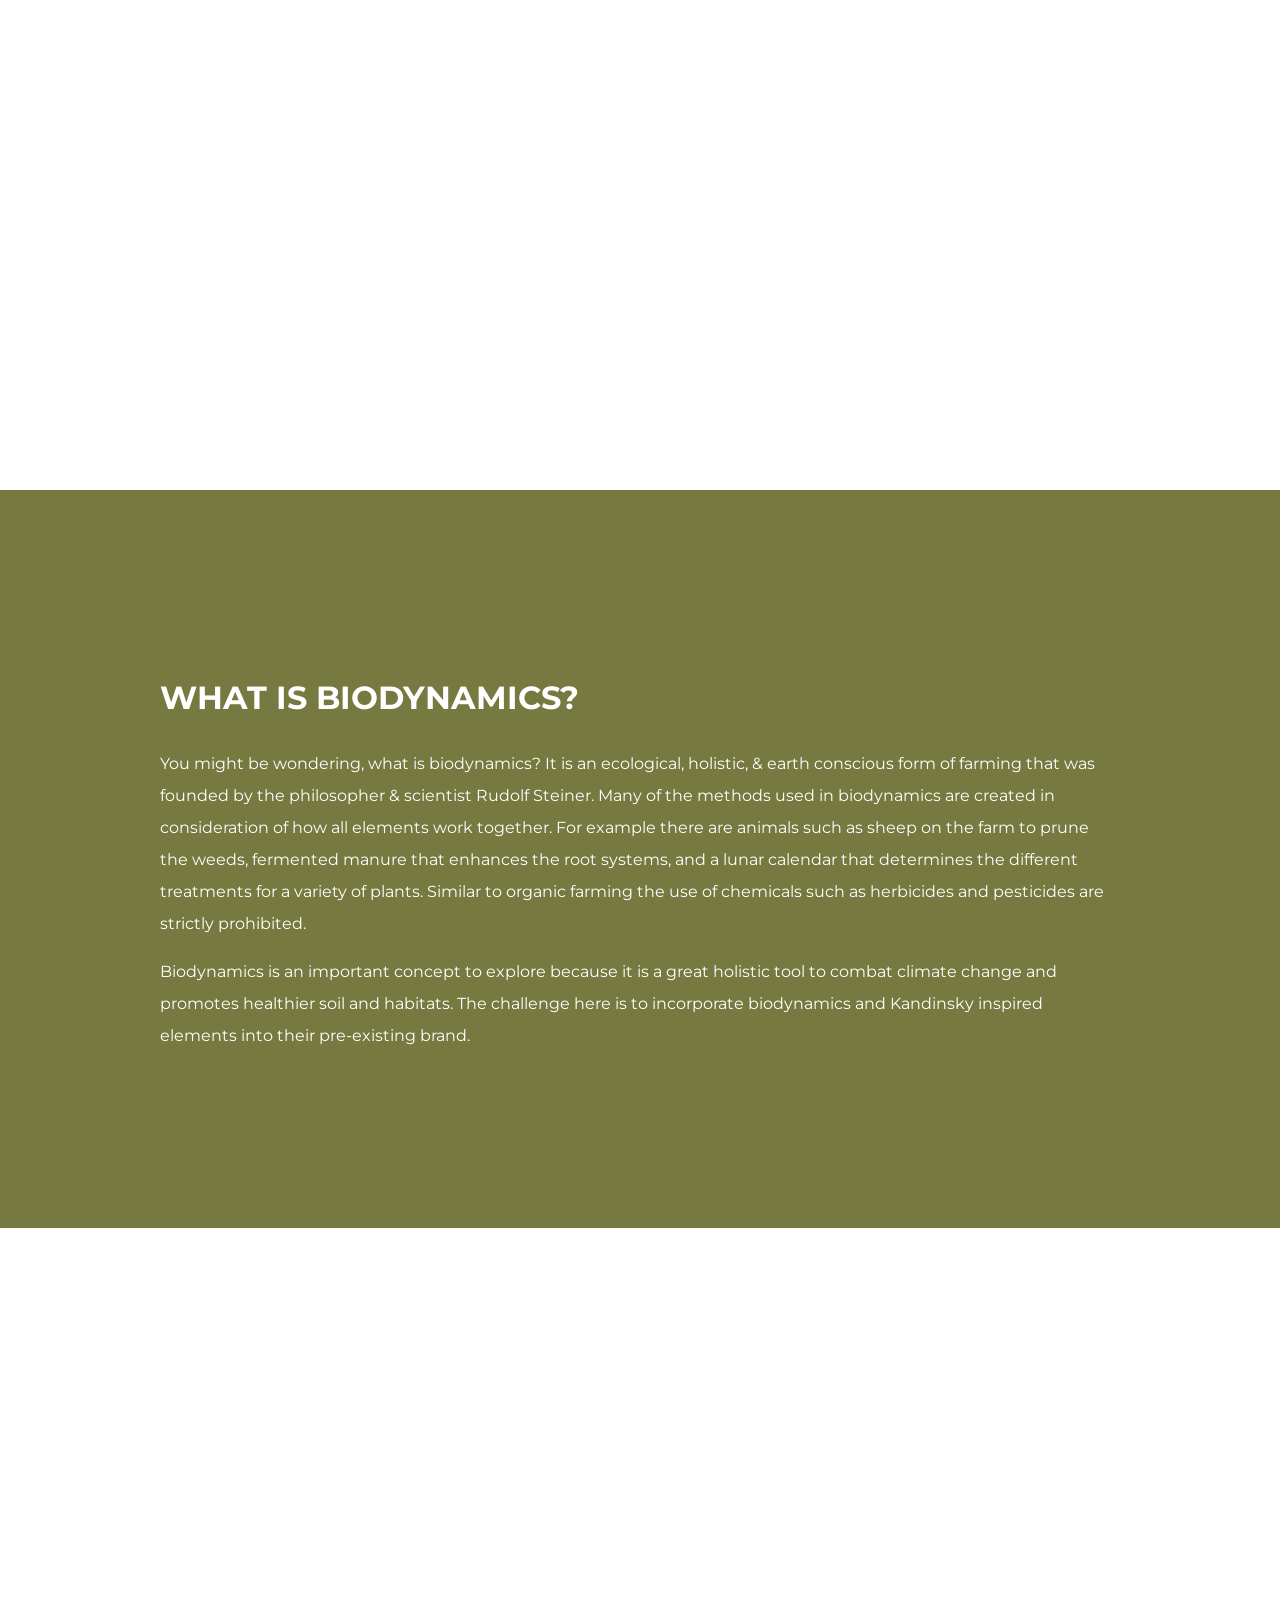
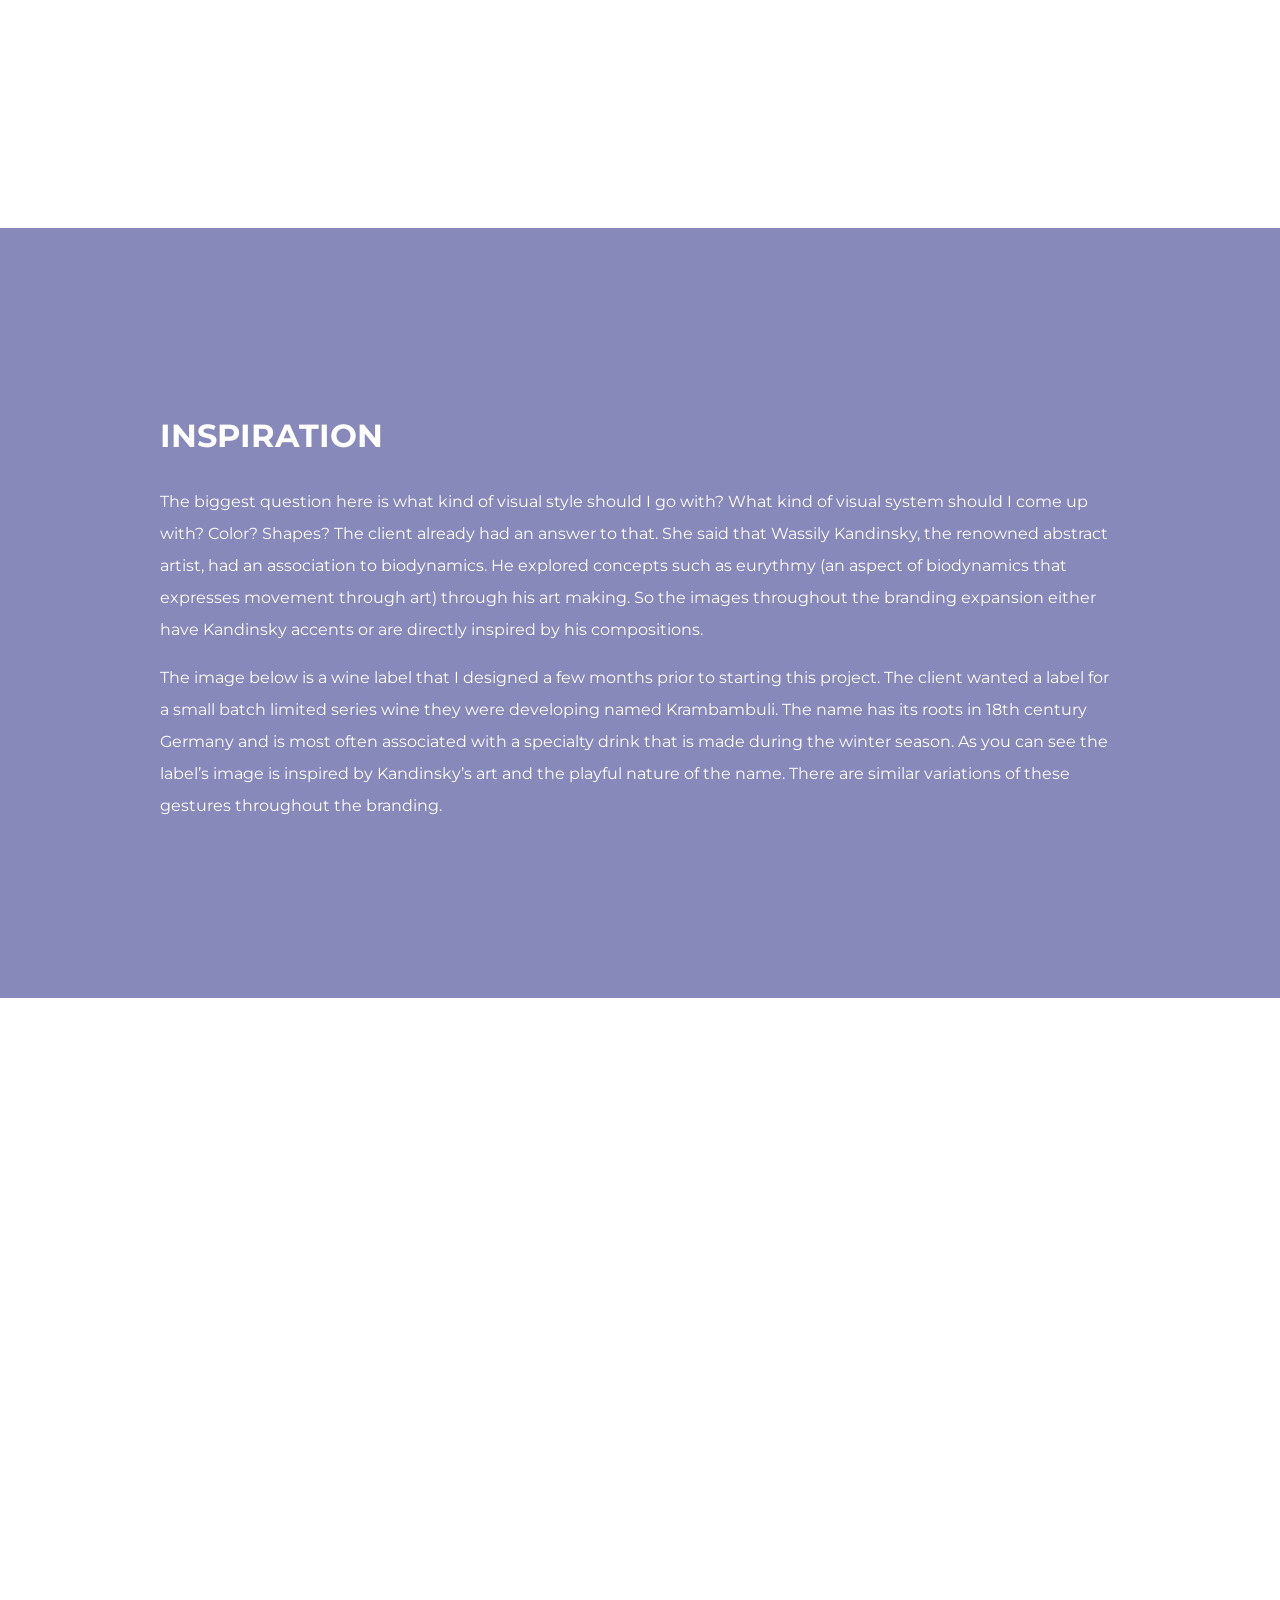
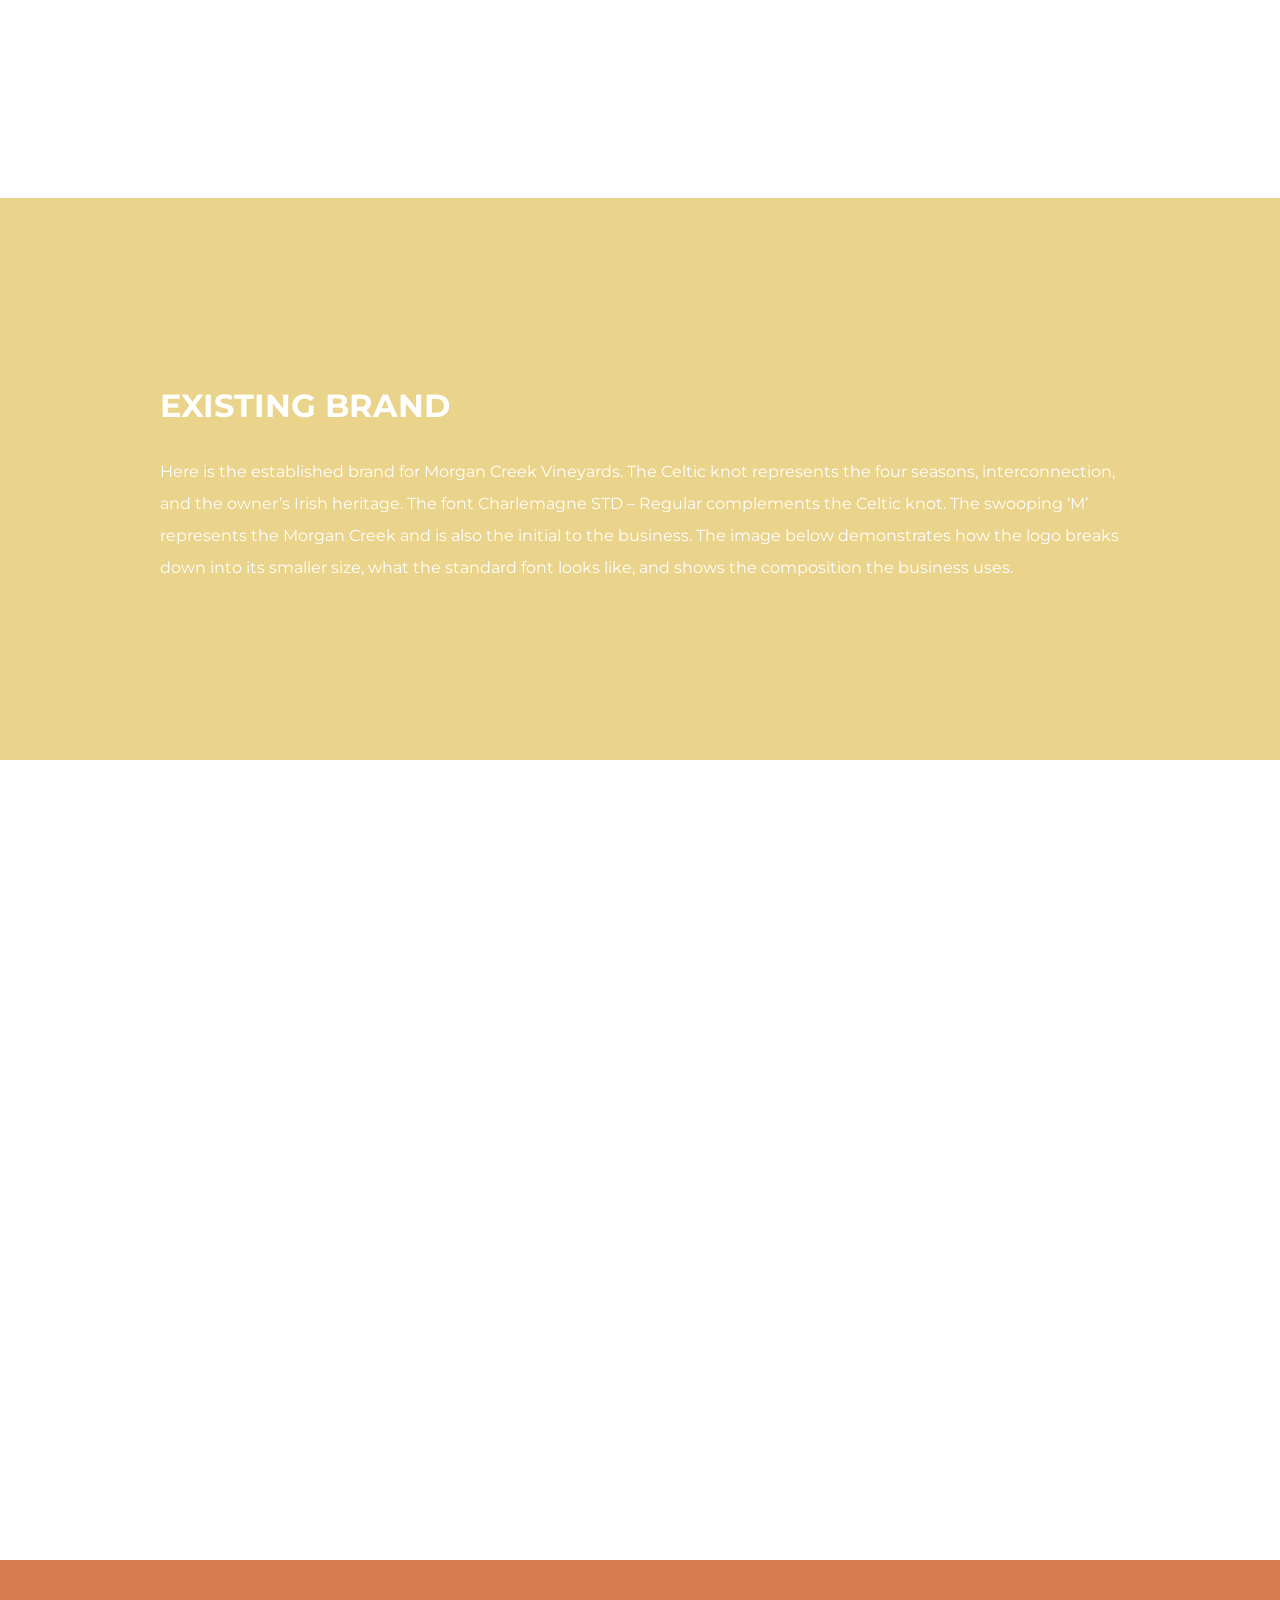
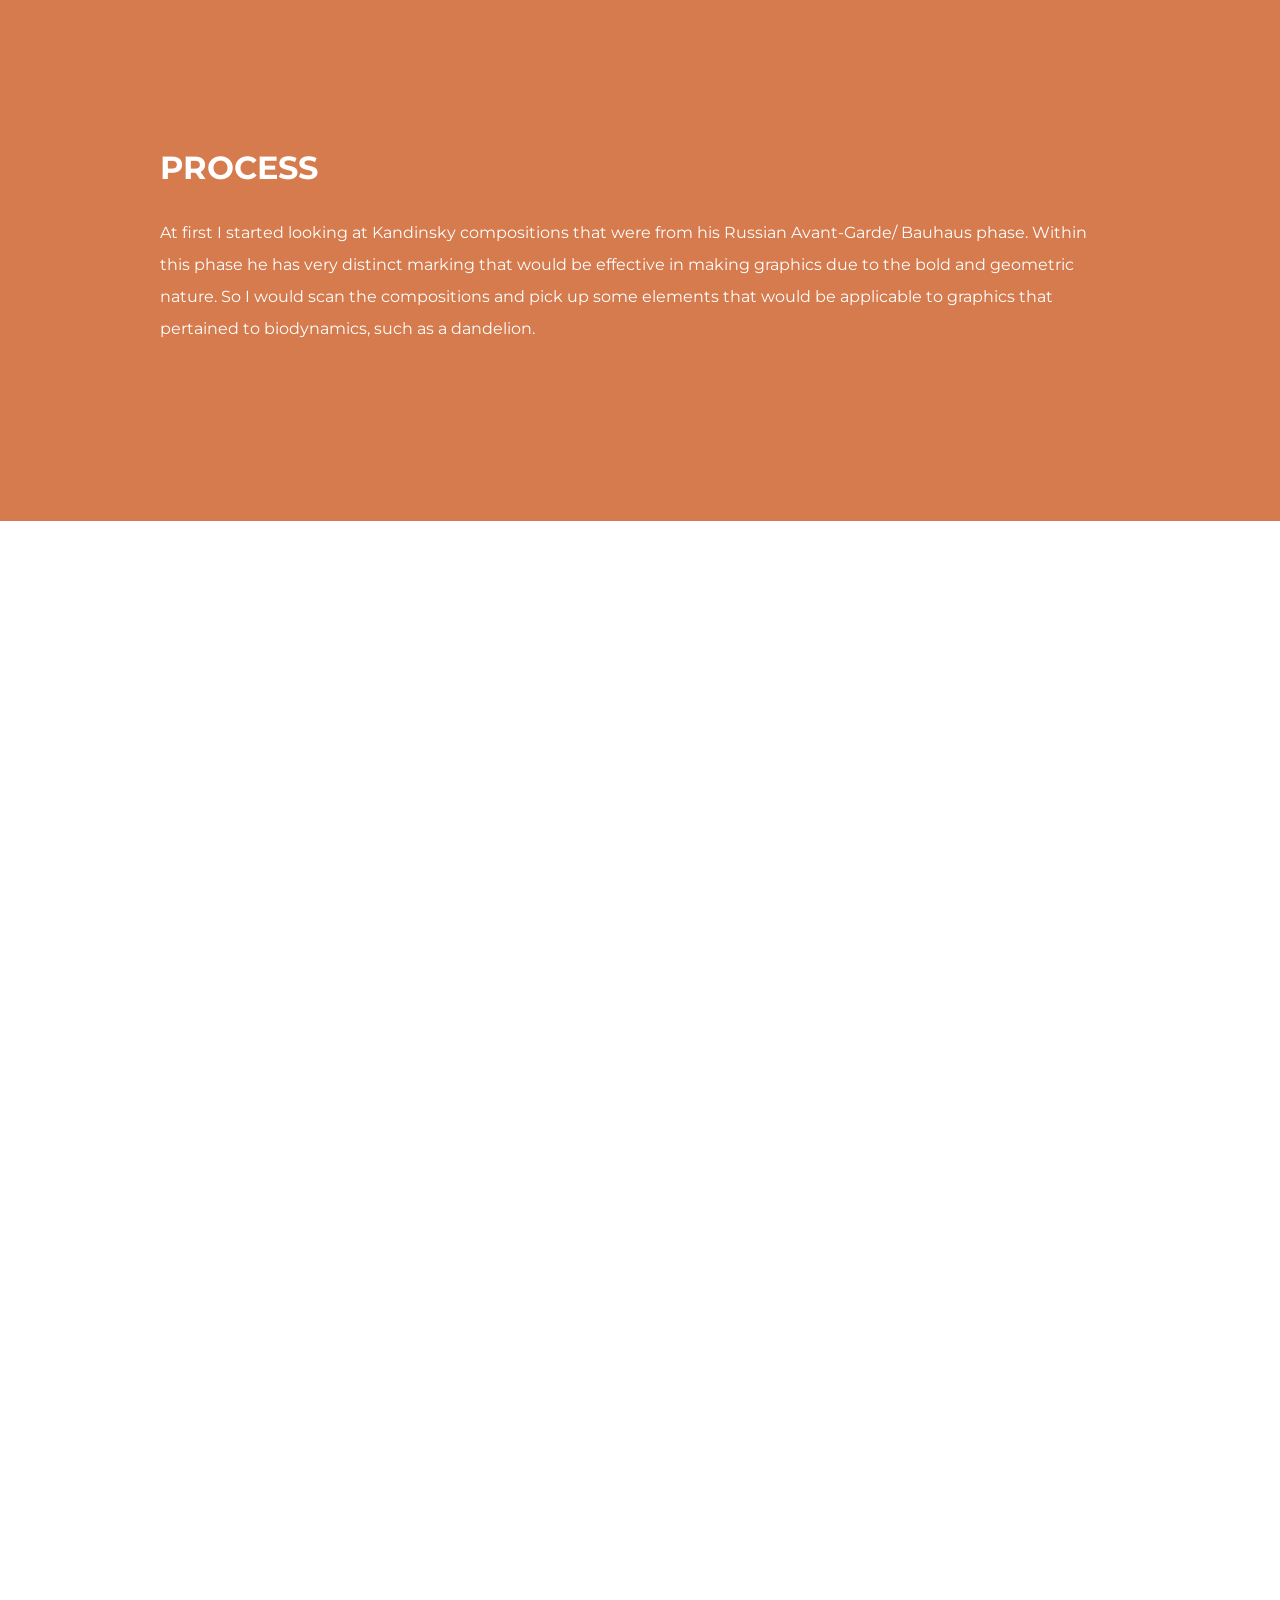
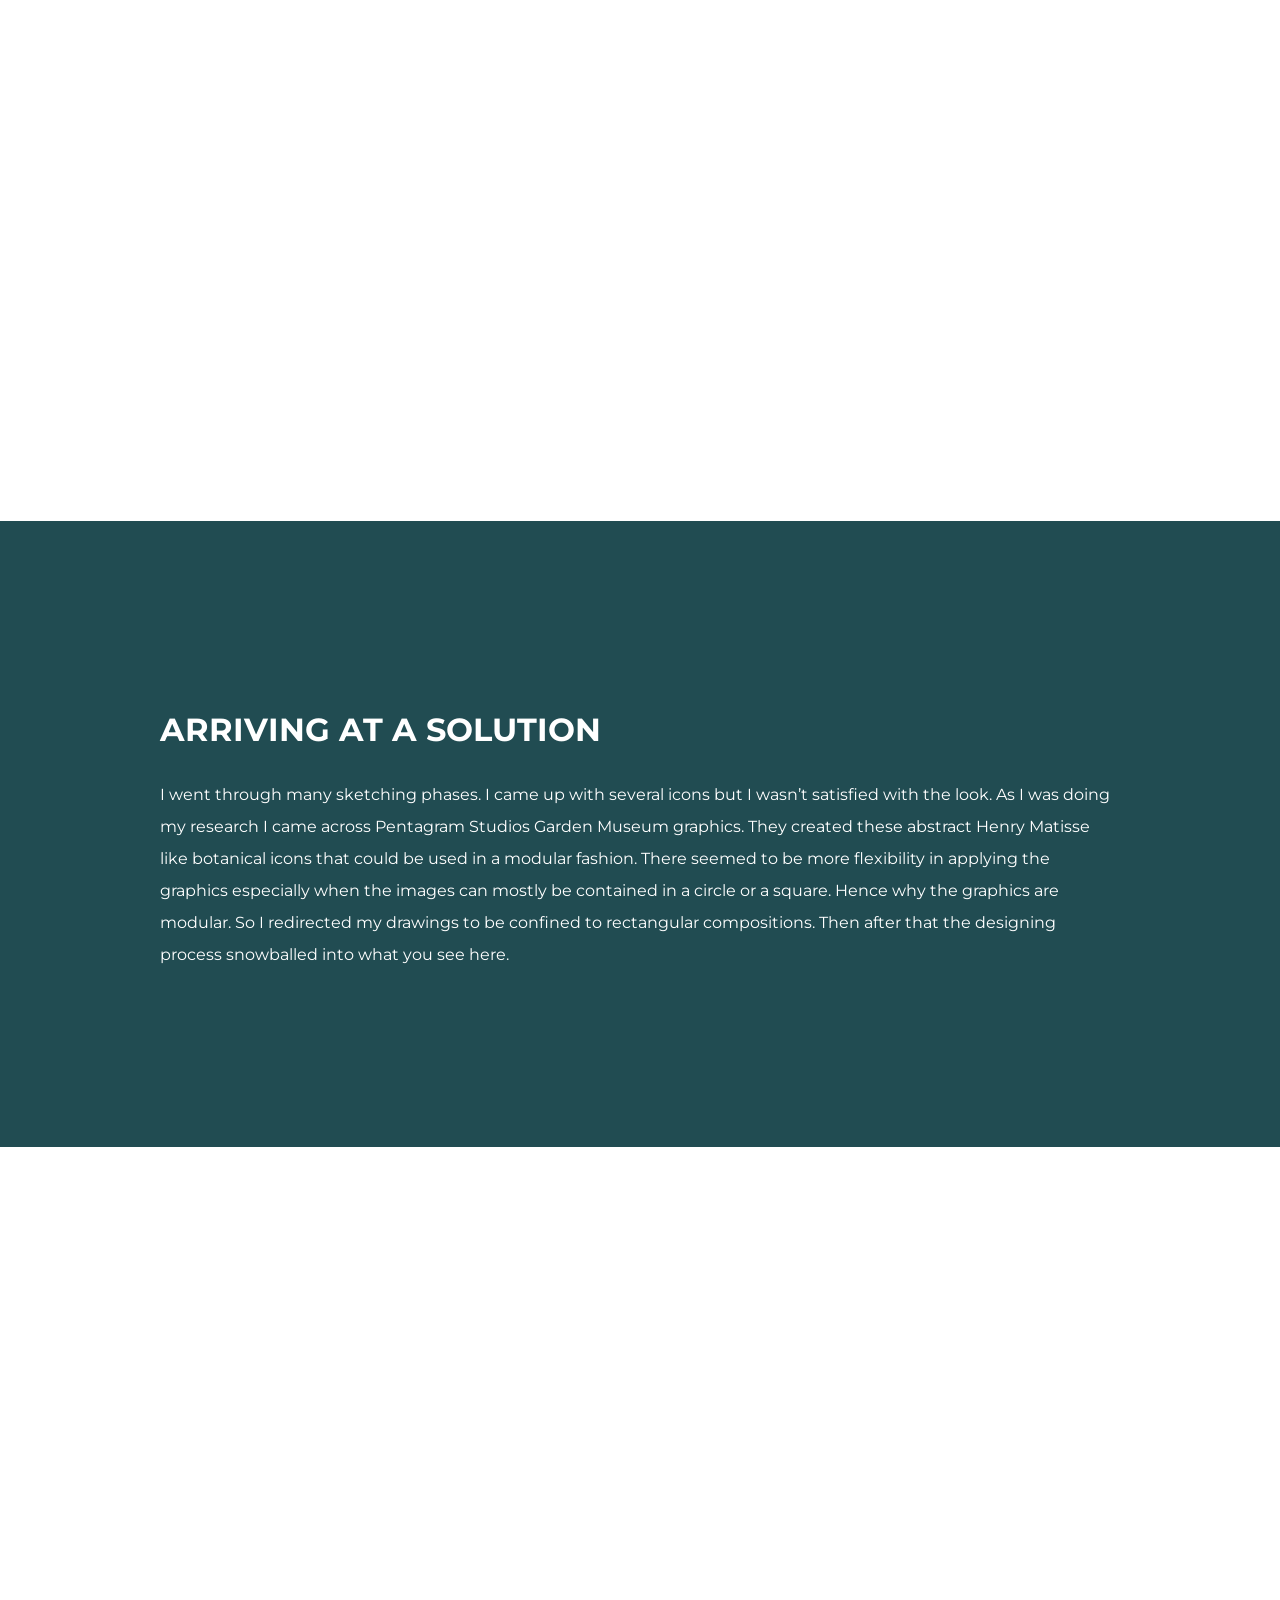
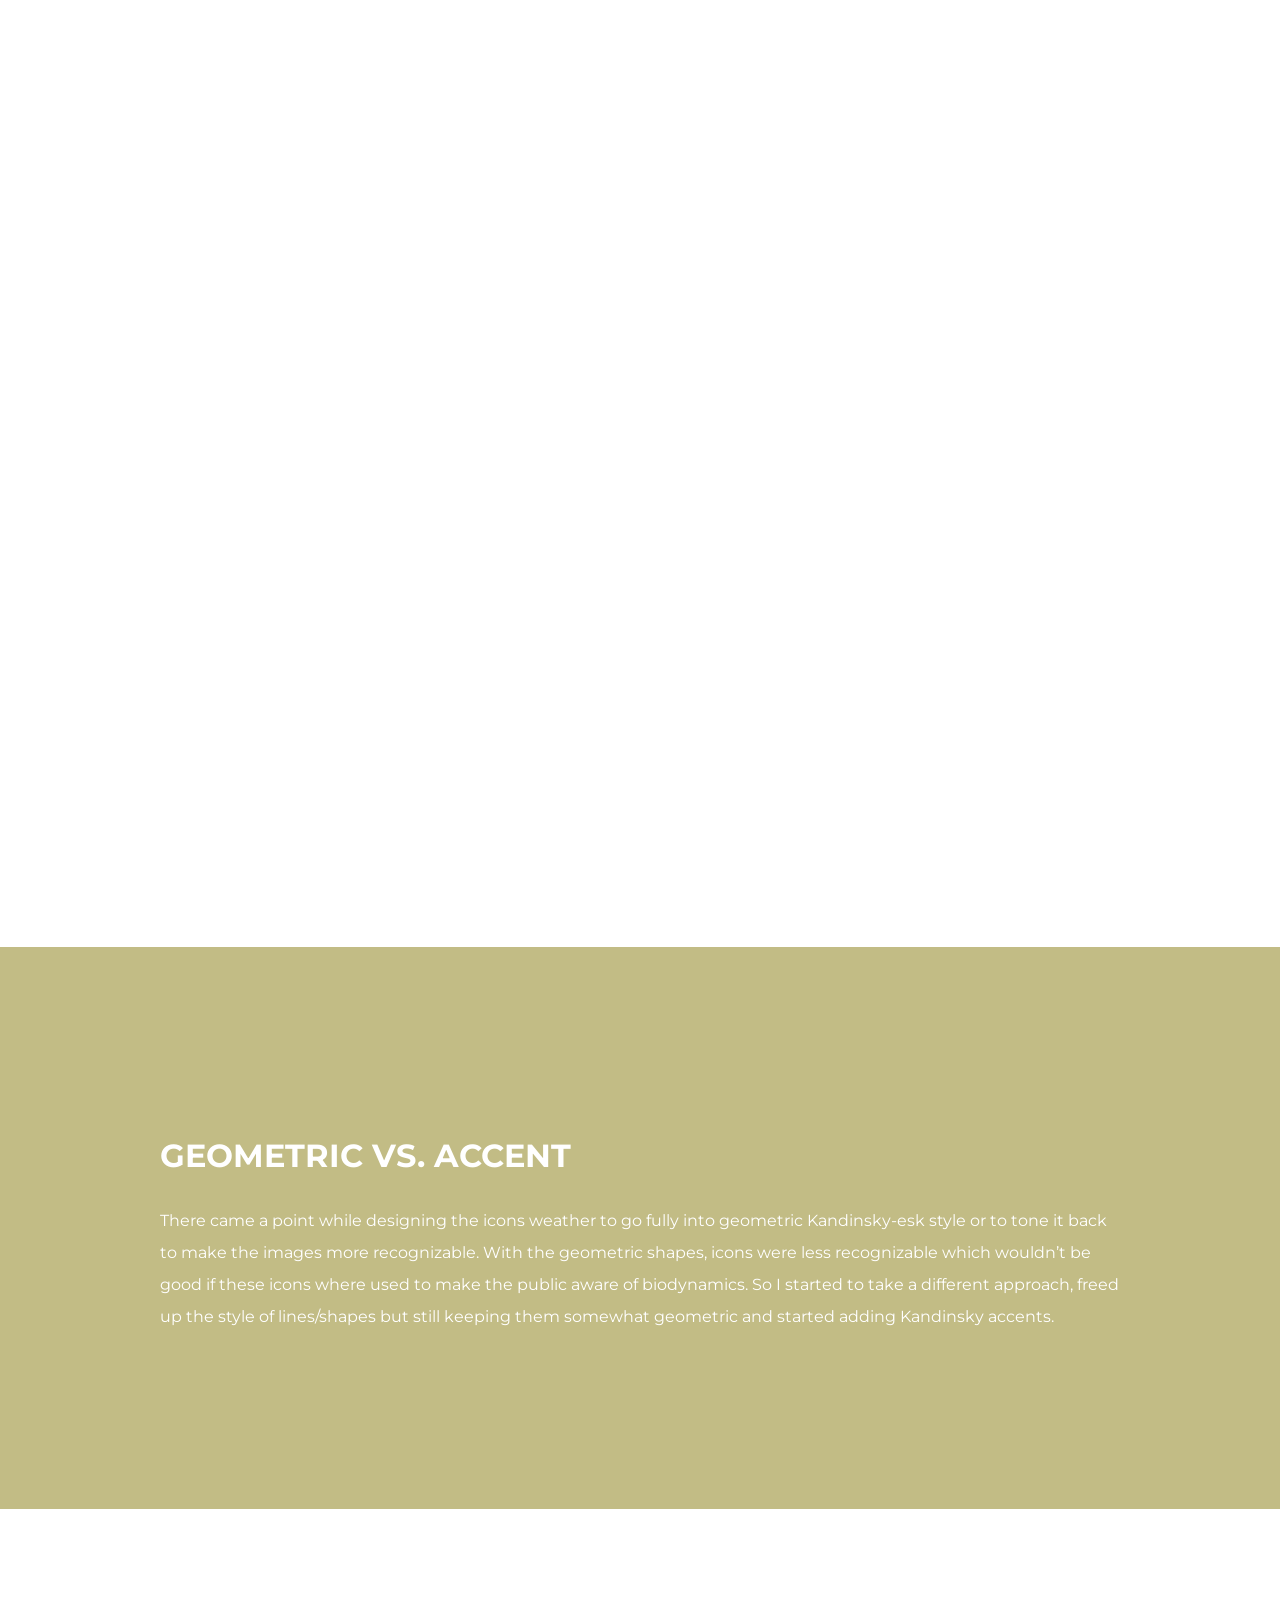
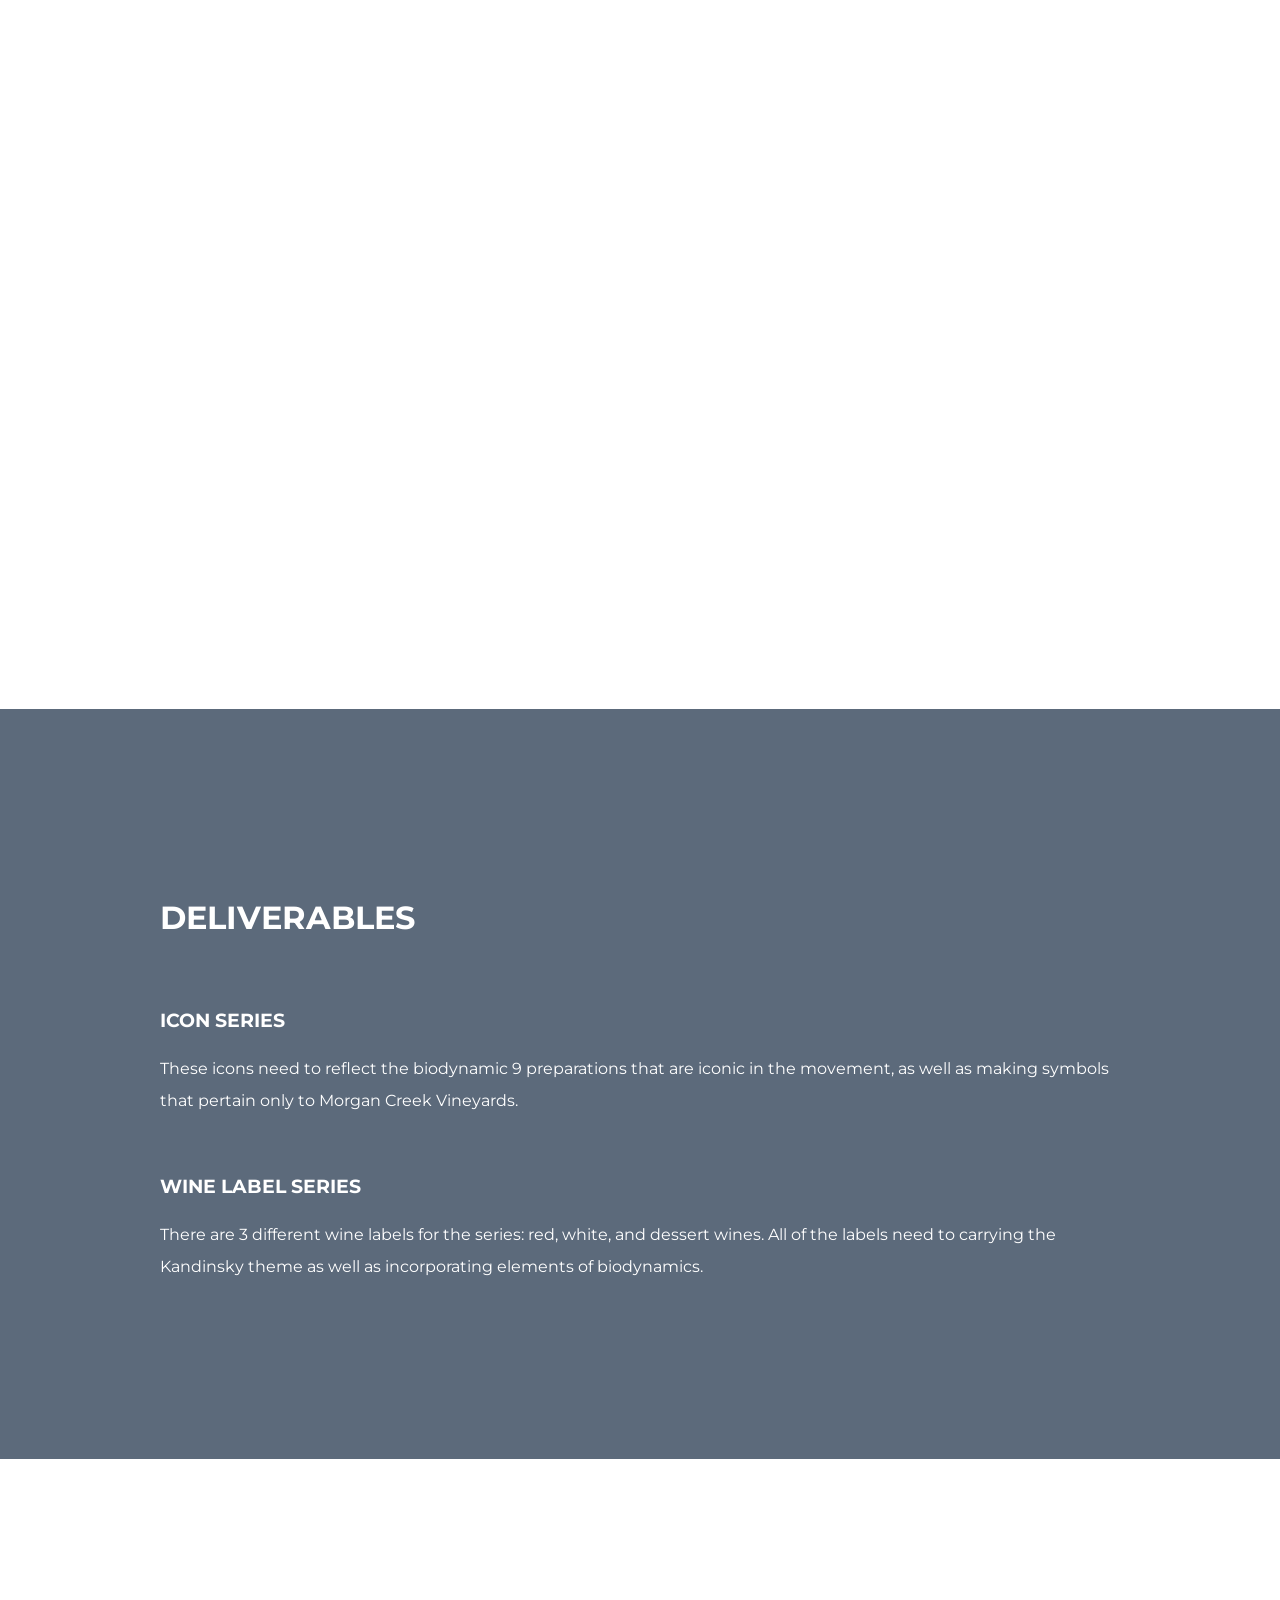
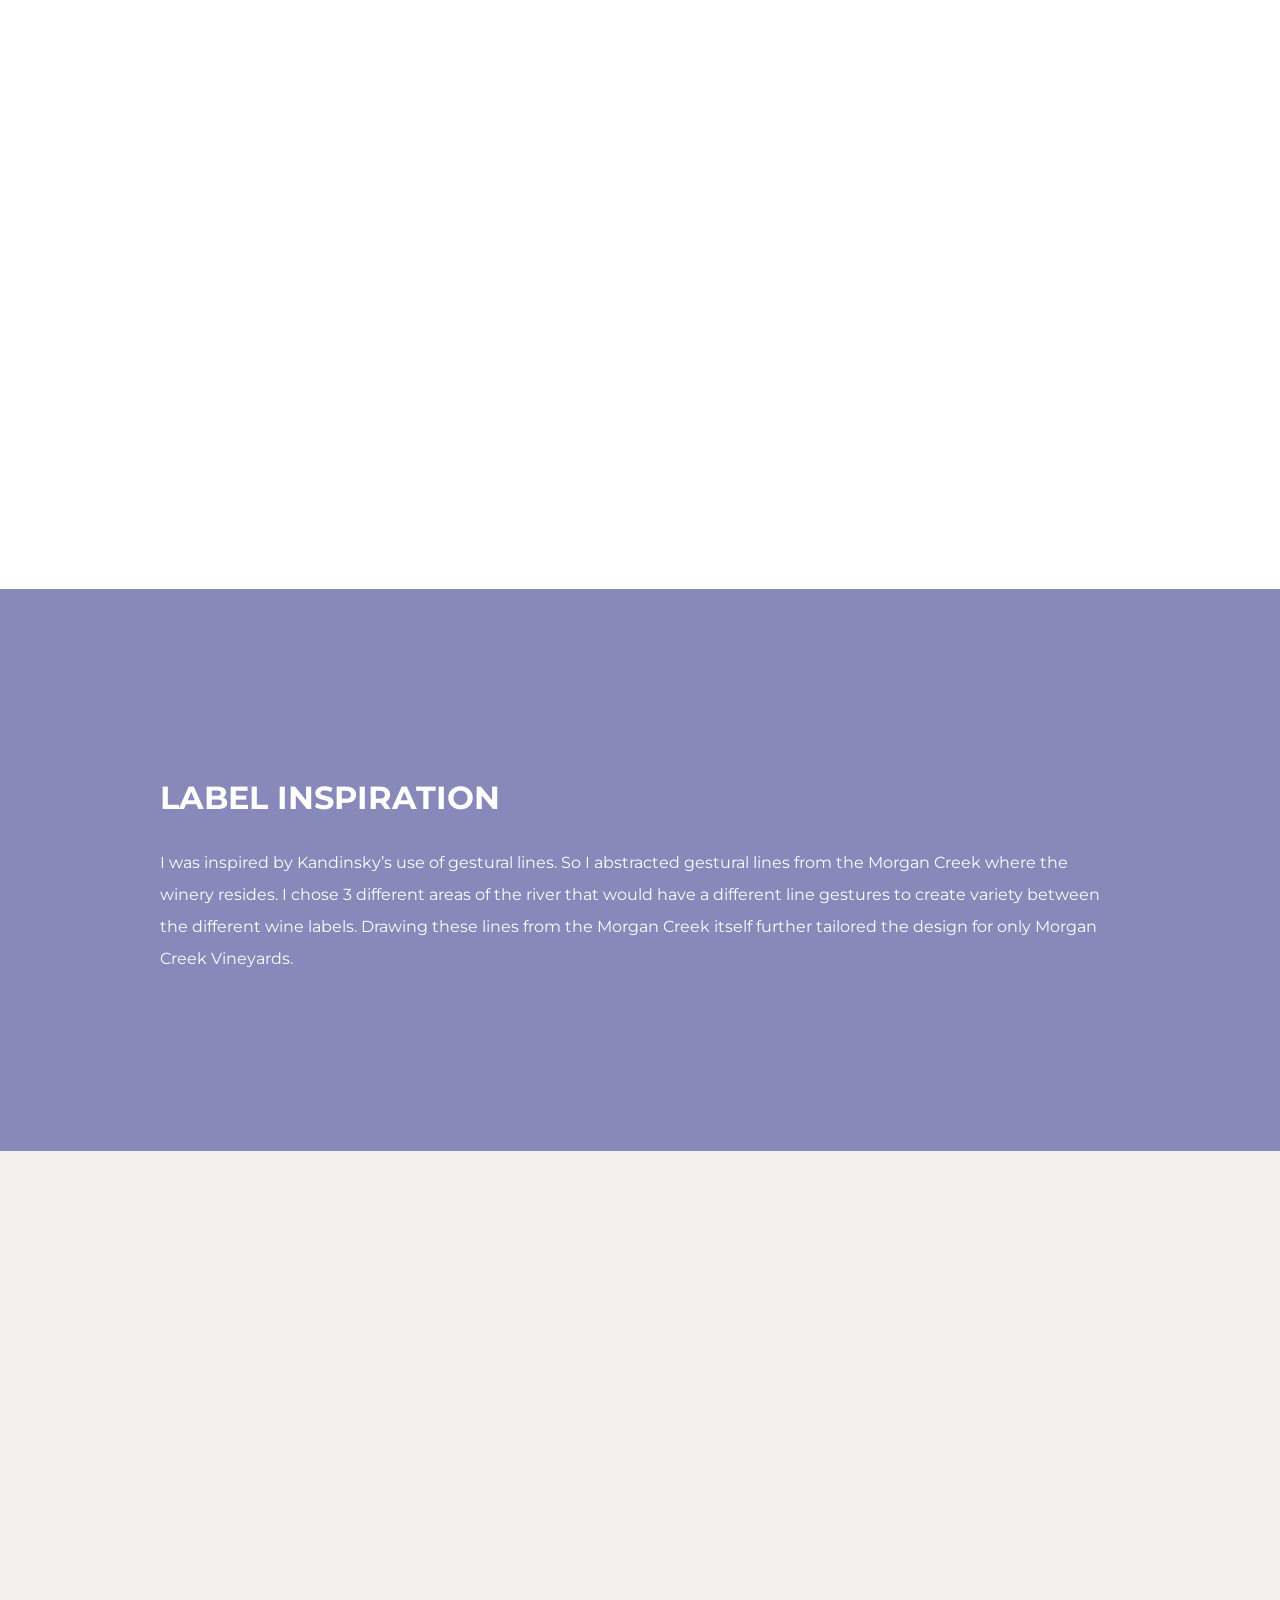
==== commit 1639437b: "Added parallax to html & css Finally tackled the parallax successfully!" ====
--- a/capstone.html
+++ b/capstone.html
@@ -30,36 +30,37 @@
   <!-- Add your site or application content here -->
 
 
-	<img src="img/vineyard_1.jpg" alt="vineyard with blue sky and a shadow casted over some of the vines">
+	<div id="titleimage" class='parallaxify'> 
+	</div>
 
 <div class="about"> 
 	<h2>ABOUT THE WINERY</h2>
 	<p>Morgan Creek Vineyards is a family owned business that is located in the southern Minnesota. They were the first winery to open in the region and the 5th winery to be built in the state. The winery is owned by a husband and wife duo, Georg and Paula Marti, where they have their two sons, Adam and Ben, working side by side to support the business. The Marti’s are known to be pioneers and creative thinkers. They used to own a music school teaching the Suzuki method. With their latest endeavor they are aspiring to be a biodynamic vineyard &amp; winery. The owners want to incorporate the concept of biodynamics into their winery branding. This will be a branding expansion project where I will be using their existing brand and freshening up the look with an icon series, and label series. The goal is to express &amp; promote biodynamics through the branding.</p>
 </div>
 	
-	<div class="photo" data-stellar-ratio="2">
- 	<img src="img/winery.jpg" alt="image of the winery building"data-stellar-ratio="2">
+	<div id="winery" class='parallaxify'>
  	</div>
 
 <div class="biodynamic">
 	<h2>WHAT IS BIODYNAMICS?</h2>	
 	<p>You might be wondering, what is biodynamics? It is an ecological, holistic, &amp; earth conscious form of farming that was founded by the philosopher &amp; scientist Rudolf Steiner. Many of the methods used in biodynamics are created in consideration of how all elements work together. For example there are animals such as sheep on the farm to prune the weeds, fermented manure that enhances the root systems, and a lunar calendar that determines the different treatments for a variety of plants. Similar to organic farming the use of chemicals such as herbicides and pesticides are strictly prohibited. </p>
 
-	<p>Biodynamics is an important philosophy to explore because it is a great holistic tool to combat climate change. The challenge here is to create social awareness by incorporating biodynamics into the preexisting brand.</p>
-</div>
-
-	<img src="img/soil-2.jpg" alt="image of roots growing in the soil">
-
-
-<div class="inspiration">
+	<p>Biodynamics is an important concept to explore because it is a great holistic tool to combat climate change and promotes healthier soil and habitats. The challenge here is to incorporate biodynamics and Kandinsky inspired elements into their pre-existing brand.</p>
+</div>
+
+	<div id= "soil" class='parallaxify'> 
+	</div>
+
+
+<div class="inspiration_1">
 	<h2>Inspiration</h2>
 	<p>The biggest question here is what kind of visual style should I go with? What kind of visual system should I come up with? Color? Shapes? The client already had an answer to that. She said that Wassily Kandinsky, the renowned abstract artist, had an association to biodynamics. He explored concepts such as eurythmy (an aspect of biodynamics that expresses movement through art) through his art making. So the images throughout the branding expansion either have Kandinsky accents or are directly inspired by his compositions.</p>
 
 	<p>The image below is a wine label that I designed a few months prior to starting this project. The client wanted a label for a small batch limited series wine they were developing named Krambambuli. The name has its roots in 18th century Germany and is most often associated with a specialty drink that is made during the winter season. As you can see the label’s image is inspired by Kandinsky’s art and the playful nature of the name. There are similar variations of these gestures throughout the branding.</p>
 </div>
 
-<div class="krambambuli">
-	<img src="img/krambambuli.png" width alt="wine label with Wassily Kandinsky style">
+<div id="krambambuli"  class='parallaxify'>
+	
 </div>
 
 <div class="ex_brand">
@@ -67,8 +68,7 @@
 	<p>Here is the established brand for Morgan Creek Vineyards. The Celtic knot represents the four seasons, interconnection, and the owner’s Irish heritage. The font Charlemagne STD – Regular complements the Celtic knot. The swooping ‘M’ represents the Morgan Creek and is also the initial to the business. The image below demonstrates how the logo breaks down into its smaller size, what the standard font looks like, and shows the composition the business uses.</p>
 </div>
 	
-	<div class="mcvbrand">
-		<img src="img/mcvbrand.png" alt="Morgan Creek Vineyards logo with a Kandinsky painting"> 
+	<div id="mcvbrand" class='parallaxify'>
 	</div>
 
 
@@ -77,35 +77,31 @@
 	<p>At first I started looking at Kandinsky compositions that were from his Russian Avant-Garde/ Bauhaus phase. Within this phase he has very distinct marking that would be effective in making graphics due to the bold and geometric nature. So I would scan the compositions and pick up some elements that would be applicable to graphics that pertained to biodynamics, such as a dandelion.</p>
 </div>
 
-<div class="sketch_1">
-	<img src="img/sketching_1.jpg" width alt="sketches of plants and kandisky-esk markings">
-</div>
-
-<div class="firsticons">
-	<img src="img/firsticons.jpg" width alt="first set of biodynamic icons">
-</div>
+	<div id="sketch_1" class='parallaxify'>
+	</div>
+
+	<div id="firsticons" class='parallaxify'>
+	</div>
 
 <div class="solution">
 <h2>Arriving at a Solution</h2>
 	<p>I went through many sketching phases. I came up with several icons but I wasn’t satisfied with the look. As I was doing my research I came across Pentagram Studios Garden Museum graphics. They created these abstract Henry Matisse like botanical icons that could be used in a modular fashion. There seemed to be more flexibility in applying the graphics especially when the images can mostly be contained in a circle or a square. Hence why the graphics are modular. So I redirected my drawings to be confined to rectangular compositions. Then after that the designing process snowballed into what you see here.</p>
 </div>
 
-<div class="garden">
-	<img src="img/garden.jpg" width alt="first set of biodynamic icons">
-</div>
-
-<div class="sketch_2">
-	<img src="img/sketching_2.jpg" width alt="sketches of plants and kandisky-esk markings">
-</div>
+	<div id="garden" class='parallaxify'>
+	</div>
+
+	<div id="sketch_2" class='parallaxify'>
+	</div>
 
 
 <div class="geovsaccent">
 <h2>GEOMETRIC VS. ACCENT</h2>
 	<p>There came a point while designing the icons weather to go fully into geometric Kandinsky-esk style or to tone it back to make the images more recognizable. With the geometric shapes, icons were less recognizable which wouldn’t be good if these icons where used to make the public aware of biodynamics. So I started to take a different approach, freed up the style of lines/shapes but still keeping them somewhat geometric and started adding Kandinsky accents.</p>
 </div>
-<div class="geoaccent">
-	<img src="img/geoaccent.jpg" width alt="sketches of plants and kandisky-esk markings">
-</div>	
+	
+	<div id="geoaccent" class='parallaxify'>	
+	</div>	
 
 <div class="deliverables">
 <h2>DELIVERABLES</h2><br>
@@ -118,27 +114,25 @@
 </div>
 
 
-<div class="icons"> 
-	<div class="preps">
-		<h2>Biodynamic Preparations Icons</h2>
-			<img src="img/icons_1_1.jpg" alt="#">
-	</div>
-
-	<div class="winery">	
-		<h2>Winery &amp; Biodynamic Process Icons</h2>
-			<img src="img/icons_2_1.jpg" alt="#">
-	</div>
-</div>
-
-
-<div class="inspiration">
+
+
+	
+	<div id="prepsicons">
+	</div>
+
+	<div id="mcvicons">	
+	</div>
+
+
+
+
+<div class="inspiration_2">
 	<h2>Label Inspiration</h2>
 	<p>I was inspired by Kandinsky’s use of gestural lines. So I abstracted gestural lines from the Morgan Creek where the winery resides. I chose 3 different areas of the river that would have a different line gestures to create variety between the different wine labels. Drawing these lines from the Morgan Creek itself further tailored the design for only Morgan Creek Vineyards.</p>
 </div>
 
-	<section class="photo" data-stellar-ratio="2">
-	<img src="img/creekmap.png" alt="#" data-stellar-ratio="2">
-	</section>
+	<div id="creekmap" class='parallaxify'>
+	</div>
 
 
 <div class="label">
@@ -146,21 +140,24 @@
 	<p>The wine labels have lots of meaning in them. The grid-like line gestures represent the landscape. The abstracted icons from the larger icons represent the biodynamic plants grown at the vineyard. The creek flowing through the property provides a focal point, and the rectangles represent the buildings. The color scheme was pulled from the Kandinsky painting that was used in the original brand (segment from ‘Improvisation XIV’, 1910).</p>
 </div>
 
-<section class="photo" data-stellar-ratio="2">	
-<div class="labelseries">
-	<img src="img/label_red.jpg" alt="#">
-	<img src="img/label_white.jpg" alt="#">
-	<img src="img/label_dessert.jpg" alt="#">
-</div>
-</section>
+	<div id="red" class='parallaxify'>
+	</div>
+
+	<div id="white" class='parallaxify'>
+	</div>
+
+	<div id="dessert" class='parallaxify'>
+	</div>
+
+
 
 <div class="flexability">
 	<h2>Flexibility</h2>
 	<p>The brand extension that I created allows for flexibility due to its modular design. It can be used in patterns, T-shirts, bags, photography, menus, business stationary, festival branding, and much more. The icons are not just a great tool to create awareness of biodynamics but also serves to promote the winery’s unique location along the Morgan Creek valley. This fresh new look will definitely make the winery stick out of the crowd. It will attract more sophisticated audiences who appreciate the arts as well as the next generation of wine lovers.</p>
 </div>
 	
-	
-	<img src="img/mockup.jpg" alt="mockup of a menu, shirt, shopping bag, business card, and letter head">
+	<div id="mockup" class='parallaxify'>
+	</div>
 
 <div class="research">
 	<h2>Research</h2>
@@ -176,9 +173,10 @@
 
 <div class="rachel">
 	<p>
-	Capstone project and Website designed by Rachel Klimpel
+	Capstone project &amp; website designed by Rachel Klimpel
 	</p>
 	<p>Link to my nitty gritty process on <a href="https://spark.adobe.com/page/ZE5EyQShARiGc/"> Adobe Spark </a> </p>
+	<p><a href="https://www.rachelklimpel.com/"> www.rachelklimpel.com</a> </p>
 </div>
 
 
--- a/css/main.css
+++ b/css/main.css
@@ -126,66 +126,191 @@
   max-width: 100%;
 }
 
-.photo {
-  max-width: 100%;
-  position: relative;
-  z-index: -1;
-
-}
-
 p {
   font-family: 'Montserrat', sans-serif;
   line-height: 2em;
 }
 
+a{
+  text-decoration: none;
+  color: #BFFF00;
+}
+
+a:hover{
+  color: orange;
+}
 
 
 /* Text box areas */
 
 .about, .biodynamic, .inspiration, .ex_brand, .process, .solution, 
-.geovsaccent, .deliverables, .label, .flexability, .research, .rachel{
+.inspiration_1, .inspiration_2, .geovsaccent, .deliverables,.label, 
+.flexability, .research, .rachel{
   padding: 10em;
   color: white;
   background-color: #214C52;
-
-}
-
-/* Text box colors */
+}
+
+/* Parallax effect 
+    Link: https://www.w3schools.com/howto/howto_css_parallax.asp */
+
+.parallaxify {
+  background-attachment: fixed;
+  background-position: center;
+  background-repeat: no-repeat;
+  background-size: cover;
+}
+
+/* Text box colors & images */
+
+      #titleimage{
+        background-image: url("../img/vineyard_1.jpg");
+        height: 800px;
+        background-size: 100% 100%;
+        background-position: 0% 100%;
+        -webkit-background-size: cover;
+      }
+
 .about {
   background-color: #334869;
 }
 
+      #winery{
+        background-image: url("../img/winery.jpg");
+        height: 600px;
+      }
+
 .biodynamic {
   background-color: #777A40;
 }
 
-.inspiration{
+      #soil {
+        background-image: url("../img/soil-2.jpg");
+        height: 600px;
+      }
+
+.inspiration_1{
   background-color: #8689B9;
 }
+
+      #krambambuli{
+        background-image: url("../img/krambambuli.png");
+        height: 800px;
+      }
 
 .ex_brand {
   background-color: #EAD38B;
 }
 
+      #mcvbrand {
+        background-image: url("../img/mcvbrand.png"); 
+        height: 800px;
+      }
+
 .process {
   background-color: #D57B4E;
 }
 
+      #sketch_1 {
+        background-image: url("../img/sketching_1.jpg");
+        height: 800px;
+      }
+
+      #firsticons {
+        background-image: url("../img/firsticons.jpg");
+        height: 800px;
+      }
+
+.solution {
+  background-color: #214C52
+}
+
+      #garden {
+        background-image: url("../img/garden.jpg");
+        height: 600px;
+        background-size: contain;
+        background-position: 0 50px;
+        min-height: 
+
+      }
+
+      #sketch_2 {
+        background-image: url("../img/sketching_2.jpg");
+        height: 800px;
+      }
+
 .geovsaccent{
   background-color: #C2BC85;
 }
 
+      #geoaccent {
+        background-image: url("../img/geoaccent.jpg");
+        height: 800px;
+      }
+
+
 .deliverables { 
   background-color: #5C6A7B;
 }
 
+      #prepsicons {
+        background-image: url("../img/icons_1.jpg");
+        height: 1000px;
+        background-repeat: no-repeat;
+        background-size: 100% auto;
+        margin: 100px;
+        margin-top: 130px;
+}
+      
+
+      #mcvicons {
+        background-image: url("../img/icons_2.jpg");
+        height: 1000px;
+        background-repeat: no-repeat;
+        background-size: 100% auto;
+        margin: 100px;
+        margin-top: 40px;
+      }
+
+.inspiration_2 {
+  background-color: #8689B9;
+}
+    
+      #creekmap {
+        background-image: url("../img/creekmap.png");
+        height: 500px;
+        background-size: contain;
+        background-position: 0 50px;
+        background-color: #f1f0ef;
+      }
+
 .label{ 
   background-color: #AB8EA3;
 }
+      #red {
+        background-image: url("../img/label_red_z.jpg");
+        height: 800px;
+      }
+
+      #white {
+        background-image: url("../img/label_white_z.jpg");
+        height: 800px;
+      }
+
+      #dessert{
+        background-image: url("../img/label_dessert_z.jpg");
+        height: 800px;
+      }
 
 .flexability {
   background-color: #F4825B;
 }
+
+      #mockup{
+        background-image: url("../img/mockup.jpg");
+        height: 800px;
+      }
+
 
 .research
 {
